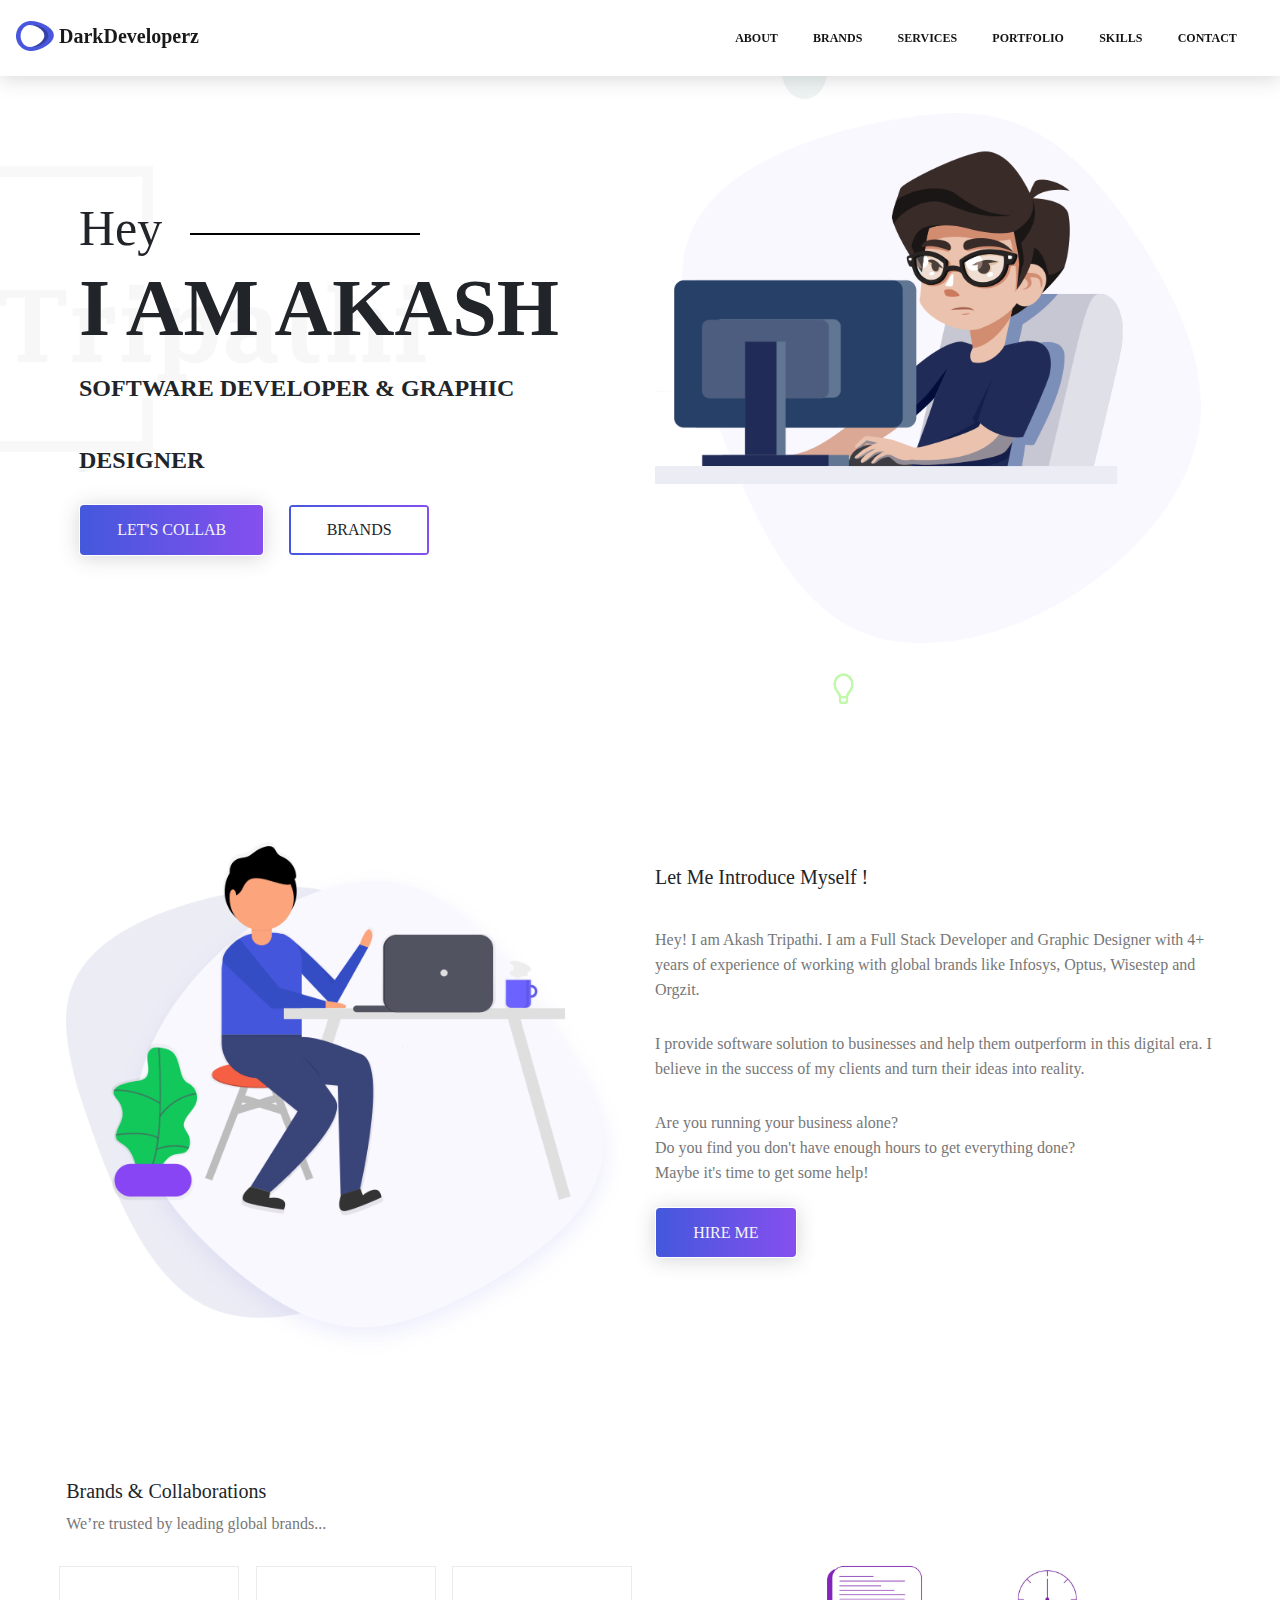
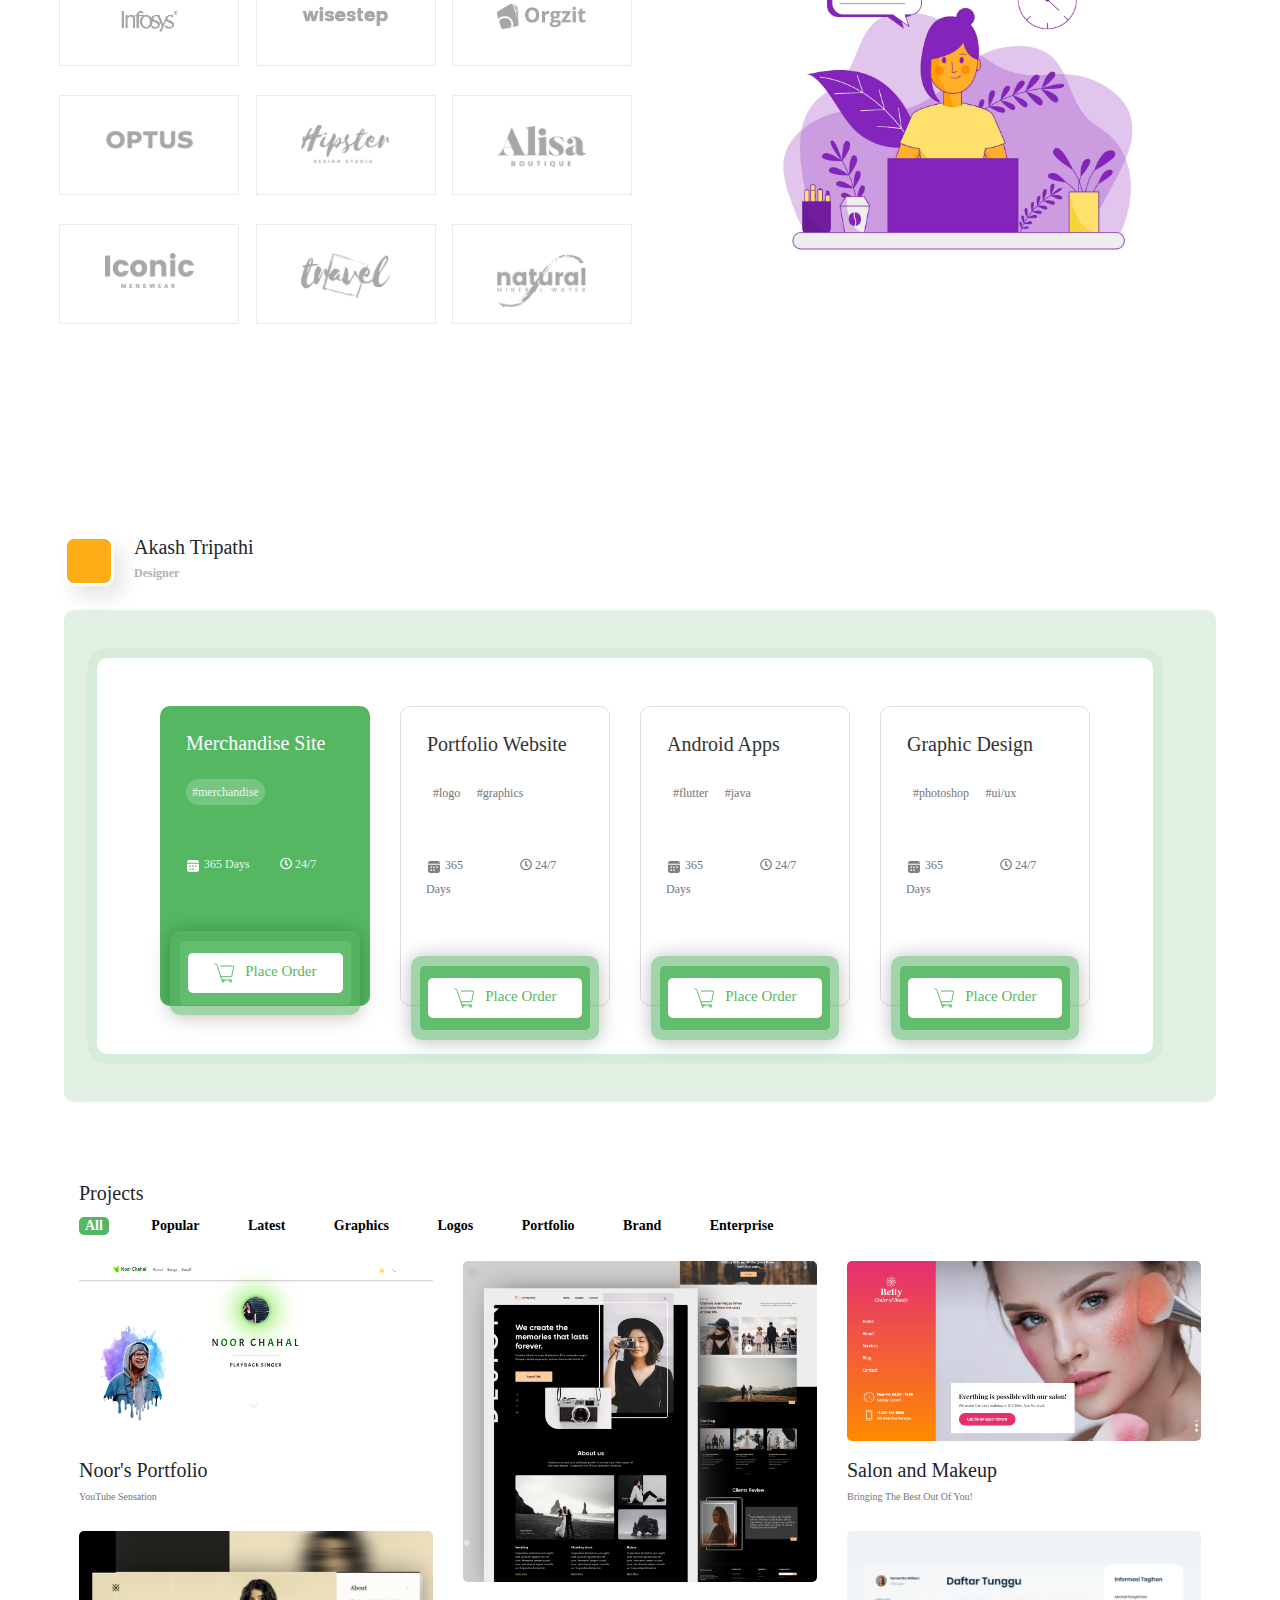
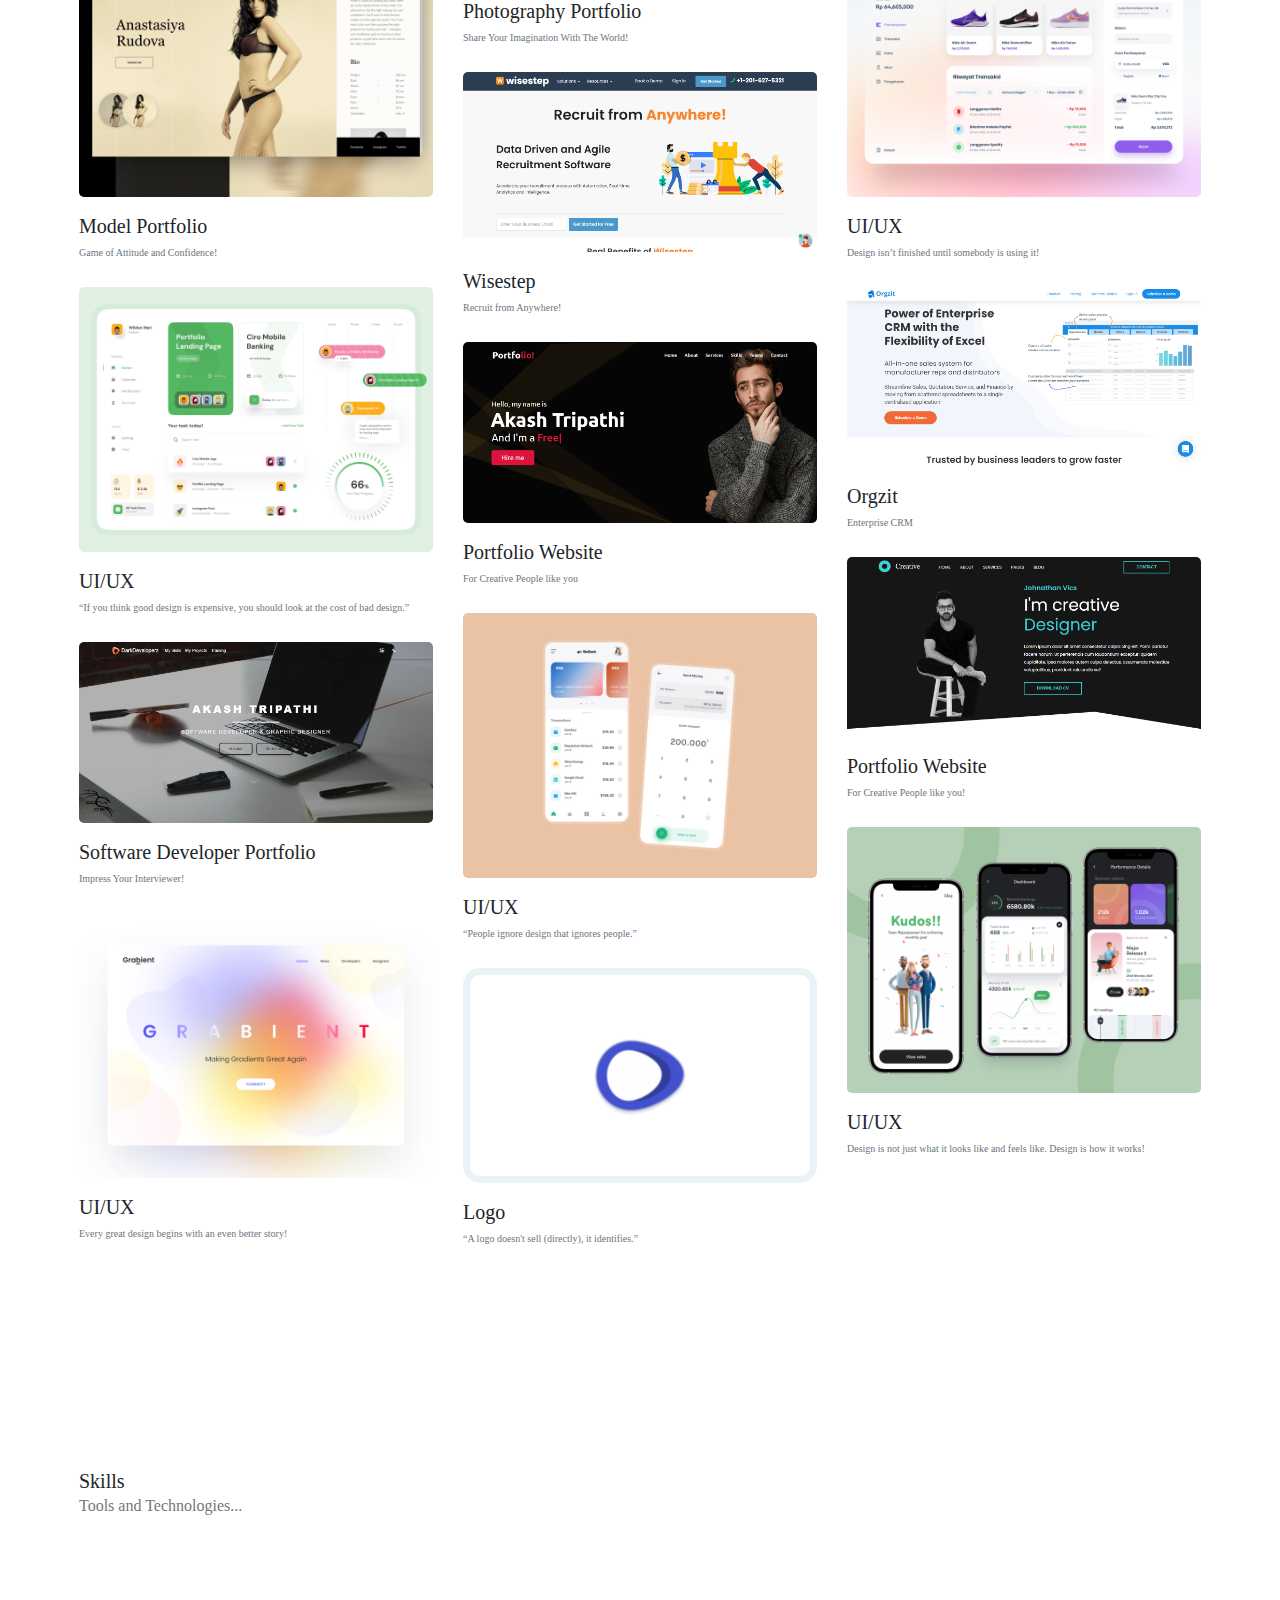
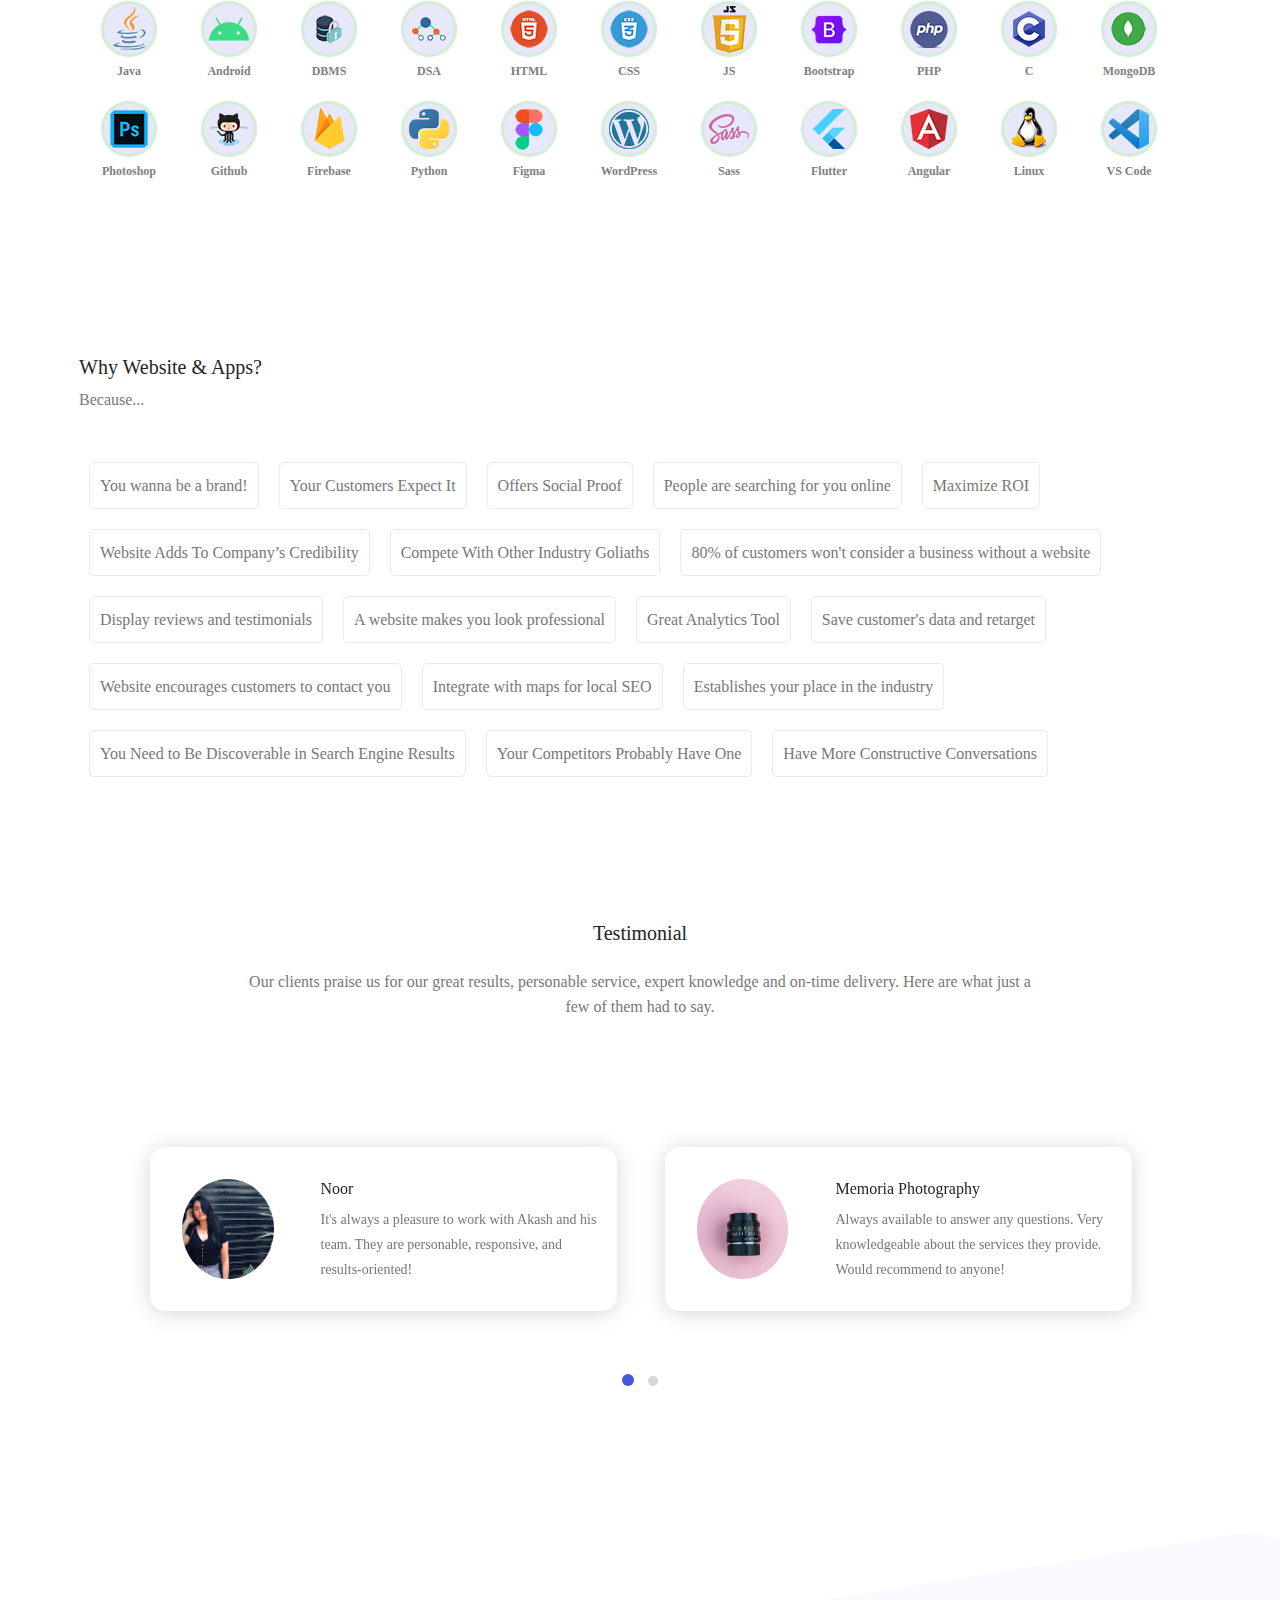
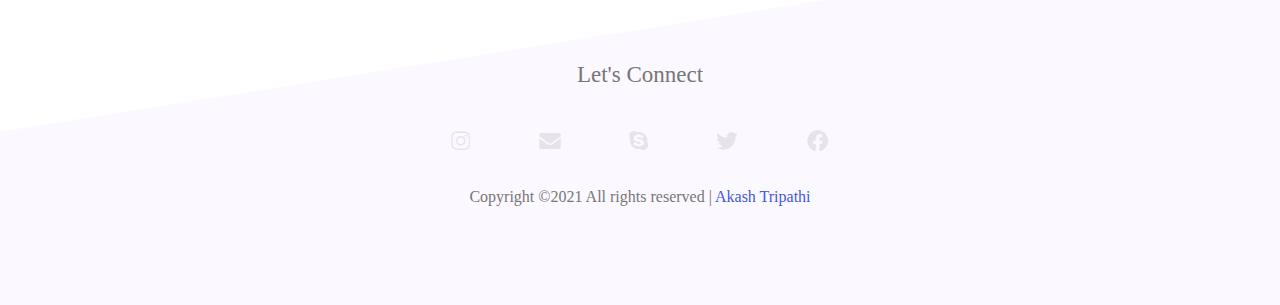
==== Portfolio2/index.html @ 967a6279 "setting up my freelancer portfolio website" ====
<!DOCTYPE html>
<html lang="en">

<head>
    <meta http-equiv="Content-Type" content="text/html; charset=UTF-8">
    <meta name="viewport" content="width=device-width, initial-scale=1, shrink-to-fit=no">
    <meta name="theme-color" content="#ffffff" />
    <meta name="description"
        content="Akash Tripathi develops Android Apps, Web Apps and Desktop Apps. Have a look at the portfolio and get in touch to know more about him.">
    <meta name="keywords"
        content="akash tripathi, akash, tripathi, akash tripathi portfolio, akash tripathi website, akash tripathi resume, akash tripathi projects,akash tripathi software developer, akash tripathi graphics desiginer, akash tripathi web applications, akash tripathi desktop applications, akash tripathi java developer,akash tripathi front end developer, akash tripathi back end developer,akash tripathi computer science engineer.">
    <meta name="author" content="Akash Tripathi">
    <meta http-equiv="X-UA-Compatible" content="ie=edge">
    <title>Akash Tripathi | Software Developer + Graphics Designer</title>
    <link rel="icon" href="/img/logo.png">

    <!--  Bootstrap css file  -->
    <link rel="stylesheet" href="./css/bootstrap.min.css">

    <!--  font awesome icons  -->
    <link rel="stylesheet" href="./css/all.min.css">


    <!--  Magnific Popup css file  -->
    <link rel="stylesheet" href="./vendor/Magnific-Popup/dist/magnific-popup.css">


    <!--  Owl-carousel css file  -->
    <link rel="stylesheet" href="./vendor/owl-carousel/css/owl.carousel.min.css">
    <link rel="stylesheet" href="./vendor/owl-carousel/css/owl.theme.default.min.css">

    <!-- magic-animations file -->
    <link rel="stylesheet" href="./vendor/magic-master/dist/magic.css">


    <!--  custom css file  -->
    <link rel="stylesheet" href="./css/style.css">

    <!--  Responsive css file  -->
    <link rel="stylesheet" href="./css/responsive.css">

</head>

<body class="styled-scroll">

    <!--  ======================= Spinner start ================================ -->
    <div class="spinner-wrapper">
        <div class="lds-ripple">
            <div></div>
            <div></div>
        </div>
    </div>
    <!--  ======================= Spinner end ================================ -->

    <!--  ======================= Start Header Area ============================== -->

    <header class="header_area" id="home">
        <div class="main-menu">
            <nav class="navbar navbar-expand-lg navbar-light fixed-top">
                <a class="navbar-brand brand-text nav-el" href="#home">
                    <img src="./img/logo.png" draggable="false" class="mb-1" alt="logo">
                    DarkDeveloperz
                </a>
                <button class="navbar-toggler" type="button" data-toggle="collapse" data-target="#navbarNav"
                    aria-controls="navbarNav" aria-expanded="false" aria-label="Toggle navigation">
                    <span class="navbar-toggler-icon"></span>
                </button>
                <div class="collapse navbar-collapse" id="navbarNav">
                    <div class="mr-auto"></div>
                    <ul class="navbar-nav">
                        <li class="nav-item">
                            <a class="nav-link nav-el py-0" href="#about">about </a>
                        </li>
                        <li class="nav-item">
                            <a class="nav-link nav-el py-0" href="#brands">brands</a>
                        </li>
                        <li class="nav-item">
                            <a class="nav-link nav-el py-0" href="#services">services</a>
                        </li>
                        <li class="nav-item">
                            <a class="nav-link nav-el py-0" href="#portfolio">portfolio</a>
                        </li>
                        <!-- <li class="nav-item">
                            <a class="nav-link nav-el py-0" href="#skills">skills</a>
                        </li>
                        <li class="nav-item">
                            <a class="nav-link nav-el py-0" href="#gallery">gallery</a>
                        </li> -->
                        <!-- <li class="nav-item">
                            <a class="nav-link nav-el py-0" href="#testimonial">testimonial</a>
                        </li> -->
                        <li class="nav-item">
                            <a class="nav-link nav-el py-0" href="#skills">skills</a>
                        </li>
                        <li class="nav-item">
                            <a class="nav-link nav-el py-0" href="#contact">contact</a>
                        </li>

                    </ul>
            </nav>
            <div class="progress-bar">
                <div data-size="100" class="progress"></div>
            </div>
        </div>
    </header>

    <!--  ======================= End Header Area ============================== -->

    <!--  ======================= Start Main Area ================================ -->
    <main class="site-main">


        <!--  ======================= Start Banner Area =======================  -->
        <section class="site-banner">
            <div class="container">
                <div class="row">
                    <div class="col-lg-6 col-md-12 site-title">
                        <h3 class="title-text">Hey</h3>
                        <h1 class="title-text text-uppercase magictime fadeInUp">I am Akash</h1>
                        <h4 class="title-text text-uppercase magictime fadeInUp">Software Developer &amp; Graphic
                            Designer</h4>
                        <div class="site-buttons">
                            <div class="d-flex flex-row flex-wrap">
                                <a href="./forms/registration/form.html" target="_blank">
                                    <button type="button" class="btn button primary-button mr-4 text-uppercase">
                                        Let's Collab
                                    </button>
                                </a>
                                <a href="#brands" class="nav-el">
                                    <button type="button" class="btn button secondary-button text-uppercase brand-btn">
                                        Brands
                                    </button>
                                </a>
                            </div>
                        </div>
                    </div>
                    <div class="col-lg-6 col-md-12 banner-image">
                        <img src="./img/banner/banner-image.png" draggable="false" alt="banner-img" class="img-fluid">
                    </div>
                </div>
            </div>
        </section>
        <!--  ======================= End Banner Area =======================  -->

        <!--  ========================= About Area ==========================  -->

        <section class="about-area" id="about">
            <div class="container-fluid">
                <div class="row">
                    <div class="col-lg-6 col-md-12">
                        <br /><br />
                        <div class="about-image">
                            <img src="./img/about-us.png" draggable="false" alt="About us" class="img-fluid">
                        </div>
                    </div>
                    <div class="col-lg-6 col-md-12 about-title">
                        <br />
                        <h2 class="pt-5">
                            <span>Let Me Introduce Myself !</span>
                        </h2>
                        <div class="paragraph py-4 w-100">
                            <p class="para">
                                Hey! I am Akash Tripathi. I am a Full Stack Developer and Graphic Designer
                                with 4+ years of experience of working with global brands like Infosys, Optus, Wisestep
                                and Orgzit.
                            </p>
                            <p class="para">
                                I provide software solution to businesses and help them outperform in this digital era.
                                I believe in the success of my clients and turn their ideas into reality.
                            </p>
                            <p class="para">
                                Are you running your business alone? <br />
                                Do you find you don't have enough hours to get everything done? <br />
                                Maybe it's time to get some help!
                            <div class="site-buttons">
                                <div class="d-flex flex-row flex-wrap">
                                    <a href="./forms/registration/form.html" target="_blank">
                                        <button type="button" class="btn button primary-button mr-4 text-uppercase">
                                            hire me
                                        </button>
                                    </a>
                                </div>
                            </div>
                            </p>
                        </div>
                    </div>
                </div>
            </div>
        </section>

        <!--  ========================= End About Area ==========================  -->

        <!--  ======================== Brand Area ==============================  -->

        <section class="brand-area" id="brands">
            <div class="container-fluid">
                <div class="row">
                    <div class="col-xl-6 col-lg-12 col-md-12">
                        <h2 class="heading pt-5">
                            <span>Brands & Collaborations</span>
                        </h2>
                        <p class="para">
                            We’re trusted by leading global brands...
                        </p>
                        <div class="first-row row">
                            <div class="col-lg-4 col-md-4 col-sm-4">
                                <a href="https://www.infosys.com/" target="_blank">
                                    <div class="single-brand">
                                        <img src="./img/brands/logo1.png" draggable="false" alt="Brand-1 ">
                                    </div>
                                </a>
                            </div>
                            <div class="col-lg-4 col-md-4 col-sm-4">
                                <a href="https://wisestep.com/" target="_blank">
                                    <div class="single-brand">
                                        <img src="./img/brands/logo2.png" draggable="false" alt="Brand-2 ">
                                    </div>
                                </a>
                            </div>
                            <div class="col-lg-4 col-md-4 col-sm-4">
                                <a href="https://orgzit.com/" target="_blank">
                                    <div class="single-brand">
                                        <img src="./img/brands/logo3.png" draggable="false" alt="Brand-3 ">
                                    </div>
                                </a>
                            </div>
                            <div class="col-lg-4 col-md-4 col-sm-4">
                                <a href="https://www.optus.com.au/" target="_blank">
                                    <div class="single-brand">
                                        <img src="./img/brands/logo4.png" draggable="false" alt="Brand-4">
                                    </div>
                                </a>
                            </div>
                            <div class="col-lg-4 col-md-4 col-sm-4">
                                <a href="#" target="_blank">
                                    <div class="single-brand">
                                        <img src="./img/brands/logo5.png" draggable="false" alt="Brand-5 ">
                                    </div>
                                </a>
                            </div>
                            <div class="col-lg-4 col-md-4 col-sm-4">
                                <a href="#" target="_blank">
                                    <div class="single-brand">
                                        <img src="./img/brands/logo6.png" draggable="false" alt="Brand-6">
                                    </div>
                                </a>
                            </div>
                            <div class="col-lg-4 col-md-4 col-sm-4">
                                <a href="#" target="_blank">
                                    <div class="single-brand">
                                        <img src="./img/brands/logo7.png" draggable="false" alt="Brand-7 ">
                                    </div>
                                </a>
                            </div>
                            <div class="col-lg-4 col-md-4 col-sm-4">
                                <a href="#" target="_blank">
                                    <div class="single-brand">
                                        <img src="./img/brands/logo8.png" draggable="false" alt="Brand-8 ">
                                    </div>
                                </a>
                            </div>
                            <div class="col-lg-4 col-md-4 col-sm-4">
                                <a href="#" target="_blank">
                                    <div class="single-brand">
                                        <img src="./img/brands/logo9.png" draggable="false" alt="Brand-9">
                                    </div>
                                </a>
                            </div>
                        </div>
                    </div>
                    <div class="col-lg-6 col-md-12">
                        <div class="about-image pl-5 pt-5">
                            <br /><br />
                            <img src="./img/collab.jpg" draggable="false" alt="collab" class="img-fluid">
                        </div>
                    </div>
                </div>
            </div>
        </section>

        <!--  ======================== End Brand Area ==============================  -->

        <!--  ====================== Start Services Area =============================  -->

        <section class="services-area" id="services">
            <br /><br /><br /><br />
            <div class="container avatar-c">
                <div class="row">
                    <div class="avatar-container">
                    </div>
                    <!-- <div class="col-lg-5 px-4 heading"> -->
                    <div class="avatar-text">
                        Akash Tripathi <br />
                        <span class="mt-n5"
                            style="font: normal bold 12px/10px var(--roboto); color: #b1b1b1;">Designer</span>
                    </div>
                    <!-- <div class="col-lg-6 heading">Services</div> -->
                </div>
            </div>
            <br />
            <div class="container py-5 px-5 card-bg" style="background-color: #e0f1e3; border-radius: 10px;">
                <div class="container-fluid card-container py-5 px-5 row">
                    <div class="col-lg-3">
                        <div class="cards">
                            <h6 class="py-3 px-3">Merchandise Site</h6>
                            <div class="px-3">
                                <span class="tag">#merchandise</span>
                            </div>
                            <!-- <hr style="background-color: white;"> -->
                            <div class="container-fluid py-5 extra-info">
                                <div class="row">
                                    <div class="col-sm-6">
                                        <span class="card-font"><img src="./icons/calendar.svg" draggable="false"> 365
                                            Days</span>
                                    </div>
                                    <div class="col-sm-6">
                                        <span class="card-font"><i class="far fa-clock fa-md text-white"></i>
                                            24/7</span>
                                    </div>
                                </div>
                            </div>
                            <div class="card-footers swipeAnimate mt-2">
                                <div class="container d-flex align-items-center justify-content-center p-2"
                                    style="background-color: #63bd6f; border-radius: 5px;">
                                    <!-- Book Now -->
                                    <br />
                                    <button type="button" style="color: #54b762;"
                                        onclick="window.open('./forms/registration/form.html','_blank')"> <img
                                            src="./icons/shopping-cart.svg" draggable="false" class="pr-2">
                                        Place Order
                                    </button>
                                    <br /><br />
                                </div>
                            </div>
                        </div>
                    </div>
                    <div class="col-lg-3">
                        <div class="cards"
                            style="background-color: #fff; border: 1px solid #dedede; background-image: url('/icons/vectorpaintgrey.svg');">
                            <h6 class="py-3 px-3" style="color: #333333;">Portfolio Website</h6>
                            <div class="px-3">
                                <span class="tag"
                                    style="background-color: rgba(255, 255, 255, 0.753); color: #737473;">#logo</span>
                                <span class="tag"
                                    style="background-color: rgba(255, 255, 255, 0.753); color: #737473;">#graphics</span>
                            </div>
                            <div class="container-fluid py-5 extra-info">
                                <div class="row">
                                    <div class="col-sm-6">
                                        <span class="card-font text-secondary"><img src="./icons/calendar-grey.svg"
                                                draggable="false"> 365
                                            Days</span>
                                    </div>
                                    <div class="col-sm-6">
                                        <span class="card-font text-secondary"><i
                                                class="far fa-clock fa-md text-secondary"></i> 24/7</span>
                                    </div>
                                </div>
                            </div>

                            <div class="card-footers swipeAnimate mt-2">
                                <div class="container d-flex align-items-center justify-content-center p-2"
                                    style="background-color: #63bd6f; border-radius: 5px;">
                                    <!-- Book Now -->
                                    <br />
                                    <button type="button" style="color: #54b762;"
                                        onclick="window.open('./forms/registration/form.html','_blank')"> <img
                                            src="./icons/shopping-cart.svg" draggable="false" class="pr-2">
                                        Place Order
                                    </button>
                                    <br /><br />
                                </div>
                            </div>
                        </div>
                    </div>
                    <div class="col-lg-3">
                        <div class="cards"
                            style="background-color: #fff; border: 1px solid #dedede; background-image: url('/icons/vectorpaintgrey.svg');">
                            <h6 class="py-3 px-3" style="color: #333333;">Android Apps</h6>
                            <div class="px-3">
                                <span class="tag"
                                    style="background-color: rgba(255, 255, 255, 0.753); color: #737473;">#flutter</span>
                                <span class="tag"
                                    style="background-color: rgba(255, 255, 255, 0.753); color: #737473;">#java</span>
                            </div>
                            <div class="container-fluid py-5 extra-info">
                                <div class="row">
                                    <div class="col-lg-6">
                                        <span class="card-font text-secondary"><img src="./icons/calendar-grey.svg"
                                                draggable="false"> 365
                                            Days</span>
                                    </div>
                                    <div class="col-lg-6">
                                        <span class="card-font text-secondary"><i
                                                class="far fa-clock fa-md text-secondary"></i> 24/7</span>
                                    </div>
                                </div>
                            </div>

                            <div class="card-footers swipeAnimate mt-2">
                                <div class="container d-flex align-items-center justify-content-center p-2"
                                    style="background-color: #63bd6f; border-radius: 5px;">
                                    <!-- Book Now -->
                                    <br />
                                    <button type="button" style="color: #54b762;"
                                        onclick="window.open('./forms/registration/form.html','_blank')"> <img
                                            src="./icons/shopping-cart.svg" draggable="false" class="pr-2">
                                        Place Order
                                    </button>
                                    <br /><br />
                                </div>
                            </div>
                        </div>
                    </div>
                    <div class="col-lg-3">
                        <div class="cards"
                            style="background-color: #fff; border: 1px solid #dedede; background-image: url('/icons/vectorpaintgrey.svg');">
                            <h6 class="py-3 px-3" style="color: #333333;">Graphic Design</h6>
                            <div class="px-3">
                                <span class="tag"
                                    style="background-color: rgba(255, 255, 255, 0.753); color: #737473;">#photoshop</span>
                                <span class="tag"
                                    style="background-color: rgba(255, 255, 255, 0.753); color: #737473;">#ui/ux</span>
                            </div>
                            <div class="container-fluid py-5 extra-info">
                                <div class="row">
                                    <div class="col-lg-6">
                                        <span class="card-font text-secondary"><img src="./icons/calendar-grey.svg"
                                                draggable="false"> 365
                                            Days</span>
                                    </div>
                                    <div class="col-lg-6">
                                        <span class="card-font text-secondary">
                                            <i class="far fa-clock fa-md text-secondary"></i> 24/7</span>
                                    </div>
                                </div>
                            </div>

                            <div class="card-footers swipeAnimate mt-2">
                                <div class="container d-flex align-items-center justify-content-center p-2"
                                    style="background-color: #63bd6f; border-radius: 5px;">
                                    <!-- Book Now -->
                                    <br />
                                    <button type="button" style="color: #54b762;"
                                        onclick="window.open('./forms/registration/form.html','_blank')"> <img
                                            src="./icons/shopping-cart.svg" draggable="false" class="pr-2">
                                        Place Order
                                    </button>
                                    <br /><br />
                                </div>
                            </div>
                        </div>
                    </div>
                </div>
            </div>
            <!-- <div class="container">
                <div class="row">
                    <div class="col-lg-12 text-center services-title">
                        <br />
                        <h2 class="heading pt-5">
                            <span>Services</span>
                        </h2>
                        <p class="para">
                            What sets us apart is a drive to champion your business and create technology that takes
                            it from good to great. Book your appointment now and see the difference we can
                            make.
                        </p>
                    </div>
                </div>
                <div class="container services-list" style="background-color: #e0f1e3;">
                    <div class="row">
                        <div class="col-lg-3 col-md-6 col-sm-12">
                            <div class="services">
                                <div class="sevices-img text-center py-4">
                                    <img src="./img/services/s1.png" alt="Services-1">
                                </div>
                                <div class="card-body text-center">
                                    <h5 class="card-title font-roboto">Wordpress</h5>
                                    <p class="card-text text-secondary">
                                        WordPress is a free and open-source content management system written in PHP and
                                        paired with a MySQL or MariaDB database.
                                    </p>
                                </div>
                            </div>
                        </div>
                        <div class="col-lg-3 col-md-6 col-sm-12">
                            <div class="services">
                                <div class="sevices-img text-center py-4">
                                    <img src="./img/services/s2.png" alt="Services-2">
                                </div>
                                <div class="card-body text-center">
                                    <h5 class="card-title font-roboto">UI/UX Desing</h5>
                                    <p class="card-text text-secondary">
                                        Adobe Photoshop <br />
                                        Adobe XD <br />
                                        Figma
                                    </p>
                                </div>
                            </div>
                        </div>
                        <div class="col-lg-3 col-md-6 col-sm-12">
                            <div class="services">
                                <div class="sevices-img text-center py-4">
                                    <img src="./img/services/s3.png" alt="Services-3">
                                </div>
                                <div class="card-body">
                                    <h5 class="card-title text-uppercase font-roboto">Web Development</h5>
                                    <p class="card-text text-secondary">
                                    <ol>
                                        <li>HTML</li>
                                        <li>CSS</li>
                                        <li>SASS/LESS</li>
                                        <li>Bootstrap</li>
                                        <li>Javascript</li>
                                        <li>MEAN Stack</li>
                                    </ol>
                                    </p>
                                </div>
                            </div>
                        </div>
                        <div class="col-lg-3 col-md-6 col-sm-12">
                            <div class="services">
                                <div class="sevices-img text-center py-4">
                                    <img src="./img/services/s4.png" alt="Services-4">
                                </div>
                                <div class="card-body text-center">
                                    <h5 class="card-title text-uppercase font-roboto">seo optimize</h5>
                                    <p class="card-text text-secondary">
                                        Some quick example text to build on the card
                                        title and make up
                                        the bulk of the card's content.
                                    </p>
                                </div>
                            </div>
                        </div>
                    </div>
                </div>
            </div> -->
        </section>
        <!-- <br /><br /><br /> -->

        <!--  ====================== End Services Area =============================  -->

        <!--  ======================= Project Area =============================  -->

        <section class="project-area" id="portfolio">
            <div class="container">
                <div class="project-title">
                    <h2 class="heading pt-3">
                        <span>Projects</span>
                    </h2>
                </div>

                <div class="button-group">
                    <!-- <button type="button" class="active btn-grp-btn-active" id="btn1" data-filter="*">All</button> -->
                    <!--for showing all products-->
                    <button type="button" class="active btn-grp-btn-active" id="btn1" data-filter=".all">All</button>
                    <button type="button" class="btn-clicked" data-filter=".popular">Popular</button>
                    <button type="button" class="btn-clicked" data-filter=".latest">Latest</button>
                    <button type="button" class="btn-clicked" data-filter=".graphics">Graphics</button>
                    <!-- <button type="button" class="btn-clicked" data-filter=".photoshop">Photoshop</button> -->
                    <button type="button" class="btn-clicked" data-filter=".logos">Logos</button>
                    <button type="button" class="btn-clicked" data-filter=".portfolio">Portfolio</button>
                    <button type="button" class="btn-clicked" data-filter=".brand">Brand</button>
                    <button type="button" class="btn-clicked" data-filter=".enterprise">Enterprise</button>
                </div>
                <br />
                <div class="row grid">
                    <div class="col-lg-4 col-md-6 col-sm-12 element-item all popular latest portfolio">
                        <div class="our-project">
                            <div class="img">
                                <!-- <a class="test-popup-link" href="./img/portfolio/pf1.png"> -->
                                <a href="https://darkdeveloperz.github.io/Portfolio1/" target="_blank">
                                    <img src="./img/portfolio/pf1.png" draggable="false" alt="portfolio-1"
                                        class="img-fluid">
                                </a>
                            </div>
                            <div class="title py-4">
                                <h4 class="">Noor's Portfolio</h4>
                                <span class="text-secondary">YouTube Sensation</span>
                            </div>
                        </div>
                    </div>
                    <div class="col-lg-4 col-md-6 col-sm-12 element-item all portfolio">
                        <div class="our-project">
                            <div class="img">
                                <!-- <a class="test-popup-link" href="./img/portfolio/pf1.png"> -->
                                <a href="" onclick="return false;">
                                    <img src="./img/portfolio/pf9.png" draggable="false" alt="portfolio-4"
                                        class="img-fluid">
                                </a>
                            </div>
                            <div class="title py-4">
                                <h4 class="">Photography Portfolio</h4>
                                <span class="text-secondary">Share Your Imagination With The World!</span>
                            </div>
                        </div>
                    </div>
                    <div class="col-lg-4 col-md-6 col-sm-12 element-item all popular brand">
                        <div class="our-project">
                            <div class="img">
                                <!-- <a class="test-popup-link" href="./img/portfolio/pf1.png"> -->
                                <a href="https://darkdeveloperz.github.io/Portfolio5/" target="_blank">
                                    <img src="./img/portfolio/pf7.png" draggable="false" alt="portfolio-4"
                                        class="img-fluid">
                                </a>
                            </div>
                            <div class="title py-4">
                                <h4 class="">Salon and Makeup</h4>
                                <span class="text-secondary">Bringing The Best Out Of You!</span>
                            </div>
                        </div>
                    </div>
                    <div class="col-lg-4 col-md-6 col-sm-12 element-item all popular latest portfolio">
                        <div class="our-project">
                            <div class="img">
                                <!-- <a class="test-popup-link" href="./img/portfolio/pf1.png"> -->
                                <a href="" onclick="return false;">
                                    <img src="./img/portfolio/pf8.webp" draggable="false" alt="portfolio-4"
                                        class="img-fluid">
                                </a>
                            </div>
                            <div class="title py-4">
                                <h4 class="">Model Portfolio</h4>
                                <span class="text-secondary">Game of Attitude and Confidence!</span>
                            </div>
                        </div>
                    </div>
                    <div class="col-lg-4 col-md-6 col-sm-12 element-item all popular latest graphics brand">
                        <div class="our-project">
                            <div class="img">
                                <!-- <a class="test-popup-link" href="./img/portfolio/pf1.png"> -->
                                <a href="" onclick="return false;">
                                    <img src="./img/portfolio/pf12.webp" draggable="false" alt="portfolio-4"
                                        class="img-fluid">
                                </a>
                            </div>
                            <div class="title py-4">
                                <h4 class="">UI/UX</h4>
                                <span class="text-secondary">Design isn’t finished until somebody is using it!</span>
                            </div>
                        </div>
                    </div>
                    <div class="col-lg-4 col-md-6 col-sm-12 element-item all brand enterprise">
                        <div class="our-project">
                            <div class="img">
                                <!-- <a class="test-popup-link" href="./img/portfolio/pf1.png"> -->
                                <a href="https://wisestep.com/" target="_blank">
                                    <img src="./img/portfolio/pf3.png" draggable="false" alt="portfolio-3"
                                        class="img-fluid">
                                </a>
                            </div>
                            <div class="title py-4">
                                <h4 class="">Wisestep</h4>
                                <span class="text-secondary">Recruit from Anywhere!</span>
                            </div>
                        </div>
                    </div>
                    <div class="col-lg-4 col-md-6 col-sm-12 element-item all popular latest graphics">
                        <div class="our-project">
                            <div class="img">
                                <!-- <a class="test-popup-link" href="./img/portfolio/pf1.png"> -->
                                <a href="" onclick="return false;">
                                    <img src="./img/portfolio/pf13.webp" draggable="false" alt="portfolio-4"
                                        class="img-fluid">
                                </a>
                            </div>
                            <div class="title py-4">
                                <h4 class="">UI/UX</h4>
                                <span class="text-secondary">“If you think good design is expensive, you should look at
                                    the cost of bad design.”</span>
                            </div>
                        </div>
                    </div>
                    <div class="col-lg-4 col-md-6 col-sm-12 element-item all brand enterprise">
                        <div class="our-project">
                            <div class="img">
                                <!-- <a class="test-popup-link" href="./img/portfolio/pf1.png"> -->
                                <a href="https://orgzit.com/" target="_blank">
                                    <img src="./img/portfolio/pf4.png" draggable="false" alt="portfolio-4"
                                        class="img-fluid">
                                </a>
                            </div>
                            <div class="title py-4">
                                <h4 class="">Orgzit</h4>
                                <span class="text-secondary">Enterprise CRM</span>
                            </div>
                        </div>
                    </div>
                    <div class="col-lg-4 col-md-6 col-sm-12 element-item all portfolio">
                        <div class="our-project">
                            <div class="img">
                                <!-- <a class="test-popup-link" href="./img/portfolio/pf1.png"> -->
                                <a href="https://darkdeveloperz.github.io/Portfolio3/" target="_blank">
                                    <img src="./img/portfolio/pf5.png" draggable="false" alt="portfolio-4"
                                        class="img-fluid">
                                </a>
                            </div>
                            <div class="title py-4">
                                <h4 class="">Portfolio Website</h4>
                                <span class="text-secondary">For Creative People like you</span>
                            </div>
                        </div>
                    </div>
                    <div class="col-lg-4 col-md-6 col-sm-12 element-item all portfolio">
                        <div class="our-project">
                            <div class="img">
                                <!-- <a class="test-popup-link" href="./img/portfolio/pf1.png"> -->
                                <a href="https://darkdeveloperz.github.io/Portfolio4/" target="_blank">
                                    <img src="./img/portfolio/pf6.png" draggable="false" alt="portfolio-4"
                                        class="img-fluid">
                                </a>
                            </div>
                            <div class="title py-4">
                                <h4 class="">Portfolio Website</h4>
                                <span class="text-secondary">For Creative People like you!</span>
                            </div>
                        </div>
                    </div>
                    <div class="col-lg-4 col-md-6 col-sm-12 element-item all graphics">
                        <div class="our-project">
                            <div class="img">
                                <!-- <a class="test-popup-link" href="./img/portfolio/pf1.png"> -->
                                <a href="" onclick="return false;">
                                    <img src="./img/portfolio/pf11.webp" draggable="false" alt="portfolio-4"
                                        class="img-fluid">
                                </a>
                            </div>
                            <div class="title py-4">
                                <h4 class="">UI/UX</h4>
                                <span class="text-secondary">“People ignore design that ignores people.”</span>
                            </div>
                        </div>
                    </div>
                    <div class="col-lg-4 col-md-6 col-sm-12 element-item all popular latest portfolio">
                        <div class="our-project">
                            <div class="img">
                                <!-- <a class="test-popup-link" href="./img/portfolio/pf1.png"> -->
                                <a href="https://darkdeveloperz.github.io/" target="_blank">
                                    <img src="./img/portfolio/pf2.png" draggable="false" alt="portfolio-2"
                                        class="img-fluid">
                                </a>
                            </div>
                            <div class="title py-4">
                                <h4 class="">Software Developer Portfolio</h4>
                                <span class="text-secondary">Impress Your Interviewer!</span>
                            </div>
                        </div>
                    </div>
                    <div class="col-lg-4 col-md-6 col-sm-12 element-item all latest graphics brand">
                        <div class="our-project">
                            <div class="img">
                                <!-- <a class="test-popup-link" href="./img/portfolio/pf1.png"> -->
                                <a href="" onclick="return false;">
                                    <img src="./img/portfolio/pf15.webp" draggable="false" alt="portfolio-4"
                                        class="img-fluid">
                                </a>
                            </div>
                            <div class="title py-4">
                                <h4 class="">UI/UX</h4>
                                <span class="text-secondary">Design is not just what it looks like and feels like.
                                    Design is how it works!</span>
                            </div>
                        </div>
                    </div>
                    <div class="col-lg-4 col-md-6 col-sm-12 element-item all graphics">
                        <div class="our-project">
                            <div class="img">
                                <!-- <a class="test-popup-link" href="./img/portfolio/pf1.png"> -->
                                <a href="" onclick="return false;">
                                    <img src="./img/portfolio/pf16.webp" draggable="false" alt="portfolio-4"
                                        class="img-fluid">
                                </a>
                            </div>
                            <div class="title py-4">
                                <h4 class="">UI/UX</h4>
                                <span class="text-secondary">Every great design begins with an even better story!</span>
                            </div>
                        </div>
                    </div>
                    <div class="col-lg-4 col-md-6 col-sm-12 element-item logos">
                        <div class="our-project">
                            <div class="img">
                                <!-- <a class="test-popup-link" href="./img/portfolio/pf1.png"> -->
                                <a href="" onclick="return false;">
                                    <img src="./img/portfolio/pf17.png" draggable="false" alt="portfolio-4"
                                        class="img-fluid">
                                </a>
                            </div>
                            <div class="title py-4">
                                <h4 class="">Logo</h4>
                                <span class="text-secondary">“A logo doesn't sell (directly), it identifies.”</span>
                            </div>
                        </div>
                    </div>
                    <div class="col-lg-4 col-md-6 col-sm-12 element-item all logos">
                        <div class="our-project">
                            <div class="img">
                                <!-- <a class="test-popup-link" href="./img/portfolio/pf1.png"> -->
                                <a href="" onclick="return false;">
                                    <img src="./img/portfolio/pf18.png" draggable="false" alt="portfolio-4"
                                        class="img-fluid">
                                </a>
                            </div>
                            <div class="title py-4">
                                <h4 class="">Logo</h4>
                                <span class="text-secondary">“A logo doesn't sell (directly), it identifies.”</span>
                            </div>
                        </div>
                    </div>
                </div>
            </div>
        </section>

        <!--  ======================= End Project Area =============================  -->

        <!--  ======================= Skills Area =============================  -->
        <br /><br />
        <section class="skills-area" id="skills">
            <div class="container">
                <div class="project-title">
                    <h2 class="heading pt-3">
                        <br /><br /><br />
                        <span>Skills</span>
                        <p class="para">
                            Tools and Technologies...
                        </p>
                        <br /><br />
                    </h2>
                </div>
            </div>
            <div class="container d-flex flex-wrap">
                <a class="tile" title="Java">
                    <div class="tile-icon">
                        <img draggable="false" src="./img/skills/java.png">
                    </div>
                    <div class="tile-title title-ltr">
                        <span>Java</span>
                    </div>
                </a>
                <a class="tile" title="Android">
                    <div class="tile-icon">
                        <img draggable="false" src="./img/skills/android.png">
                    </div>
                    <div class="tile-title title-ltr">
                        <span>Android</span>
                    </div>
                </a>
                <a class="tile" title="DBMS">
                    <div class="tile-icon">
                        <img draggable="false" src="./img/skills/db.png">
                    </div>
                    <div class="tile-title title-ltr">
                        <span>DBMS</span>
                    </div>
                </a>
                <a class="tile" title="DSA">
                    <div class="tile-icon">
                        <img draggable="false" src="./img/skills/dsa.png">
                    </div>
                    <div class="tile-title title-ltr">
                        <span>DSA</span>
                    </div>
                </a>
                <a class="tile" title="HTML">
                    <div class="tile-icon">
                        <img draggable="false" src="./img/skills/html.png">
                    </div>
                    <div class="tile-title title-ltr">
                        <span>HTML</span>
                    </div>
                </a>
                <a class="tile" title="CSS">
                    <div class="tile-icon">
                        <img draggable="false" src="./img/skills/css.png">
                    </div>
                    <div class="tile-title title-ltr">
                        <span>CSS</span>
                    </div>
                </a>
                <a class="tile" title="JS">
                    <div class="tile-icon">
                        <img draggable="false" src="./img/skills/js.png">
                    </div>
                    <div class="tile-title title-ltr">
                        <span>JS</span>
                    </div>
                </a>
                <a class="tile" title="Bootstrap">
                    <div class="tile-icon">
                        <img draggable="false" src="./img/skills/bootstrap.png">
                    </div>
                    <div class="tile-title title-ltr">
                        <span>Bootstrap</span>
                    </div>
                </a>
                <a class="tile" title="PHP">
                    <div class="tile-icon">
                        <img draggable="false" src="./img/skills/php.png">
                    </div>
                    <div class="tile-title title-ltr">
                        <span>PHP</span>
                    </div>
                </a>
                <a class="tile" title="C">
                    <div class="tile-icon">
                        <img draggable="false" src="./img/skills/c.png">
                    </div>
                    <div class="tile-title title-ltr">
                        <span>C</span>
                    </div>
                </a>
                <a class="tile" title="MongoDB">
                    <div class="tile-icon">
                        <img draggable="false" src="./img/skills/mongo.png">
                    </div>
                    <div class="tile-title title-ltr">
                        <span>MongoDB</span>
                    </div>
                </a>
                <a class="tile" title="Photoshop">
                    <div class="tile-icon">
                        <img draggable="false" src="./img/skills/ps.png">
                    </div>
                    <div class="tile-title title-ltr">
                        <span>Photoshop</span>
                    </div>
                </a>
                <a class="tile" title="Github">
                    <div class="tile-icon">
                        <img draggable="false" src="./img/skills/github.png">
                    </div>
                    <div class="tile-title title-ltr">
                        <span>Github</span>
                    </div>
                </a>
                <a class="tile" title="Firebase">
                    <div class="tile-icon">
                        <img draggable="false" src="./img/skills/firebase.png">
                    </div>
                    <div class="tile-title title-ltr">
                        <span>Firebase</span>
                    </div>
                </a>
                <a class="tile" title="Python">
                    <div class="tile-icon">
                        <img draggable="false" src="./img/skills/python.png">
                    </div>
                    <div class="tile-title title-ltr">
                        <span>Python</span>
                    </div>
                </a>
                <a class="tile" title="Figma">
                    <div class="tile-icon">
                        <img draggable="false" src="./img/skills/figma.png">
                    </div>
                    <div class="tile-title title-ltr">
                        <span>Figma</span>
                    </div>
                </a>
                <a class="tile" title="WordPress">
                    <div class="tile-icon">
                        <img draggable="false" src="./img/skills/wp.png">
                    </div>
                    <div class="tile-title title-ltr">
                        <span>WordPress</span>
                    </div>
                </a>
                <a class="tile" title="Sass">
                    <div class="tile-icon">
                        <img draggable="false" src="./img/skills/sass.png">
                    </div>
                    <div class="tile-title title-ltr">
                        <span>Sass</span>
                    </div>
                </a>
                <a class="tile" title="Flutter">
                    <div class="tile-icon">
                        <img draggable="false" src="./img/skills/flutter.png">
                    </div>
                    <div class="tile-title title-ltr">
                        <span>Flutter</span>
                    </div>
                </a>
                <a class="tile" title="Angular">
                    <div class="tile-icon">
                        <img draggable="false" src="./img/skills/angular.png">
                    </div>
                    <div class="tile-title title-ltr">
                        <span>Angular</span>
                    </div>
                </a>
                <a class="tile" title="Linux">
                    <div class="tile-icon">
                        <img draggable="false" src="./img/skills/linux.png">
                    </div>
                    <div class="tile-title title-ltr">
                        <span>Linux</span>
                    </div>
                </a>
                <a class="tile" title="VS Code">
                    <div class="tile-icon">
                        <img draggable="false" src="./img/skills/vs.png">
                    </div>
                    <div class="tile-title title-ltr">
                        <span>VS Code</span>
                    </div>
                </a>
            </div>
        </section>
        <br /><br /><br />
        <!--  ======================= End Skills Area =============================  -->

        <!--  ======================== why  Area ==============================  -->

        <br /><br />
        <section class="why-area" id="why">
            <div class="container">
                <div class="row">
                    <div class="col-xl-6 col-lg-12 col-md-12">
                        <h2 class="heading pt-5">
                            <span>Why Website & Apps?</span>
                        </h2>
                        <p class="para">
                            Because...
                        </p>
                    </div>
                </div>
                <br />
                <div class="d-flex flex-wrap">
                    <div class="d-inline-flex p-2 bd-highlight why-item">You wanna be a brand!</div>
                    <div class="d-inline-flex p-2 bd-highlight why-item">Your Customers Expect It</div>
                    <div class="d-inline-flex p-2 bd-highlight why-item">Offers Social Proof</div>
                    <div class="d-inline-flex p-2 bd-highlight why-item">People are searching for you online
                    </div>
                    <div class="d-inline-flex p-2 bd-highlight why-item">Maximize ROI</div>
                    <div class="d-inline-flex p-2 bd-highlight why-item">Website Adds To Company’s Credibility
                    </div>
                    <!-- <div class="d-inline-flex p-2 bd-highlight why-item">Have More Constructive Conversations</div> -->
                    <div class="d-inline-flex p-2 bd-highlight why-item">Compete With Other Industry Goliaths
                    </div>
                    <!-- <div class="d-inline-flex p-2 bd-highlight why-item">Showcase Your Offers</div> -->
                    <div class="d-inline-flex p-2 bd-highlight why-item">80% of customers won't consider a
                        business without a website</div>
                    <div class="d-inline-flex p-2 bd-highlight why-item">Display reviews and testimonials</div>
                    <div class="d-inline-flex p-2 bd-highlight why-item">A website makes you look professional
                    </div>
                    <div class="d-inline-flex p-2 bd-highlight why-item">Great Analytics Tool</div>
                    <div class="d-inline-flex p-2 bd-highlight why-item">Save customer's data and retarget</div>
                    <div class="d-inline-flex p-2 bd-highlight why-item">Website encourages customers to contact
                        you
                    </div>
                    <div class="d-inline-flex p-2 bd-highlight why-item">Integrate with maps for local SEO</div>
                    <div class="d-inline-flex p-2 bd-highlight why-item">Establishes your place in the industry
                    </div>
                    <div class="d-inline-flex p-2 bd-highlight why-item">You Need to Be Discoverable in Search
                        Engine
                        Results</div>
                    <!-- <div class="d-inline-flex p-2 bd-highlight why-item">Google Ranks Local Businesses Higher When
                        Searchers Use Mobile Devices</div> -->
                    <div class="d-inline-flex p-2 bd-highlight why-item">Your Competitors Probably Have One
                    </div>
                    <!-- <div class="d-inline-flex p-2 bd-highlight why-item">Showcase Your Offers</div> -->
                    <div class="d-inline-flex p-2 bd-highlight why-item">Have More Constructive Conversations
                    </div>
                    <!-- <div class="d-inline-flex p-2 bd-highlight why-item">It Allows You to Hone Your Company’s Brand and
                        Image</div>
                    <div class="d-inline-flex p-2 bd-highlight why-item">Company's credibility depends on company's
                        website design</div> -->
                </div>
            </div>
        </section>
        <br /><br />
        <!--  ======================== End why Area ==============================  -->

        <!--  ======================== Testimonial  Area ==============================  -->

        <section class="about-area" id="testimonial">
            <div class="container">
                <div class="row text-center">
                    <div class="col-12">
                        <!-- <br /><br /> -->
                        <div class="about-title">
                            <h2 class="heading pt-5">
                                <span>Testimonial</span>
                            </h2>
                            <p class="para">
                                Our clients praise us for our great results, personable service, expert
                                knowledge and
                                on-time delivery. Here are what just a few of them had to say.
                            </p>
                        </div>
                    </div>
                </div>
            </div>

            <div class="container carousel py-lg-5">
                <div class="owl-carousel owl-theme">
                    <div class="client row">
                        <div class="col-lg-4 col-md-12 client-img">
                            <img src="./img/testimonials/t1.jpg" draggable="false" alt="img1" class="img-fluid">
                        </div>
                        <div class="col-lg-8 col-md-12 about-client">
                            <h4 class="heading">Noor</h4>
                            <p class="para">It's always a pleasure to work with Akash and his team. They are
                                personable,
                                responsive, and results-oriented!</p>
                        </div>
                    </div>
                    <div class="client row">
                        <div class="col-lg-4 col-md-12 client-img">
                            <img src="./img/testimonials/t2.jpg" draggable="false" alt="img2" class="img-fluid">
                        </div>
                        <div class="col-lg-8 col-md-12 about-client">
                            <h4 class="heading">Memoria Photography</h4>
                            <p class="para">Always available to answer any questions. Very knowledgeable about
                                the
                                services they provide. Would recommend to anyone!</p>
                        </div>
                    </div>
                    <div class="client row">
                        <div class="col-lg-4 col-md-12 client-img">
                            <img src="./img/testimonials/t3.jpg" draggable="false" alt="img3" class="img-fluid">
                        </div>
                        <div class="col-lg-8 col-md-12 about-client">
                            <h4 class="heading">Betty</h4>
                            <p class="para">Akash is attentive, personable, and professional. Team provides
                                great support for my company's needs.</p>
                        </div>
                    </div>
                    <div class="client row">
                        <div class="col-lg-4 col-md-12 client-img">
                            <img src="./img/testimonials/t4.jpg" draggable="false" alt="img4" class="img-fluid">
                        </div>
                        <div class="col-lg-8 col-md-12 about-client">
                            <h4 class="heading">Benjamin</h4>
                            <p class="para">Great results. Enabled us to
                                have the presence on the web we needed to conduct business in today's market.
                            </p>
                        </div>
                    </div>
                    <!-- <div class="client row">
                        <div class="col-lg-4 col-md-12 client-img">
                            <img src="./img/testimonials/t1.jpg" alt="img1" class="img-fluid">
                        </div>
                        <div class="col-lg-8 col-md-12 about-client">
                            <h4 class="text-uppercase">John Martin</h4>
                            <p class="para">I have been more than satisfied with eLab Communications' loyality,
                                creativity, detail to knowledge, and innovative ability to design a website geared
                                exactly to fit my needs and desires. I am very satisfied and have been a customer since
                                that first phone call.</p>
                        </div>
                    </div>
                    <div class="client row">
                        <div class="col-lg-4 col-md-12 client-img">
                            <img src="./img/testimonials/t2.jpg" alt="img2" class="img-fluid">
                        </div>
                        <div class="col-lg-8 col-md-12 about-client">
                            <h4 class="text-uppercase">Mac Hill</h4>
                            <p class="para">Will provides excellent customer service, genuine and thoughtful insight,
                                and delivers more than expected.</p>
                        </div>
                    </div> -->
                </div>
            </div>
            <br /><br />
        </section>

        <!--  ======================== End Testimonial Area ==============================  -->

        <!--  ========================== Subscribe me Area ============================  -->
        <!-- <section class="subscribe-us-area">
            <div class="container subscribe">
                <div class="row">
                    <div class="col-lg-12 text-center subscribe-title">
                        <h4 class="text-uppercase">Get Update From anywhere</h4>
                        <p class="para">Lorem ipsum dolor sit amet consectetur adipisicing elit. Laboriosam,
                            consequuntur.</p>
                    </div>
                </div>
                <div class="d-sm-flex justify-content-center">
                    <form class="w-50">
                        <div class="row d-flex flex-row flex-wrap">
                            <div class="col input-textbox">
                                <input type="text" id="txtemail" class="form-control" placeholder="Email">
                            </div>
                            <div class="col">
                                <div class="btn-submit">
                                    <button type="submit" class="btn btn-success float-right">Subscribe</button>
                                </div>
                            </div>
                        </div>
                    </form>
                </div>
            </div>
        </section> -->
        <!--  ========================== End Subscribe me Area ============================  -->


    </main>
    <!--  ======================= End Main Area ================================ -->

    <footer class="footer-area" id="contact">
        <div class="container">
            <div class="">
                <!-- <div class="site-logo text-center py-4">
                    <a href="#"><img src="./img/logo.png" alt="logo"></a>DarkDeveloperz
                </div> -->
                <br /><br />
                <div class="social text-center">
                    <h5 style="color: var(--text-color);">Let's Connect</h5>
                    <a href="https://www.instagram.com/printf_ak/" target="_blank"><i class="fab fa-instagram"></i></a>
                    <a href="mailto:kumarakash1997.t@gmail.com"><i class="fa fa-envelope" data-toggle="tooltip"
                            data-placement="left" title="click me | kumarakash1997.t@gmail.com"></i></a>
                    <a href="https://join.skype.com/invite/dp04B1ThjOkg" target="_blank"><i
                            class="fab fa-skype"></i></a>
                    <!-- <a href="" onclick="return false;"><i class="fab fa-youtube"></i></a> -->
                    <a href="" onclick="return false;"><i class="fab fa-twitter"></i></a>
                    <a href="" onclick="return false;"><i class="fab fa-facebook"></i></a>
                </div>
                <div class="copyrights text-center">
                    <p class="para">
                        Copyright ©2021 All rights reserved |
                        <a href=""><span style="color: var(--primary-color);">Akash Tripathi</span></a>
                    </p>
                </div>
            </div>
        </div>
    </footer>



    <!--  Jquery js file  -->
    <script src="./js/jquery.3.4.1.js"></script>

    <!--  Bootstrap js file  -->
    <script src="./js/bootstrap.min.js"></script>

    <!--  isotope js library  -->
    <script src="./vendor/isotope/isotope.min.js"></script>

    <!--  Magnific popup script file  -->
    <script src="./vendor/Magnific-Popup/dist/jquery.magnific-popup.min.js"></script>

    <!--  Owl-carousel js file  -->
    <script src="./vendor/owl-carousel/js/owl.carousel.min.js"></script>

    <!--  custom js file  -->
    <script src="./js/main.js"></script>


</body>

</html>
---- Portfolio2/vendor/magic-master/dist/magic.css ----
/*!
 * Magic - https://www.minimamente.com
 * Licensed under the MIT license - https://opensource.org/licenses/MIT
 * Copyright (c) 2020 Christian Pucci
 */
.puffIn {
  -webkit-animation-name: puffIn;
  animation-name: puffIn;
}

@-webkit-keyframes puffIn {
  0% {
    opacity: 0;
    transform-origin: 50% 50%;
    transform: scale(2, 2);
    -webkit-filter: blur(2px);
    filter: blur(2px);
  }
  100% {
    opacity: 1;
    transform-origin: 50% 50%;
    transform: scale(1, 1);
    -webkit-filter: blur(0px);
    filter: blur(0px);
  }
}

@keyframes puffIn {
  0% {
    opacity: 0;
    transform-origin: 50% 50%;
    transform: scale(2, 2);
    -webkit-filter: blur(2px);
    filter: blur(2px);
  }
  100% {
    opacity: 1;
    transform-origin: 50% 50%;
    transform: scale(1, 1);
    -webkit-filter: blur(0px);
    filter: blur(0px);
  }
}

.puffOut {
  -webkit-animation-name: puffOut;
  animation-name: puffOut;
}

@-webkit-keyframes puffOut {
  0% {
    opacity: 1;
    transform-origin: 50% 50%;
    transform: scale(1, 1);
    -webkit-filter: blur(0px);
    filter: blur(0px);
  }
  100% {
    opacity: 0;
    transform-origin: 50% 50%;
    transform: scale(2, 2);
    -webkit-filter: blur(2px);
    filter: blur(2px);
  }
}

@keyframes puffOut {
  0% {
    opacity: 1;
    transform-origin: 50% 50%;
    transform: scale(1, 1);
    -webkit-filter: blur(0px);
    filter: blur(0px);
  }
  100% {
    opacity: 0;
    transform-origin: 50% 50%;
    transform: scale(2, 2);
    -webkit-filter: blur(2px);
    filter: blur(2px);
  }
}

.vanishIn {
  -webkit-animation-name: vanishIn;
  animation-name: vanishIn;
}

@-webkit-keyframes vanishIn {
  0% {
    opacity: 0;
    transform-origin: 50% 50%;
    transform: scale(2, 2);
    -webkit-filter: blur(90px);
    filter: blur(90px);
  }
  100% {
    opacity: 1;
    transform-origin: 50% 50%;
    transform: scale(1, 1);
    -webkit-filter: blur(0px);
    filter: blur(0px);
  }
}

@keyframes vanishIn {
  0% {
    opacity: 0;
    transform-origin: 50% 50%;
    transform: scale(2, 2);
    -webkit-filter: blur(90px);
    filter: blur(90px);
  }
  100% {
    opacity: 1;
    transform-origin: 50% 50%;
    transform: scale(1, 1);
    -webkit-filter: blur(0px);
    filter: blur(0px);
  }
}

.vanishOut {
  -webkit-animation-name: vanishOut;
  animation-name: vanishOut;
}

@-webkit-keyframes vanishOut {
  0% {
    opacity: 1;
    transform-origin: 50% 50%;
    transform: scale(1, 1);
    -webkit-filter: blur(0px);
    filter: blur(0px);
  }
  100% {
    opacity: 0;
    transform-origin: 50% 50%;
    transform: scale(2, 2);
    -webkit-filter: blur(20px);
    filter: blur(20px);
  }
}

@keyframes vanishOut {
  0% {
    opacity: 1;
    transform-origin: 50% 50%;
    transform: scale(1, 1);
    -webkit-filter: blur(0px);
    filter: blur(0px);
  }
  100% {
    opacity: 0;
    transform-origin: 50% 50%;
    transform: scale(2, 2);
    -webkit-filter: blur(20px);
    filter: blur(20px);
  }
}

.boingInUp {
  -webkit-animation-name: boingInUp;
  animation-name: boingInUp;
}

@-webkit-keyframes boingInUp {
  0% {
    opacity: 0;
    transform-origin: 50% 0%;
    transform: perspective(800px) rotateX(-90deg);
  }
  50% {
    opacity: 1;
    transform-origin: 50% 0%;
    transform: perspective(800px) rotateX(50deg);
  }
  100% {
    opacity: 1;
    transform-origin: 50% 0%;
    transform: perspective(800px) rotateX(0deg);
  }
}

@keyframes boingInUp {
  0% {
    opacity: 0;
    transform-origin: 50% 0%;
    transform: perspective(800px) rotateX(-90deg);
  }
  50% {
    opacity: 1;
    transform-origin: 50% 0%;
    transform: perspective(800px) rotateX(50deg);
  }
  100% {
    opacity: 1;
    transform-origin: 50% 0%;
    transform: perspective(800px) rotateX(0deg);
  }
}

.boingOutDown {
  -webkit-animation-name: boingOutDown;
  animation-name: boingOutDown;
}

@-webkit-keyframes boingOutDown {
  0% {
    opacity: 1;
    transform-origin: 100% 100%;
    transform: perspective(800px) rotateX(0deg) rotateY(0deg);
  }
  20% {
    opacity: 1;
    transform-origin: 100% 100%;
    transform: perspective(800px) rotateX(0deg) rotateY(10deg);
  }
  30% {
    opacity: 1;
    transform-origin: 0% 100%;
    transform: perspective(800px) rotateX(0deg) rotateY(0deg);
  }
  40% {
    opacity: 1;
    transform-origin: 0% 100%;
    transform: perspective(800px) rotateX(10deg) rotateY(10deg);
  }
  100% {
    opacity: 0;
    transform-origin: 100% 100%;
    transform: perspective(800px) rotateX(90deg) rotateY(0deg);
  }
}

@keyframes boingOutDown {
  0% {
    opacity: 1;
    transform-origin: 100% 100%;
    transform: perspective(800px) rotateX(0deg) rotateY(0deg);
  }
  20% {
    opacity: 1;
    transform-origin: 100% 100%;
    transform: perspective(800px) rotateX(0deg) rotateY(10deg);
  }
  30% {
    opacity: 1;
    transform-origin: 0% 100%;
    transform: perspective(800px) rotateX(0deg) rotateY(0deg);
  }
  40% {
    opacity: 1;
    transform-origin: 0% 100%;
    transform: perspective(800px) rotateX(10deg) rotateY(10deg);
  }
  100% {
    opacity: 0;
    transform-origin: 100% 100%;
    transform: perspective(800px) rotateX(90deg) rotateY(0deg);
  }
}

.bombLeftOut {
  -webkit-animation-name: bombLeftOut;
  animation-name: bombLeftOut;
}

@-webkit-keyframes bombLeftOut {
  0% {
    opacity: 1;
    transform-origin: 50% 50%;
    transform: rotate(0deg);
    -webkit-filter: blur(0px);
    filter: blur(0px);
  }
  50% {
    opacity: 1;
    transform-origin: -100% 50%;
    transform: rotate(-160deg);
    -webkit-filter: blur(0px);
    filter: blur(0px);
  }
  100% {
    opacity: 0;
    transform-origin: -100% 50%;
    transform: rotate(-160deg);
    -webkit-filter: blur(20px);
    filter: blur(20px);
  }
}

@keyframes bombLeftOut {
  0% {
    opacity: 1;
    transform-origin: 50% 50%;
    transform: rotate(0deg);
    -webkit-filter: blur(0px);
    filter: blur(0px);
  }
  50% {
    opacity: 1;
    transform-origin: -100% 50%;
    transform: rotate(-160deg);
    -webkit-filter: blur(0px);
    filter: blur(0px);
  }
  100% {
    opacity: 0;
    transform-origin: -100% 50%;
    transform: rotate(-160deg);
    -webkit-filter: blur(20px);
    filter: blur(20px);
  }
}

.bombRightOut {
  -webkit-animation-name: bombRightOut;
  animation-name: bombRightOut;
}

@-webkit-keyframes bombRightOut {
  0% {
    opacity: 1;
    transform-origin: 50% 50%;
    transform: rotate(0deg);
    -webkit-filter: blur(0px);
    filter: blur(0px);
  }
  50% {
    opacity: 1;
    transform-origin: 200% 50%;
    transform: rotate(160deg);
    -webkit-filter: blur(0px);
    filter: blur(0px);
  }
  100% {
    opacity: 0;
    transform-origin: 200% 50%;
    transform: rotate(160deg);
    -webkit-filter: blur(20px);
    filter: blur(20px);
  }
}

@keyframes bombRightOut {
  0% {
    opacity: 1;
    transform-origin: 50% 50%;
    transform: rotate(0deg);
    -webkit-filter: blur(0px);
    filter: blur(0px);
  }
  50% {
    opacity: 1;
    transform-origin: 200% 50%;
    transform: rotate(160deg);
    -webkit-filter: blur(0px);
    filter: blur(0px);
  }
  100% {
    opacity: 0;
    transform-origin: 200% 50%;
    transform: rotate(160deg);
    -webkit-filter: blur(20px);
    filter: blur(20px);
  }
}

.magic {
  -webkit-animation-name: magic;
  animation-name: magic;
}

@-webkit-keyframes magic {
  0% {
    opacity: 1;
    transform-origin: 100% 200%;
    transform: scale(1, 1) rotate(0deg);
  }
  100% {
    opacity: 0;
    transform-origin: 200% 500%;
    transform: scale(0, 0) rotate(270deg);
  }
}

@keyframes magic {
  0% {
    opacity: 1;
    transform-origin: 100% 200%;
    transform: scale(1, 1) rotate(0deg);
  }
  100% {
    opacity: 0;
    transform-origin: 200% 500%;
    transform: scale(0, 0) rotate(270deg);
  }
}

.swap {
  -webkit-animation-name: swap;
  animation-name: swap;
}

@-webkit-keyframes swap {
  0% {
    opacity: 0;
    transform-origin: 0 100%;
    transform: scale(0, 0) translate(-700px, 0px);
  }
  100% {
    opacity: 1;
    transform-origin: 100% 100%;
    transform: scale(1, 1) translate(0px, 0px);
  }
}

@keyframes swap {
  0% {
    opacity: 0;
    transform-origin: 0 100%;
    transform: scale(0, 0) translate(-700px, 0px);
  }
  100% {
    opacity: 1;
    transform-origin: 100% 100%;
    transform: scale(1, 1) translate(0px, 0px);
  }
}

.twisterInDown {
  -webkit-animation-name: twisterInDown;
  animation-name: twisterInDown;
}

@-webkit-keyframes twisterInDown {
  0% {
    opacity: 0;
    transform-origin: 0 100%;
    transform: scale(0, 0) rotate(360deg) translateY(-100%);
  }
  30% {
    transform-origin: 0 100%;
    transform: scale(0, 0) rotate(360deg) translateY(-100%);
  }
  100% {
    opacity: 1;
    transform-origin: 100% 100%;
    transform: scale(1, 1) rotate(0deg) translateY(0%);
  }
}

@keyframes twisterInDown {
  0% {
    opacity: 0;
    transform-origin: 0 100%;
    transform: scale(0, 0) rotate(360deg) translateY(-100%);
  }
  30% {
    transform-origin: 0 100%;
    transform: scale(0, 0) rotate(360deg) translateY(-100%);
  }
  100% {
    opacity: 1;
    transform-origin: 100% 100%;
    transform: scale(1, 1) rotate(0deg) translateY(0%);
  }
}

.twisterInUp {
  -webkit-animation-name: twisterInUp;
  animation-name: twisterInUp;
}

@-webkit-keyframes twisterInUp {
  0% {
    opacity: 0;
    transform-origin: 100% 0;
    transform: scale(0, 0) rotate(360deg) translateY(100%);
  }
  30% {
    transform-origin: 100% 0;
    transform: scale(0, 0) rotate(360deg) translateY(100%);
  }
  100% {
    opacity: 1;
    transform-origin: 0 0;
    transform: scale(1, 1) rotate(0deg) translateY(0);
  }
}

@keyframes twisterInUp {
  0% {
    opacity: 0;
    transform-origin: 100% 0;
    transform: scale(0, 0) rotate(360deg) translateY(100%);
  }
  30% {
    transform-origin: 100% 0;
    transform: scale(0, 0) rotate(360deg) translateY(100%);
  }
  100% {
    opacity: 1;
    transform-origin: 0 0;
    transform: scale(1, 1) rotate(0deg) translateY(0);
  }
}

.foolishIn {
  -webkit-animation-name: foolishIn;
  animation-name: foolishIn;
}

@-webkit-keyframes foolishIn {
  0% {
    opacity: 0;
    transform-origin: 50% 50%;
    transform: scale(0, 0) rotate(360deg);
  }
  20% {
    opacity: 1;
    transform-origin: 0% 100%;
    transform: scale(0.5, 0.5) rotate(0deg);
  }
  40% {
    opacity: 1;
    transform-origin: 100% 100%;
    transform: scale(0.5, 0.5) rotate(0deg);
  }
  60% {
    opacity: 1;
    transform-origin: 0%;
    transform: scale(0.5, 0.5) rotate(0deg);
  }
  80% {
    opacity: 1;
    transform-origin: 0% 0%;
    transform: scale(0.5, 0.5) rotate(0deg);
  }
  100% {
    opacity: 1;
    transform-origin: 50% 50%;
    transform: scale(1, 1) rotate(0deg);
  }
}

@keyframes foolishIn {
  0% {
    opacity: 0;
    transform-origin: 50% 50%;
    transform: scale(0, 0) rotate(360deg);
  }
  20% {
    opacity: 1;
    transform-origin: 0% 100%;
    transform: scale(0.5, 0.5) rotate(0deg);
  }
  40% {
    opacity: 1;
    transform-origin: 100% 100%;
    transform: scale(0.5, 0.5) rotate(0deg);
  }
  60% {
    opacity: 1;
    transform-origin: 0%;
    transform: scale(0.5, 0.5) rotate(0deg);
  }
  80% {
    opacity: 1;
    transform-origin: 0% 0%;
    transform: scale(0.5, 0.5) rotate(0deg);
  }
  100% {
    opacity: 1;
    transform-origin: 50% 50%;
    transform: scale(1, 1) rotate(0deg);
  }
}

.foolishOut {
  -webkit-animation-name: foolishOut;
  animation-name: foolishOut;
}

@-webkit-keyframes foolishOut {
  0% {
    opacity: 1;
    transform-origin: 50% 50%;
    transform: scale(1, 1) rotate(360deg);
  }
  20% {
    opacity: 1;
    transform-origin: 0% 0%;
    transform: scale(0.5, 0.5) rotate(0deg);
  }
  40% {
    opacity: 1;
    transform-origin: 100% 0%;
    transform: scale(0.5, 0.5) rotate(0deg);
  }
  60% {
    opacity: 1;
    transform-origin: 0%;
    transform: scale(0.5, 0.5) rotate(0deg);
  }
  80% {
    opacity: 1;
    transform-origin: 0% 100%;
    transform: scale(0.5, 0.5) rotate(0deg);
  }
  100% {
    opacity: 0;
    transform-origin: 50% 50%;
    transform: scale(0, 0) rotate(0deg);
  }
}

@keyframes foolishOut {
  0% {
    opacity: 1;
    transform-origin: 50% 50%;
    transform: scale(1, 1) rotate(360deg);
  }
  20% {
    opacity: 1;
    transform-origin: 0% 0%;
    transform: scale(0.5, 0.5) rotate(0deg);
  }
  40% {
    opacity: 1;
    transform-origin: 100% 0%;
    transform: scale(0.5, 0.5) rotate(0deg);
  }
  60% {
    opacity: 1;
    transform-origin: 0%;
    transform: scale(0.5, 0.5) rotate(0deg);
  }
  80% {
    opacity: 1;
    transform-origin: 0% 100%;
    transform: scale(0.5, 0.5) rotate(0deg);
  }
  100% {
    opacity: 0;
    transform-origin: 50% 50%;
    transform: scale(0, 0) rotate(0deg);
  }
}

.holeOut {
  -webkit-animation-name: holeOut;
  animation-name: holeOut;
}

@-webkit-keyframes holeOut {
  0% {
    opacity: 1;
    transform-origin: 50% 50%;
    transform: scale(1, 1) rotateY(0deg);
  }
  100% {
    opacity: 0;
    transform-origin: 50% 50%;
    transform: scale(0, 0) rotateY(180deg);
  }
}

@keyframes holeOut {
  0% {
    opacity: 1;
    transform-origin: 50% 50%;
    transform: scale(1, 1) rotateY(0deg);
  }
  100% {
    opacity: 0;
    transform-origin: 50% 50%;
    transform: scale(0, 0) rotateY(180deg);
  }
}

.swashIn {
  -webkit-animation-name: swashIn;
  animation-name: swashIn;
}

@-webkit-keyframes swashIn {
  0% {
    opacity: 0;
    transform-origin: 50% 50%;
    transform: scale(0, 0);
  }
  90% {
    opacity: 1;
    transform-origin: 50% 50%;
    transform: scale(0.9, 0.9);
  }
  100% {
    opacity: 1;
    transform-origin: 50% 50%;
    transform: scale(1, 1);
  }
}

@keyframes swashIn {
  0% {
    opacity: 0;
    transform-origin: 50% 50%;
    transform: scale(0, 0);
  }
  90% {
    opacity: 1;
    transform-origin: 50% 50%;
    transform: scale(0.9, 0.9);
  }
  100% {
    opacity: 1;
    transform-origin: 50% 50%;
    transform: scale(1, 1);
  }
}

.swashOut {
  -webkit-animation-name: swashOut;
  animation-name: swashOut;
}

@-webkit-keyframes swashOut {
  0% {
    opacity: 1;
    transform-origin: 50% 50%;
    transform: scale(1, 1);
  }
  80% {
    opacity: 1;
    transform-origin: 50% 50%;
    transform: scale(0.9, 0.9);
  }
  100% {
    opacity: 0;
    transform-origin: 50% 50%;
    transform: scale(0, 0);
  }
}

@keyframes swashOut {
  0% {
    opacity: 1;
    transform-origin: 50% 50%;
    transform: scale(1, 1);
  }
  80% {
    opacity: 1;
    transform-origin: 50% 50%;
    transform: scale(0.9, 0.9);
  }
  100% {
    opacity: 0;
    transform-origin: 50% 50%;
    transform: scale(0, 0);
  }
}

.spaceInDown {
  -webkit-animation-name: spaceInDown;
  animation-name: spaceInDown;
}

@-webkit-keyframes spaceInDown {
  0% {
    opacity: 0;
    transform-origin: 50% 100%;
    transform: scale(0.2) translate(0%, 200%);
  }
  100% {
    opacity: 1;
    transform-origin: 50% 100%;
    transform: scale(1) translate(0%, 0%);
  }
}

@keyframes spaceInDown {
  0% {
    opacity: 0;
    transform-origin: 50% 100%;
    transform: scale(0.2) translate(0%, 200%);
  }
  100% {
    opacity: 1;
    transform-origin: 50% 100%;
    transform: scale(1) translate(0%, 0%);
  }
}

.spaceInLeft {
  -webkit-animation-name: spaceInLeft;
  animation-name: spaceInLeft;
}

@-webkit-keyframes spaceInLeft {
  0% {
    opacity: 0;
    transform-origin: 0% 50%;
    transform: scale(0.2) translate(-200%, 0%);
  }
  100% {
    opacity: 1;
    transform-origin: 0% 50%;
    transform: scale(1) translate(0%, 0%);
  }
}

@keyframes spaceInLeft {
  0% {
    opacity: 0;
    transform-origin: 0% 50%;
    transform: scale(0.2) translate(-200%, 0%);
  }
  100% {
    opacity: 1;
    transform-origin: 0% 50%;
    transform: scale(1) translate(0%, 0%);
  }
}

.spaceInRight {
  -webkit-animation-name: spaceInRight;
  animation-name: spaceInRight;
}

@-webkit-keyframes spaceInRight {
  0% {
    opacity: 0;
    transform-origin: 100% 50%;
    transform: scale(0.2) translate(200%, 0%);
  }
  100% {
    opacity: 1;
    transform-origin: 100% 50%;
    transform: scale(1) translate(0%, 0%);
  }
}

@keyframes spaceInRight {
  0% {
    opacity: 0;
    transform-origin: 100% 50%;
    transform: scale(0.2) translate(200%, 0%);
  }
  100% {
    opacity: 1;
    transform-origin: 100% 50%;
    transform: scale(1) translate(0%, 0%);
  }
}

.spaceInUp {
  -webkit-animation-name: spaceInUp;
  animation-name: spaceInUp;
}

@-webkit-keyframes spaceInUp {
  0% {
    opacity: 0;
    transform-origin: 50% 0%;
    transform: scale(0.2) translate(0%, -200%);
  }
  100% {
    opacity: 1;
    transform-origin: 50% 0%;
    transform: scale(1) translate(0%, 0%);
  }
}

@keyframes spaceInUp {
  0% {
    opacity: 0;
    transform-origin: 50% 0%;
    transform: scale(0.2) translate(0%, -200%);
  }
  100% {
    opacity: 1;
    transform-origin: 50% 0%;
    transform: scale(1) translate(0%, 0%);
  }
}

.spaceOutDown {
  -webkit-animation-name: spaceOutDown;
  animation-name: spaceOutDown;
}

@-webkit-keyframes spaceOutDown {
  0% {
    opacity: 1;
    transform-origin: 50% 100%;
    transform: scale(1) translate(0%, 0%);
  }
  100% {
    opacity: 0;
    transform-origin: 50% 100%;
    transform: scale(0.2) translate(0%, 200%);
  }
}

@keyframes spaceOutDown {
  0% {
    opacity: 1;
    transform-origin: 50% 100%;
    transform: scale(1) translate(0%, 0%);
  }
  100% {
    opacity: 0;
    transform-origin: 50% 100%;
    transform: scale(0.2) translate(0%, 200%);
  }
}

.spaceOutLeft {
  -webkit-animation-name: spaceOutLeft;
  animation-name: spaceOutLeft;
}

@-webkit-keyframes spaceOutLeft {
  0% {
    opacity: 1;
    transform-origin: 0% 50%;
    transform: scale(1) translate(0%, 0%);
  }
  100% {
    opacity: 0;
    transform-origin: 0% 50%;
    transform: scale(0.2) translate(-200%, 0%);
  }
}

@keyframes spaceOutLeft {
  0% {
    opacity: 1;
    transform-origin: 0% 50%;
    transform: scale(1) translate(0%, 0%);
  }
  100% {
    opacity: 0;
    transform-origin: 0% 50%;
    transform: scale(0.2) translate(-200%, 0%);
  }
}

.spaceOutRight {
  -webkit-animation-name: spaceOutRight;
  animation-name: spaceOutRight;
}

@-webkit-keyframes spaceOutRight {
  0% {
    opacity: 1;
    transform-origin: 100% 50%;
    transform: scale(1) translate(0%, 0%);
  }
  100% {
    opacity: 0;
    transform-origin: 100% 50%;
    transform: scale(0.2) translate(200%, 0%);
  }
}

@keyframes spaceOutRight {
  0% {
    opacity: 1;
    transform-origin: 100% 50%;
    transform: scale(1) translate(0%, 0%);
  }
  100% {
    opacity: 0;
    transform-origin: 100% 50%;
    transform: scale(0.2) translate(200%, 0%);
  }
}

.spaceOutUp {
  -webkit-animation-name: spaceOutUp;
  animation-name: spaceOutUp;
}

@-webkit-keyframes spaceOutUp {
  0% {
    opacity: 1;
    transform-origin: 50% 0%;
    transform: scale(1) translate(0%, 0%);
  }
  100% {
    opacity: 0;
    transform-origin: 50% 0%;
    transform: scale(0.2) translate(0%, -200%);
  }
}

@keyframes spaceOutUp {
  0% {
    opacity: 1;
    transform-origin: 50% 0%;
    transform: scale(1) translate(0%, 0%);
  }
  100% {
    opacity: 0;
    transform-origin: 50% 0%;
    transform: scale(0.2) translate(0%, -200%);
  }
}

.perspectiveDown {
  -webkit-animation-name: perspectiveDown;
  animation-name: perspectiveDown;
}

@-webkit-keyframes perspectiveDown {
  0% {
    transform-origin: 0 100%;
    transform: perspective(800px) rotateX(0deg);
  }
  100% {
    transform-origin: 0 100%;
    transform: perspective(800px) rotateX(-180deg);
  }
}

@keyframes perspectiveDown {
  0% {
    transform-origin: 0 100%;
    transform: perspective(800px) rotateX(0deg);
  }
  100% {
    transform-origin: 0 100%;
    transform: perspective(800px) rotateX(-180deg);
  }
}

.perspectiveDownReturn {
  -webkit-animation-name: perspectiveDownReturn;
  animation-name: perspectiveDownReturn;
}

@-webkit-keyframes perspectiveDownReturn {
  0% {
    transform-origin: 0 100%;
    transform: perspective(800px) rotateX(-180deg);
  }
  100% {
    transform-origin: 0 100%;
    transform: perspective(800px) rotateX(0deg);
  }
}

@keyframes perspectiveDownReturn {
  0% {
    transform-origin: 0 100%;
    transform: perspective(800px) rotateX(-180deg);
  }
  100% {
    transform-origin: 0 100%;
    transform: perspective(800px) rotateX(0deg);
  }
}

.perspectiveLeft {
  -webkit-animation-name: perspectiveLeft;
  animation-name: perspectiveLeft;
}

@-webkit-keyframes perspectiveLeft {
  0% {
    transform-origin: 0 0;
    transform: perspective(800px) rotateY(0deg);
  }
  100% {
    transform-origin: 0 0;
    transform: perspective(800px) rotateY(-180deg);
  }
}

@keyframes perspectiveLeft {
  0% {
    transform-origin: 0 0;
    transform: perspective(800px) rotateY(0deg);
  }
  100% {
    transform-origin: 0 0;
    transform: perspective(800px) rotateY(-180deg);
  }
}

.perspectiveLeftReturn {
  -webkit-animation-name: perspectiveLeftReturn;
  animation-name: perspectiveLeftReturn;
}

@-webkit-keyframes perspectiveLeftReturn {
  0% {
    transform-origin: 0 0;
    transform: perspective(800px) rotateY(-180deg);
  }
  100% {
    transform-origin: 0 0;
    transform: perspective(800px) rotateY(0deg);
  }
}

@keyframes perspectiveLeftReturn {
  0% {
    transform-origin: 0 0;
    transform: perspective(800px) rotateY(-180deg);
  }
  100% {
    transform-origin: 0 0;
    transform: perspective(800px) rotateY(0deg);
  }
}

.perspectiveRight {
  -webkit-animation-name: perspectiveRight;
  animation-name: perspectiveRight;
}

@-webkit-keyframes perspectiveRight {
  0% {
    transform-origin: 100% 0;
    transform: perspective(800px) rotateY(0deg);
  }
  100% {
    transform-origin: 100% 0;
    transform: perspective(800px) rotateY(180deg);
  }
}

@keyframes perspectiveRight {
  0% {
    transform-origin: 100% 0;
    transform: perspective(800px) rotateY(0deg);
  }
  100% {
    transform-origin: 100% 0;
    transform: perspective(800px) rotateY(180deg);
  }
}

.perspectiveRightReturn {
  -webkit-animation-name: perspectiveRightReturn;
  animation-name: perspectiveRightReturn;
}

@-webkit-keyframes perspectiveRightReturn {
  0% {
    transform-origin: 100% 0;
    transform: perspective(800px) rotateY(180deg);
  }
  100% {
    transform-origin: 100% 0;
    transform: perspective(800px) rotateY(0deg);
  }
}

@keyframes perspectiveRightReturn {
  0% {
    transform-origin: 100% 0;
    transform: perspective(800px) rotateY(180deg);
  }
  100% {
    transform-origin: 100% 0;
    transform: perspective(800px) rotateY(0deg);
  }
}

.perspectiveUp {
  -webkit-animation-name: perspectiveUp;
  animation-name: perspectiveUp;
}

@-webkit-keyframes perspectiveUp {
  0% {
    transform-origin: 0 0;
    transform: perspective(800px) rotateX(0deg);
  }
  100% {
    transform-origin: 0 0;
    transform: perspective(800px) rotateX(180deg);
  }
}

@keyframes perspectiveUp {
  0% {
    transform-origin: 0 0;
    transform: perspective(800px) rotateX(0deg);
  }
  100% {
    transform-origin: 0 0;
    transform: perspective(800px) rotateX(180deg);
  }
}

.perspectiveUpReturn {
  -webkit-animation-name: perspectiveUpReturn;
  animation-name: perspectiveUpReturn;
}

@-webkit-keyframes perspectiveUpReturn {
  0% {
    transform-origin: 0 0;
    transform: perspective(800px) rotateX(180deg);
  }
  100% {
    transform-origin: 0 0;
    transform: perspective(800px) rotateX(0deg);
  }
}

@keyframes perspectiveUpReturn {
  0% {
    transform-origin: 0 0;
    transform: perspective(800px) rotateX(180deg);
  }
  100% {
    transform-origin: 0 0;
    transform: perspective(800px) rotateX(0deg);
  }
}

.rotateDown {
  -webkit-animation-name: rotateDown;
  animation-name: rotateDown;
}

@-webkit-keyframes rotateDown {
  0% {
    opacity: 1;
    transform-origin: 0 0;
    transform: perspective(800px) rotateX(0deg) translateZ(0px);
  }
  100% {
    opacity: 0;
    transform-origin: 50% 100%;
    transform: perspective(800px) rotateX(-180deg) translateZ(300px);
  }
}

@keyframes rotateDown {
  0% {
    opacity: 1;
    transform-origin: 0 0;
    transform: perspective(800px) rotateX(0deg) translateZ(0px);
  }
  100% {
    opacity: 0;
    transform-origin: 50% 100%;
    transform: perspective(800px) rotateX(-180deg) translateZ(300px);
  }
}

.rotateLeft {
  -webkit-animation-name: rotateLeft;
  animation-name: rotateLeft;
}

@-webkit-keyframes rotateLeft {
  0% {
    opacity: 1;
    transform-origin: 0 0;
    transform: perspective(800px) rotateY(0deg) translateZ(0px);
  }
  100% {
    opacity: 0;
    transform-origin: 50% 0;
    transform: perspective(800px) rotateY(-180deg) translateZ(300px);
  }
}

@keyframes rotateLeft {
  0% {
    opacity: 1;
    transform-origin: 0 0;
    transform: perspective(800px) rotateY(0deg) translateZ(0px);
  }
  100% {
    opacity: 0;
    transform-origin: 50% 0;
    transform: perspective(800px) rotateY(-180deg) translateZ(300px);
  }
}

.rotateRight {
  -webkit-animation-name: rotateRight;
  animation-name: rotateRight;
}

@-webkit-keyframes rotateRight {
  0% {
    opacity: 1;
    transform-origin: 0 0;
    transform: perspective(800px) rotateY(0deg) translate3d(0px);
  }
  100% {
    opacity: 0;
    transform-origin: 50% 0;
    transform: perspective(800px) rotateY(180deg) translateZ(150px);
  }
}

@keyframes rotateRight {
  0% {
    opacity: 1;
    transform-origin: 0 0;
    transform: perspective(800px) rotateY(0deg) translate3d(0px);
  }
  100% {
    opacity: 0;
    transform-origin: 50% 0;
    transform: perspective(800px) rotateY(180deg) translateZ(150px);
  }
}

.rotateUp {
  -webkit-animation-name: rotateUp;
  animation-name: rotateUp;
}

@-webkit-keyframes rotateUp {
  0% {
    opacity: 1;
    transform-origin: 0 0;
    transform: perspective(800px) rotateX(0deg) translateZ(0px);
  }
  100% {
    opacity: 0;
    transform-origin: 50% 0;
    transform: perspective(800px) rotateX(180deg) translateZ(100px);
  }
}

@keyframes rotateUp {
  0% {
    opacity: 1;
    transform-origin: 0 0;
    transform: perspective(800px) rotateX(0deg) translateZ(0px);
  }
  100% {
    opacity: 0;
    transform-origin: 50% 0;
    transform: perspective(800px) rotateX(180deg) translateZ(100px);
  }
}

.slideDown {
  -webkit-animation-name: slideDown;
  animation-name: slideDown;
}

@-webkit-keyframes slideDown {
  0% {
    transform-origin: 0 0;
    transform: translateY(0%);
  }
  100% {
    transform-origin: 0 0;
    transform: translateY(100%);
  }
}

@keyframes slideDown {
  0% {
    transform-origin: 0 0;
    transform: translateY(0%);
  }
  100% {
    transform-origin: 0 0;
    transform: translateY(100%);
  }
}

.slideDownReturn {
  -webkit-animation-name: slideDownReturn;
  animation-name: slideDownReturn;
}

@-webkit-keyframes slideDownReturn {
  0% {
    transform-origin: 0 0;
    transform: translateY(100%);
  }
  100% {
    transform-origin: 0 0;
    transform: translateY(0%);
  }
}

@keyframes slideDownReturn {
  0% {
    transform-origin: 0 0;
    transform: translateY(100%);
  }
  100% {
    transform-origin: 0 0;
    transform: translateY(0%);
  }
}

.slideLeft {
  -webkit-animation-name: slideLeft;
  animation-name: slideLeft;
}

@-webkit-keyframes slideLeft {
  0% {
    transform-origin: 0 0;
    transform: translateX(0%);
  }
  100% {
    transform-origin: 0 0;
    transform: translateX(-100%);
  }
}

@keyframes slideLeft {
  0% {
    transform-origin: 0 0;
    transform: translateX(0%);
  }
  100% {
    transform-origin: 0 0;
    transform: translateX(-100%);
  }
}

.slideLeftReturn {
  -webkit-animation-name: slideLeftReturn;
  animation-name: slideLeftReturn;
}

@-webkit-keyframes slideLeftReturn {
  0% {
    transform-origin: 0 0;
    transform: translateX(-100%);
  }
  100% {
    transform-origin: 0 0;
    transform: translateX(0%);
  }
}

@keyframes slideLeftReturn {
  0% {
    transform-origin: 0 0;
    transform: translateX(-100%);
  }
  100% {
    transform-origin: 0 0;
    transform: translateX(0%);
  }
}

.slideRight {
  -webkit-animation-name: slideRight;
  animation-name: slideRight;
}

@-webkit-keyframes slideRight {
  0% {
    transform-origin: 0 0;
    transform: translateX(0%);
  }
  100% {
    transform-origin: 0 0;
    transform: translateX(100%);
  }
}

@keyframes slideRight {
  0% {
    transform-origin: 0 0;
    transform: translateX(0%);
  }
  100% {
    transform-origin: 0 0;
    transform: translateX(100%);
  }
}

.slideRightReturn {
  -webkit-animation-name: slideRightReturn;
  animation-name: slideRightReturn;
}

@-webkit-keyframes slideRightReturn {
  0% {
    transform-origin: 0 0;
    transform: translateX(100%);
  }
  100% {
    transform-origin: 0 0;
    transform: translateX(0%);
  }
}

@keyframes slideRightReturn {
  0% {
    transform-origin: 0 0;
    transform: translateX(100%);
  }
  100% {
    transform-origin: 0 0;
    transform: translateX(0%);
  }
}

.slideUp {
  -webkit-animation-name: slideUp;
  animation-name: slideUp;
}

@-webkit-keyframes slideUp {
  0% {
    transform-origin: 0 0;
    transform: translateY(0%);
  }
  100% {
    transform-origin: 0 0;
    transform: translateY(-100%);
  }
}

@keyframes slideUp {
  0% {
    transform-origin: 0 0;
    transform: translateY(0%);
  }
  100% {
    transform-origin: 0 0;
    transform: translateY(-100%);
  }
}

.slideUpReturn {
  -webkit-animation-name: slideUpReturn;
  animation-name: slideUpReturn;
}

@-webkit-keyframes slideUpReturn {
  0% {
    transform-origin: 0 0;
    transform: translateY(-100%);
  }
  100% {
    transform-origin: 0 0;
    transform: translateY(0%);
  }
}

@keyframes slideUpReturn {
  0% {
    transform-origin: 0 0;
    transform: translateY(-100%);
  }
  100% {
    transform-origin: 0 0;
    transform: translateY(0%);
  }
}

.openDownLeft {
  -webkit-animation-name: openDownLeft;
  animation-name: openDownLeft;
}

@-webkit-keyframes openDownLeft {
  0% {
    transform-origin: bottom left;
    transform: rotate(0deg);
    -webkit-animation-timing-function: ease-out;
    animation-timing-function: ease-out;
  }
  100% {
    transform-origin: bottom left;
    transform: rotate(-110deg);
    -webkit-animation-timing-function: ease-in-out;
    animation-timing-function: ease-in-out;
  }
}

@keyframes openDownLeft {
  0% {
    transform-origin: bottom left;
    transform: rotate(0deg);
    -webkit-animation-timing-function: ease-out;
    animation-timing-function: ease-out;
  }
  100% {
    transform-origin: bottom left;
    transform: rotate(-110deg);
    -webkit-animation-timing-function: ease-in-out;
    animation-timing-function: ease-in-out;
  }
}

.openDownLeftReturn {
  -webkit-animation-name: openDownLeftReturn;
  animation-name: openDownLeftReturn;
}

@-webkit-keyframes openDownLeftReturn {
  0% {
    transform-origin: bottom left;
    transform: rotate(-110deg);
    -webkit-animation-timing-function: ease-in-out;
    animation-timing-function: ease-in-out;
  }
  100% {
    transform-origin: bottom left;
    transform: rotate(0deg);
    -webkit-animation-timing-function: ease-out;
    animation-timing-function: ease-out;
  }
}

@keyframes openDownLeftReturn {
  0% {
    transform-origin: bottom left;
    transform: rotate(-110deg);
    -webkit-animation-timing-function: ease-in-out;
    animation-timing-function: ease-in-out;
  }
  100% {
    transform-origin: bottom left;
    transform: rotate(0deg);
    -webkit-animation-timing-function: ease-out;
    animation-timing-function: ease-out;
  }
}

.openDownRight {
  -webkit-animation-name: openDownRight;
  animation-name: openDownRight;
}

@-webkit-keyframes openDownRight {
  0% {
    transform-origin: bottom right;
    transform: rotate(0deg);
    -webkit-animation-timing-function: ease-out;
    animation-timing-function: ease-out;
  }
  100% {
    transform-origin: bottom right;
    transform: rotate(110deg);
    -webkit-animation-timing-function: ease-in-out;
    animation-timing-function: ease-in-out;
  }
}

@keyframes openDownRight {
  0% {
    transform-origin: bottom right;
    transform: rotate(0deg);
    -webkit-animation-timing-function: ease-out;
    animation-timing-function: ease-out;
  }
  100% {
    transform-origin: bottom right;
    transform: rotate(110deg);
    -webkit-animation-timing-function: ease-in-out;
    animation-timing-function: ease-in-out;
  }
}

.openDownRightReturn {
  -webkit-animation-name: openDownRightReturn;
  animation-name: openDownRightReturn;
}

@-webkit-keyframes openDownRightReturn {
  0% {
    transform-origin: bottom right;
    transform: rotate(110deg);
    -webkit-animation-timing-function: ease-in-out;
    animation-timing-function: ease-in-out;
  }
  100% {
    transform-origin: bottom right;
    transform: rotate(0deg);
    -webkit-animation-timing-function: ease-out;
    animation-timing-function: ease-out;
  }
}

@keyframes openDownRightReturn {
  0% {
    transform-origin: bottom right;
    transform: rotate(110deg);
    -webkit-animation-timing-function: ease-in-out;
    animation-timing-function: ease-in-out;
  }
  100% {
    transform-origin: bottom right;
    transform: rotate(0deg);
    -webkit-animation-timing-function: ease-out;
    animation-timing-function: ease-out;
  }
}

.openUpLeft {
  -webkit-animation-name: openUpLeft;
  animation-name: openUpLeft;
}

@-webkit-keyframes openUpLeft {
  0% {
    transform-origin: top left;
    transform: rotate(0deg);
    -webkit-animation-timing-function: ease-out;
    animation-timing-function: ease-out;
  }
  100% {
    transform-origin: top left;
    transform: rotate(110deg);
    -webkit-animation-timing-function: ease-in-out;
    animation-timing-function: ease-in-out;
  }
}

@keyframes openUpLeft {
  0% {
    transform-origin: top left;
    transform: rotate(0deg);
    -webkit-animation-timing-function: ease-out;
    animation-timing-function: ease-out;
  }
  100% {
    transform-origin: top left;
    transform: rotate(110deg);
    -webkit-animation-timing-function: ease-in-out;
    animation-timing-function: ease-in-out;
  }
}

.openUpLeftReturn {
  -webkit-animation-name: openUpLeftReturn;
  animation-name: openUpLeftReturn;
}

@-webkit-keyframes openUpLeftReturn {
  0% {
    transform-origin: top left;
    transform: rotate(110deg);
    -webkit-animation-timing-function: ease-in-out;
    animation-timing-function: ease-in-out;
  }
  100% {
    transform-origin: top left;
    transform: rotate(0deg);
    -webkit-animation-timing-function: ease-out;
    animation-timing-function: ease-out;
  }
}

@keyframes openUpLeftReturn {
  0% {
    transform-origin: top left;
    transform: rotate(110deg);
    -webkit-animation-timing-function: ease-in-out;
    animation-timing-function: ease-in-out;
  }
  100% {
    transform-origin: top left;
    transform: rotate(0deg);
    -webkit-animation-timing-function: ease-out;
    animation-timing-function: ease-out;
  }
}

.openUpRight {
  -webkit-animation-name: openUpRight;
  animation-name: openUpRight;
}

@-webkit-keyframes openUpRight {
  0% {
    transform-origin: top right;
    transform: rotate(0deg);
    -webkit-animation-timing-function: ease-out;
    animation-timing-function: ease-out;
  }
  100% {
    transform-origin: top right;
    transform: rotate(-110deg);
    -webkit-animation-timing-function: ease-in-out;
    animation-timing-function: ease-in-out;
  }
}

@keyframes openUpRight {
  0% {
    transform-origin: top right;
    transform: rotate(0deg);
    -webkit-animation-timing-function: ease-out;
    animation-timing-function: ease-out;
  }
  100% {
    transform-origin: top right;
    transform: rotate(-110deg);
    -webkit-animation-timing-function: ease-in-out;
    animation-timing-function: ease-in-out;
  }
}

.openUpRightReturn {
  -webkit-animation-name: openUpRightReturn;
  animation-name: openUpRightReturn;
}

@-webkit-keyframes openUpRightReturn {
  0% {
    transform-origin: top right;
    transform: rotate(-110deg);
    -webkit-animation-timing-function: ease-in-out;
    animation-timing-function: ease-in-out;
  }
  100% {
    transform-origin: top right;
    transform: rotate(0deg);
    -webkit-animation-timing-function: ease-out;
    animation-timing-function: ease-out;
  }
}

@keyframes openUpRightReturn {
  0% {
    transform-origin: top right;
    transform: rotate(-110deg);
    -webkit-animation-timing-function: ease-in-out;
    animation-timing-function: ease-in-out;
  }
  100% {
    transform-origin: top right;
    transform: rotate(0deg);
    -webkit-animation-timing-function: ease-out;
    animation-timing-function: ease-out;
  }
}

.openDownLeftOut {
  -webkit-animation-name: openDownLeftOut;
  animation-name: openDownLeftOut;
}

@-webkit-keyframes openDownLeftOut {
  0% {
    opacity: 1;
    transform-origin: bottom left;
    transform: rotate(0deg);
    -webkit-animation-timing-function: ease-out;
    animation-timing-function: ease-out;
  }
  100% {
    opacity: 0;
    transform-origin: bottom left;
    transform: rotate(-110deg);
    -webkit-animation-timing-function: ease-in-out;
    animation-timing-function: ease-in-out;
  }
}

@keyframes openDownLeftOut {
  0% {
    opacity: 1;
    transform-origin: bottom left;
    transform: rotate(0deg);
    -webkit-animation-timing-function: ease-out;
    animation-timing-function: ease-out;
  }
  100% {
    opacity: 0;
    transform-origin: bottom left;
    transform: rotate(-110deg);
    -webkit-animation-timing-function: ease-in-out;
    animation-timing-function: ease-in-out;
  }
}

.openDownRightOut {
  -webkit-animation-name: openDownRightOut;
  animation-name: openDownRightOut;
}

@-webkit-keyframes openDownRightOut {
  0% {
    opacity: 1;
    transform-origin: bottom right;
    transform: rotate(0deg);
    -webkit-animation-timing-function: ease-out;
    animation-timing-function: ease-out;
  }
  100% {
    opacity: 0;
    transform-origin: bottom right;
    transform: rotate(110deg);
    -webkit-animation-timing-function: ease-in-out;
    animation-timing-function: ease-in-out;
  }
}

@keyframes openDownRightOut {
  0% {
    opacity: 1;
    transform-origin: bottom right;
    transform: rotate(0deg);
    -webkit-animation-timing-function: ease-out;
    animation-timing-function: ease-out;
  }
  100% {
    opacity: 0;
    transform-origin: bottom right;
    transform: rotate(110deg);
    -webkit-animation-timing-function: ease-in-out;
    animation-timing-function: ease-in-out;
  }
}

.openUpLeftOut {
  -webkit-animation-name: openUpLeftOut;
  animation-name: openUpLeftOut;
}

@-webkit-keyframes openUpLeftOut {
  0% {
    opacity: 1;
    transform-origin: top left;
    transform: rotate(0deg);
    -webkit-animation-timing-function: ease-out;
    animation-timing-function: ease-out;
  }
  100% {
    opacity: 0;
    transform-origin: top left;
    transform: rotate(110deg);
    -webkit-animation-timing-function: ease-in-out;
    animation-timing-function: ease-in-out;
  }
}

@keyframes openUpLeftOut {
  0% {
    opacity: 1;
    transform-origin: top left;
    transform: rotate(0deg);
    -webkit-animation-timing-function: ease-out;
    animation-timing-function: ease-out;
  }
  100% {
    opacity: 0;
    transform-origin: top left;
    transform: rotate(110deg);
    -webkit-animation-timing-function: ease-in-out;
    animation-timing-function: ease-in-out;
  }
}

.openUpRightOut {
  -webkit-animation-name: openUpRightOut;
  animation-name: openUpRightOut;
}

@-webkit-keyframes openUpRightOut {
  0% {
    opacity: 1;
    transform-origin: top right;
    transform: rotate(0deg);
    -webkit-animation-timing-function: ease-out;
    animation-timing-function: ease-out;
  }
  100% {
    opacity: 0;
    transform-origin: top right;
    transform: rotate(-110deg);
    -webkit-animation-timing-function: ease-in-out;
    animation-timing-function: ease-in-out;
  }
}

@keyframes openUpRightOut {
  0% {
    opacity: 1;
    transform-origin: top right;
    transform: rotate(0deg);
    -webkit-animation-timing-function: ease-out;
    animation-timing-function: ease-out;
  }
  100% {
    opacity: 0;
    transform-origin: top right;
    transform: rotate(-110deg);
    -webkit-animation-timing-function: ease-in-out;
    animation-timing-function: ease-in-out;
  }
}

.tinDownIn {
  -webkit-animation-name: tinDownIn;
  animation-name: tinDownIn;
}

@-webkit-keyframes tinDownIn {
  0% {
    opacity: 0;
    transform: scale(1, 1) translateY(900%);
  }
  50%,
  70%,
  90% {
    opacity: 1;
    transform: scale(1.1, 1.1) translateY(0);
  }
  60%,
  80%,
  100% {
    opacity: 1;
    transform: scale(1, 1) translateY(0);
  }
}

@keyframes tinDownIn {
  0% {
    opacity: 0;
    transform: scale(1, 1) translateY(900%);
  }
  50%,
  70%,
  90% {
    opacity: 1;
    transform: scale(1.1, 1.1) translateY(0);
  }
  60%,
  80%,
  100% {
    opacity: 1;
    transform: scale(1, 1) translateY(0);
  }
}

.tinDownOut {
  -webkit-animation-name: tinDownOut;
  animation-name: tinDownOut;
}

@-webkit-keyframes tinDownOut {
  0%,
  20%,
  40%,
  50% {
    opacity: 1;
    transform: scale(1, 1) translateY(0);
  }
  10%,
  30% {
    opacity: 1;
    transform: scale(1.1, 1.1) translateY(0);
  }
  100% {
    opacity: 0;
    transform: scale(1, 1) translateY(900%);
  }
}

@keyframes tinDownOut {
  0%,
  20%,
  40%,
  50% {
    opacity: 1;
    transform: scale(1, 1) translateY(0);
  }
  10%,
  30% {
    opacity: 1;
    transform: scale(1.1, 1.1) translateY(0);
  }
  100% {
    opacity: 0;
    transform: scale(1, 1) translateY(900%);
  }
}

.tinLeftIn {
  -webkit-animation-name: tinLeftIn;
  animation-name: tinLeftIn;
}

@-webkit-keyframes tinLeftIn {
  0% {
    opacity: 0;
    transform: scale(1, 1) translateX(-900%);
  }
  50%,
  70%,
  90% {
    opacity: 1;
    transform: scale(1.1, 1.1) translateX(0);
  }
  60%,
  80%,
  100% {
    opacity: 1;
    transform: scale(1, 1) translateX(0);
  }
}

@keyframes tinLeftIn {
  0% {
    opacity: 0;
    transform: scale(1, 1) translateX(-900%);
  }
  50%,
  70%,
  90% {
    opacity: 1;
    transform: scale(1.1, 1.1) translateX(0);
  }
  60%,
  80%,
  100% {
    opacity: 1;
    transform: scale(1, 1) translateX(0);
  }
}

.tinLeftOut {
  -webkit-animation-name: tinLeftOut;
  animation-name: tinLeftOut;
}

@-webkit-keyframes tinLeftOut {
  0%,
  20%,
  40%,
  50% {
    opacity: 1;
    transform: scale(1, 1) translateX(0);
  }
  10%,
  30% {
    opacity: 1;
    transform: scale(1.1, 1.1) translateX(0);
  }
  100% {
    opacity: 0;
    transform: scale(1, 1) translateX(-900%);
  }
}

@keyframes tinLeftOut {
  0%,
  20%,
  40%,
  50% {
    opacity: 1;
    transform: scale(1, 1) translateX(0);
  }
  10%,
  30% {
    opacity: 1;
    transform: scale(1.1, 1.1) translateX(0);
  }
  100% {
    opacity: 0;
    transform: scale(1, 1) translateX(-900%);
  }
}

.tinRightIn {
  -webkit-animation-name: tinRightIn;
  animation-name: tinRightIn;
}

@-webkit-keyframes tinRightIn {
  0% {
    opacity: 0;
    transform: scale(1, 1) translateX(900%);
  }
  50%,
  70%,
  90% {
    opacity: 1;
    transform: scale(1.1, 1.1) translateX(0);
  }
  60%,
  80%,
  100% {
    opacity: 1;
    transform: scale(1, 1) translateX(0);
  }
}

@keyframes tinRightIn {
  0% {
    opacity: 0;
    transform: scale(1, 1) translateX(900%);
  }
  50%,
  70%,
  90% {
    opacity: 1;
    transform: scale(1.1, 1.1) translateX(0);
  }
  60%,
  80%,
  100% {
    opacity: 1;
    transform: scale(1, 1) translateX(0);
  }
}

.tinRightOut {
  -webkit-animation-name: tinRightOut;
  animation-name: tinRightOut;
}

@-webkit-keyframes tinRightOut {
  0%,
  20%,
  40%,
  50% {
    opacity: 1;
    transform: scale(1, 1) translateX(0);
  }
  10%,
  30% {
    opacity: 1;
    transform: scale(1.1, 1.1) translateX(0);
  }
  100% {
    opacity: 0;
    transform: scale(1, 1) translateX(900%);
  }
}

@keyframes tinRightOut {
  0%,
  20%,
  40%,
  50% {
    opacity: 1;
    transform: scale(1, 1) translateX(0);
  }
  10%,
  30% {
    opacity: 1;
    transform: scale(1.1, 1.1) translateX(0);
  }
  100% {
    opacity: 0;
    transform: scale(1, 1) translateX(900%);
  }
}

.tinUpIn {
  -webkit-animation-name: tinUpIn;
  animation-name: tinUpIn;
}

@-webkit-keyframes tinUpIn {
  0% {
    opacity: 0;
    transform: scale(1, 1) translateY(-900%);
  }
  50%,
  70%,
  90% {
    opacity: 1;
    transform: scale(1.1, 1.1) translateY(0);
  }
  60%,
  80%,
  100% {
    opacity: 1;
    transform: scale(1, 1) translateY(0);
  }
}

@keyframes tinUpIn {
  0% {
    opacity: 0;
    transform: scale(1, 1) translateY(-900%);
  }
  50%,
  70%,
  90% {
    opacity: 1;
    transform: scale(1.1, 1.1) translateY(0);
  }
  60%,
  80%,
  100% {
    opacity: 1;
    transform: scale(1, 1) translateY(0);
  }
}

.tinUpOut {
  -webkit-animation-name: tinUpOut;
  animation-name: tinUpOut;
}

@-webkit-keyframes tinUpOut {
  0%,
  20%,
  40%,
  50% {
    opacity: 1;
    transform: scale(1, 1) translateY(0);
  }
  10%,
  30% {
    opacity: 1;
    transform: scale(1.1, 1.1) translateY(0);
  }
  100% {
    opacity: 0;
    transform: scale(1, 1) translateY(-900%);
  }
}

@keyframes tinUpOut {
  0%,
  20%,
  40%,
  50% {
    opacity: 1;
    transform: scale(1, 1) translateY(0);
  }
  10%,
  30% {
    opacity: 1;
    transform: scale(1.1, 1.1) translateY(0);
  }
  100% {
    opacity: 0;
    transform: scale(1, 1) translateY(-900%);
  }
}

.magictime {
  -webkit-animation-duration: 1s;
  animation-duration: 1s;
  -webkit-animation-fill-mode: both;
  animation-fill-mode: both;
}

@media (print), (prefers-reduced-motion) {
  .magictime {
    -webkit-animation: unset !important;
    animation: unset !important;
    transition: none !important;
  }
}

/* new code */
.swap-back {
  -webkit-animation-name: swap-back;
  animation-name: swap-back;
}

@-webkit-keyframes swap-back {
  0% {
    opacity: 1;
    transform-origin: 100% 100%;
    transform: scale(1, 1) translate(0px, 0px);
  }
  100% {
    opacity: 0;
    transform-origin: 0 100%;
    transform: scale(0, 0) translate(-700px, 0px);
  }
}

@keyframes swap-back {
  0% {
    opacity: 1;
    transform-origin: 100% 100%;
    transform: scale(1, 1) translate(0px, 0px);
  }
  100% {
    opacity: 0;
    transform-origin: 100% 0;
    transform: scale(0, 0) translate(-700px, 0px);
  }
}
/* new code */
/*# sourceMappingURL=magic.css.map */
---- Portfolio2/css/style.css ----
/* import fonts from fonts.css file */
@import url(./fonts.css);

/* css variables */
@import url(./partials/_variables.css);

/* import global styling */
@import url(./partials/_global.css);

/* common styles start */

/* to disable text selection */
body {
  -webkit-touch-callout: none;
  -webkit-user-select: none;
  -khtml-user-select: none;
  -moz-user-select: none;
  -ms-user-select: none;
  user-select: none;
  -o-user-select: none;
}

/* to hide scrollbar */
/* body::-webkit-scrollbar {
  display: none;
} */
/* common styles end */

/* start navigation */

.header_area .main-menu .navbar .navbar-brand {
  /* padding: 0 2rem 0 5rem; */
}

.header_area .main-menu .navbar {
  padding: 1rem 20rem;
}

.header_area .main-menu .nav-item .nav-link {
  font: normal bold 12px var(--roboto);
  text-transform: uppercase;
  /* padding: 1.7rem; */
  padding-right: 1.7rem;
  color: var(--title-color);
}

.header_area .main-menu .navbar-nav .active a {
  /* background: var(--gradient-color); */
  /* background: #51b05e; */
  background: #4857dd;
  -webkit-background-clip: text;
  -webkit-text-fill-color: transparent;
  background-clip: text;
}

.header_area .main-menu .navbar-nav a:hover {
  /* background: var(--gradient-color); */
  /* background: #51b05e; */
  background: #4857dd;
  -webkit-background-clip: text;
  -webkit-text-fill-color: transparent;
  background-clip: text;
}

.navbar-brand:hover {
  filter: blur(0.5px);
  transition: filter 0.5s ease;
}

nav {
  background: white;
  box-shadow: var(--box-shadow);
}

/* end navigation */

/* Banner Area */

.site-main .site-banner {
  background: url(../img/banner/home-banner2.png) no-repeat 0% 50%;
}

.site-main .site-banner .site-title h3 {
  padding-top: 35%;
  font-weight: 500;
}

.site-main .site-banner .site-title h3::after {
  content: " ";
  height: 2px;
  width: 18vw;
  background: black;
  display: inline-block;
  margin-left: 5%;
  transform: translateY(-10px);
}

.site-main .site-banner .site-title h1 {
  font-size: 5rem;
}

.site-main .site-banner .site-title h4 {
  font-size: 1.5rem;
}

.site-main .site-banner .banner-image > img {
  padding: 7rem 0;
  width: 90rem;
}

/* End Banner Area */

/* Start About Area */

.site-main .about-area {
  padding: 8rem 5rem;
}

.site-main .about-area .about-title h2 > span {
  display: block;
  font: normal 20px var(--roboto);
  /* letter-spacing: 5px; */
}

.site-main .about-area .about-title .paragraph > p {
  padding: 0.4rem 0;
}

/* End About Area */

/* Start Brand Area */

.site-main .brand-area {
  padding: 1rem 20rem;
  margin-bottom: 4rem;
}

.site-main .brand-area .first-row .col-lg-4 {
  display: flex;
  justify-content: center;
}

.site-main .brand-area .first-row .col-lg-4 a > .single-brand {
  border: 1px solid var(--border-color);
  text-align: center;
  padding: 1.8rem 0rem;
  margin: 0.9rem 0;
  width: 180px;
  height: 100px;
  cursor: pointer;
  transition: transform 0.4s ease;
}

.site-main .brand-area .first-row .col-lg-4 a > .single-brand > img {
  width: 50%;
}

.site-main .brand-area .first-row .col-lg-4 a > .single-brand:hover {
  box-shadow: var(--box-shadow);
  transform: scale(1.1);
}

.site-main .brand-area .first-row .col-lg-4 a > .single-brand:hover > img {
  filter: brightness(0.15);
}

.site-main .brand-area .experience-area {
  padding-left: 1rem;
}

.site-main .brand-area .experience-area span {
  display: block;
}

.site-main .brand-area .experience-area .years-area {
  background: url(../img/client-info-bg.png) no-repeat 45px 20px;
  padding: 2rem 0;
  width: 40rem;
  height: 18rem;
  padding-left: 8rem;
  position: relative;
}

.site-main .brand-area .experience-area .bg-panel {
  position: absolute;
  left: -190px;
  top: 0%;
  background: #e8e5eb2e;
  border-radius: 5px;
  width: 400px;
  height: 400px;
  margin-left: 340px;
  z-index: -1;
}

.site-main .brand-area .experience-area .years-area .years {
  font: normal bold 84px/40px var(--roboto);
  color: var(--primary-color2);
  z-index: 2;
}

.site-main .brand-area .experience-area .years-area h2 > span {
  font: normal 600 22px/30px var(--roboto);
}

.site-main .brand-area .experience-area .call-area {
  padding-left: 10rem;
}

/* End Brand Area */

/* Services Area */
/* 
.site-main .services-area {
  padding: 7rem 2rem;
}

.site-main .services-area .services-title {
  padding: 0 14rem;
} */

.site-main .services-area .services-title h1 {
  font-size: 35px;
}

.site-main > .services-area .services {
  background: #ffffff;
  padding: 2rem 0;
  width: 16rem;
  /* margin: 5rem 0.5rem; */
  transition: box-shadow 0.7s ease;
}

.site-main > .services-area .services:hover {
  box-shadow: var(--box-shadow);
}

/* End Services Area */

/* Project Area */

.site-main .project-area {
  padding: 4rem 0;
}

.site-main .project-area .button-group button {
  background: transparent;
  border: none;
  font: bold 14px var(--roboto);
  /* text-transform: uppercase; */
}

.site-main .project-area .button-group button + button {
  margin-left: 2rem;
}

.site-main .project-area .grid .our-project > .title h4 {
  font: normal 300 20px/10px var(--roboto);
}

.site-main .project-area .grid .our-project > .title span {
  font: 500 10px/10px var(--roboto);
}

.site-main .project-area .grid .our-project .img a:hover img {
  filter: brightness(1.1) drop-shadow(1px 8px 30px #b1afaf);
}

/* End Project Area */

/* About Me */

.site-main .about-area .about-title p {
  padding: 1rem 7rem;
}

.site-main .about-area .client {
  background: #ffffff10;
  box-shadow: var(--box-shadow);
  margin: 3rem 0rem;
  border-radius: 15px;
}

.site-main .about-area .client .client-img {
  padding: 2rem;
}

.site-main .about-area .client .about-client {
  padding-top: 2rem;
}

.site-main .about-area .client .about-client h4 {
  font: normal 50 16px/ 20px var(--roboto);
}

.site-main .about-area .client .about-client p {
  font-size: 14px;
}

.site-main .about-area .owl-carousel .owl-item {
  display: flex;
  justify-content: center;
  padding: 0 1.5rem;
}

.site-main .about-area .owl-carousel .owl-dots .owl-dot.active span {
  background: var(--primary-color);
  width: 12px;
  height: 12px;
}

/* End About Me */

/* Subscribe me */

.site-main .subscribe-us-area .subscribe {
  background: url(../img/subscribe-bg.png) no-repeat;
  padding: 10rem 0;
  margin: 3rem auto;
}

.site-main .subscribe-us-area .subscribe .subscribe-title h4 {
  font: normal 700 30px/ 30px var(--roboto);
  color: whitesmoke;
}

.site-main .subscribe-us-area .subscribe .subscribe-title p {
  color: whitesmoke;
  padding: 1rem 4rem;
}

.site-main .subscribe-us-area .subscribe form .input-textbox input {
  width: 400px;
  padding: 1.5rem 1rem;
  border: 1px solid whitesmoke;
  background: transparent;
  color: white;
  font: normal 500 17px/20px var(--roboto);
}

.site-main
  .subscribe-us-area
  .subscribe
  form
  .input-textbox
  input::placeholder {
  color: whitesmoke;
}

.site-main .subscribe-us-area .subscribe form .btn-submit button {
  background: whitesmoke;
  color: #000;
  padding: 0.7rem 2rem;
}

/* End subscribe me */

/* Footer Area */

footer.footer-area {
  padding: 5rem 0;
  background: url(../img/footer-bg.png) no-repeat;
}

footer.footer-area .social h5 {
  font: normal 500 23px/ 30px var(--roboto);
}

footer.footer-area .social a > i {
  font-size: 22px;
  padding: 2rem;
  color: var(--border-color);
}

footer.footer-area .social a:hover > i {
  color: var(--primary-color);
}

/* End Footer */

/* spinner start */

.spinner-wrapper {
  position: fixed;
  top: 0;
  left: 0;
  right: 0;
  bottom: 0;
  background-color: rgb(255, 255, 255);
  z-index: 999999;
}

.lds-ripple {
  position: absolute;
  top: 48%;
  left: 48%;
  text-align: center;
}

.lds-ripple div {
  position: absolute;
  border: 4px solid #274065;
  opacity: 1;
  border-radius: 50%;
  animation: lds-ripple 1s cubic-bezier(0, 0.2, 0.8, 1) infinite;
}
.lds-ripple div:nth-child(2) {
  animation-delay: -0.5s;
}
@keyframes lds-ripple {
  0% {
    top: 36px;
    left: 36px;
    width: 0;
    height: 0;
    opacity: 1;
  }
  100% {
    top: 0px;
    left: 0px;
    width: 72px;
    height: 72px;
    opacity: 0;
  }
}

/* spinner end */

/* styled scroll start */
.styled-scroll::-webkit-scrollbar-track {
  box-shadow: inset 0 0 1px #c1c2c163;
  border-radius: 100px;
  background-color: #f5f5f5;
}
.styled-scroll::-webkit-scrollbar {
  width: 4px;
  background-color: #f5f5f5;
}
.styled-scroll::-webkit-scrollbar-thumb {
  border-radius: 100px;
  box-shadow: inset 0 0 1px #c1c2c163;
  background-color: rgba(83, 83, 83, 0.336);
}
/* styled scroll end */

/* hamburger icon styles start */
.navbar-toggler-icon {
  background-image: url("[data-uri]") !important;
}

.navbar-toggler:focus,
.navbar-toggler:active,
.navbar-toggler-icon:focus {
  outline: none !important;
  box-shadow: none !important;
}

.navbar-light .navbar-toggler {
  border-color: transparent !important;
}
/* hamburger icon styles end */

/* heading start */
.heading {
  display: block;
  font: normal 20px var(--roboto);
}
/* heading end   */

/* card container start */
.card-container {
  box-shadow: 0 0 0 0.6em #d5ecd9;
  background-color: #fff;
  border-radius: 10px;
}

.cards {
  background-color: #54b862;
  border-radius: 10px;
  padding: 10px;
  background-image: url("/icons/vectorpaint.svg");
  height: 300px;
  background-position: right;
  background-repeat: no-repeat;
  background-size: 350px;
}

.cards > h6 {
  color: #ffffff;
  display: block;
  font: normal 20px var(--roboto);
}
.tag {
  color: #e9f6eb;
  background-color: #76c681;
  font: normal 12px var(--roboto);
  padding: 6px;
  border-radius: 20px;
}
.card-font {
  font: normal 12px var(--roboto);
  color: #e9f6eb;
}
.card-footers {
  box-shadow: 0px 1px 20px 0em #00000045;
  background-color: #52b2608a;
  border-radius: 10px;
  padding: 10px 0 10px 0;
  /* height: 50px; */
}
/* card container end */

/*avatar container start */
.avatar-container {
  background-image: url("/icons/man.svg");
  background-repeat: no-repeat;
  background-position: center;
  height: 50px;
  width: 50px;
  box-shadow: 0 0 0 0.6em #d5ecd9;
  background-color: #fcac15;
  border-radius: 10px;
  box-shadow: rgb(0 0 0 / 10%) 9px 11px 20px 0em;
  border: 3px solid white;
}

.avatar-text {
  margin-left: 20px;
  font: normal 20px var(--roboto);
}
/*avatar container end */

/* color styles start */
/* .green {
  padding: 2px;
  border-radius: 10px;
  color: white !important;
  background: #e0f1e3 !important;
} */
/* color styles end */

/* progress bar start */
.progress-bar {
  background-color: #fefefe;
  height: 1px;
  width: 100%;
}

.progress {
  /* background: #54b862; */
  background: #4857dd;
  height: 1px;
  width: 0;
  transition: width 0.01s ease-in;
  z-index: 9999;
  position: fixed;
}
/* progress bar end */

/* fade in up animation start */
@-webkit-keyframes fadeInUp {
  from {
    opacity: 0;
    -webkit-transform: translate3d(0, 100%, 0);
    transform: translate3d(0, 100%, 0);
  }
  to {
    opacity: 1;
    -webkit-transform: none;
    transform: none;
  }
}
@keyframes fadeInUp {
  from {
    opacity: 0;
    -webkit-transform: translate3d(0, 100%, 0);
    transform: translate3d(0, 100%, 0);
  }
  to {
    opacity: 1;
    -webkit-transform: none;
    transform: none;
  }
}
.fadeInUp {
  -webkit-animation-name: fadeInUp;
  animation-name: fadeInUp;
}
/* fade in up animation end */

/* .styledCircle {
  height: 5px;
  width: 5px;
  box-shadow: 0 0 0 4px #d5ecd9;
  background-color: #fff;
  border-radius: 10px;
} */

.card-footers div button {
  color: #54b862;
  background-color: #fff;
  width: 100%;
  border: 0;
  border-radius: 5px;
  padding: 10px;
  font: normal 15px var(--roboto);
}

.img-fluid {
  border-radius: 5px;
}

*:focus {
  outline: none;
}

.btn-grp-btn-active {
  background-color: #54b862 !important;
  color: white;
  /* padding: 5px; */
  border-radius: 5px;
}

.client-img img {
  border-radius: 50%;
  /* width: 200px; */
  height: 100px;
}

.why-item {
  padding: 10px !important;
  margin: 10px;
  border-radius: 5px;
  cursor: pointer;
  color: var(--text-color);
  font: normal 500 16px/ 25px var(--roboto);
  border: 0.5px solid rgba(128, 128, 128, 0.171);
  transition: transform 0.4s ease;
}

.why-item:hover {
  /* box-shadow: 0px 1px 20px 0em #00000045; */
  box-shadow: var(--box-shadow);
  transform: scale(1.1);
}

/* .why-item {
  border: 1px solid blue;
  border-left: 0;
  border-top: 0;
} */
.tile {
  /* background-color: #4857dd; */
  -webkit-tap-highlight-color: transparent;
  align-items: center;
  border-radius: 4px;
  box-sizing: border-box;
  cursor: pointer;
  display: flex;
  flex-direction: column;
  height: 100px;
  opacity: 1;
  outline: none;
  position: relative;
  text-decoration: none;
  transition-duration: 300ms;
  transition-property: left, top;
  transition-timing-function: ease-in-out;
  user-select: none;
  width: 100px;
}

.tile-icon {
  align-items: center;
  background-color: #4857dd21;
  border-radius: 50%;
  display: flex;
  flex-shrink: 0;
  height: 50px;
  justify-content: center;
  margin-top: 16px;
  width: 50px;
  box-shadow: 0px 0px 1px 0.2em #d5ecd9;
}

.title-ltr {
  direction: ltr;
}

.tile-title {
  align-items: center;
  border-radius: 12px;
  color: grey;
  display: flex;
  height: 50px;
  line-height: 25px;
  font: normal bold 12px var(--roboto);
  /* margin-top: 6px;
  padding: 2px 8px;
  width: 88px; */
}
---- Portfolio2/css/responsive.css ----
/* if the viewport is equal to 340px or less than that */
@media only screen and (max-width: 340px) {
  .header_area .main-menu .navbar,
  .header_area .main-menu .navbar .navbar-brand,
  .site-main .subscribe-us-area .subscribe .subscribe-title,
  .site-main .subscribe-us-area .subscribe .subscribe-title p,
  h4,
  .site-main .services-area,
  .site-main .subscribe-us-area .subscribe {
    padding: 2%;
    margin: 0%;
  }

  .site-main .site-banner .site-title h1 {
    font-size: 41px;
  }

  .site-main .subscribe-us-area .subscribe form .input-textbox input {
    width: 15rem !important;
  }

  .site-main > .services-area .services {
    width: 13rem;
  }
}

/* if the viewport is equal to 340px or less than that */
@media only screen and (max-width: 792px) {
  .site-main .about-area .about-title h2 > span {
    font-size: 31px;
    letter-spacing: 10px;
  }

  .site-main .brand-area .experience-area .years-area {
    padding-left: 1%;
    width: 49%;
  }

  .site-main .brand-area .experience-area .bg-panel {
    margin-left: 30%;
    width: 80%;
  }

  .site-main .brand-area .experience-area .call-area {
    padding-left: 3%;
  }

  .site-main .project-area .button-group button {
    font: normal 500 18px/40px var(--roboto);
  }

  .site-main .about-area .about-title p {
    padding: 0%;
  }

  .site-main .subscribe-us-area .subscribe form .input-textbox input {
    width: 20rem;
    margin: 5%;
  }
}

/* if the viewport is equal to 1910px or less than that */
@media only screen and (max-width: 1910px) {
  .header_area .main-menu .navbar {
    padding: 1rem;
  }

  .container {
    max-width: 90%;
  }

  .site-main .brand-area,
  .site-main .services-area .services-title,
  .site-main .about-area {
    padding: 3% 4%;
  }
}

/* responsive start */
/* Extra small devices (phones, 600px and down) */
@media only screen and (max-width: 600px) {
  .title-text {
    font: normal bold 30px/ 50px var(--roboto);
  }

  .site-main .site-banner .site-title h1 {
    font-size: 1.5rem;
  }

  .site-main .site-banner .site-title h4 {
    font-size: 1rem;
  }

  .brand-btn,
  .banner-image,
  .about-image {
    display: none;
  }

  .card-bg,
  .card-bg + .py-5,
  .card-bg + .px-5,
  .card-bg .container-fluid,
  .card-container + .py-5,
  .card-container + .px-5 {
    /* margin: 0; */
    padding: 0 !important;
  }

  .card-container {
    box-shadow: none;
  }

  .cards {
    margin-bottom: 40px;
  }

  .card-footers {
    margin-top: 75px !important;
  }

  .card-bg {
    background-color: #fff !important;
    border: 0 !important;
  }

  .card-bg,
  .avatar-c {
    margin-right: 0 !important;
  }

  .button-group {
    /* display: flex;
      flex-direction: column; */
    display: none;
  }

  .nav-item {
    padding: 10px 2px;
  }

  .extra-info {
    visibility: hidden;
  }
}

/* Small devices (portrait tablets and large phones, 600px and up) */
@media only screen and (min-width: 600px) {
}

/* Medium devices (landscape tablets, 768px and up) */
@media only screen and (min-width: 768px) {
}

/* Large devices (laptops/desktops, 992px and up) */
@media only screen and (min-width: 992px) {
}

/* Extra large devices (large laptops and desktops, 1200px and up) */
@media only screen and (min-width: 1200px) {
}
/* responsive end */
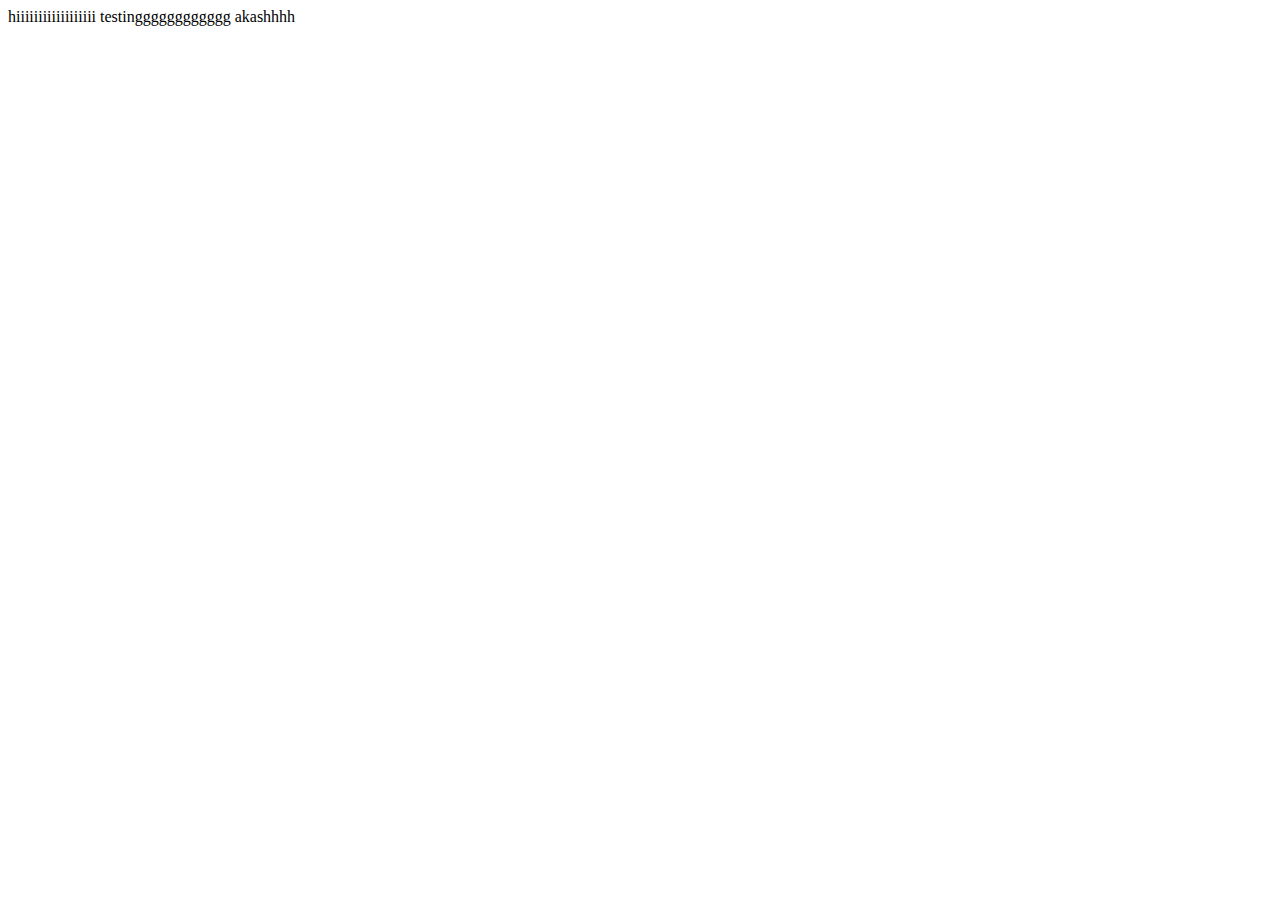
==== commit 5865865a: "new index file" ====
--- a/Portfolio2/index.html
+++ b/Portfolio2/index.html
@@ -2,1253 +2,14 @@
 <html lang="en">
 
 <head>
-    <meta http-equiv="Content-Type" content="text/html; charset=UTF-8">
-    <meta name="viewport" content="width=device-width, initial-scale=1, shrink-to-fit=no">
-    <meta name="theme-color" content="#ffffff" />
-    <meta name="description"
-        content="Akash Tripathi develops Android Apps, Web Apps and Desktop Apps. Have a look at the portfolio and get in touch to know more about him.">
-    <meta name="keywords"
-        content="akash tripathi, akash, tripathi, akash tripathi portfolio, akash tripathi website, akash tripathi resume, akash tripathi projects,akash tripathi software developer, akash tripathi graphics desiginer, akash tripathi web applications, akash tripathi desktop applications, akash tripathi java developer,akash tripathi front end developer, akash tripathi back end developer,akash tripathi computer science engineer.">
-    <meta name="author" content="Akash Tripathi">
-    <meta http-equiv="X-UA-Compatible" content="ie=edge">
-    <title>Akash Tripathi | Software Developer + Graphics Designer</title>
-    <link rel="icon" href="/img/logo.png">
-
-    <!--  Bootstrap css file  -->
-    <link rel="stylesheet" href="./css/bootstrap.min.css">
-
-    <!--  font awesome icons  -->
-    <link rel="stylesheet" href="./css/all.min.css">
-
-
-    <!--  Magnific Popup css file  -->
-    <link rel="stylesheet" href="./vendor/Magnific-Popup/dist/magnific-popup.css">
-
-
-    <!--  Owl-carousel css file  -->
-    <link rel="stylesheet" href="./vendor/owl-carousel/css/owl.carousel.min.css">
-    <link rel="stylesheet" href="./vendor/owl-carousel/css/owl.theme.default.min.css">
-
-    <!-- magic-animations file -->
-    <link rel="stylesheet" href="./vendor/magic-master/dist/magic.css">
-
-
-    <!--  custom css file  -->
-    <link rel="stylesheet" href="./css/style.css">
-
-    <!--  Responsive css file  -->
-    <link rel="stylesheet" href="./css/responsive.css">
-
+    <meta charset="UTF-8">
+    <meta http-equiv="X-UA-Compatible" content="IE=edge">
+    <meta name="viewport" content="width=device-width, initial-scale=1.0">
+    <title>Document</title>
 </head>
 
-<body class="styled-scroll">
-
-    <!--  ======================= Spinner start ================================ -->
-    <div class="spinner-wrapper">
-        <div class="lds-ripple">
-            <div></div>
-            <div></div>
-        </div>
-    </div>
-    <!--  ======================= Spinner end ================================ -->
-
-    <!--  ======================= Start Header Area ============================== -->
-
-    <header class="header_area" id="home">
-        <div class="main-menu">
-            <nav class="navbar navbar-expand-lg navbar-light fixed-top">
-                <a class="navbar-brand brand-text nav-el" href="#home">
-                    <img src="./img/logo.png" draggable="false" class="mb-1" alt="logo">
-                    DarkDeveloperz
-                </a>
-                <button class="navbar-toggler" type="button" data-toggle="collapse" data-target="#navbarNav"
-                    aria-controls="navbarNav" aria-expanded="false" aria-label="Toggle navigation">
-                    <span class="navbar-toggler-icon"></span>
-                </button>
-                <div class="collapse navbar-collapse" id="navbarNav">
-                    <div class="mr-auto"></div>
-                    <ul class="navbar-nav">
-                        <li class="nav-item">
-                            <a class="nav-link nav-el py-0" href="#about">about </a>
-                        </li>
-                        <li class="nav-item">
-                            <a class="nav-link nav-el py-0" href="#brands">brands</a>
-                        </li>
-                        <li class="nav-item">
-                            <a class="nav-link nav-el py-0" href="#services">services</a>
-                        </li>
-                        <li class="nav-item">
-                            <a class="nav-link nav-el py-0" href="#portfolio">portfolio</a>
-                        </li>
-                        <!-- <li class="nav-item">
-                            <a class="nav-link nav-el py-0" href="#skills">skills</a>
-                        </li>
-                        <li class="nav-item">
-                            <a class="nav-link nav-el py-0" href="#gallery">gallery</a>
-                        </li> -->
-                        <!-- <li class="nav-item">
-                            <a class="nav-link nav-el py-0" href="#testimonial">testimonial</a>
-                        </li> -->
-                        <li class="nav-item">
-                            <a class="nav-link nav-el py-0" href="#skills">skills</a>
-                        </li>
-                        <li class="nav-item">
-                            <a class="nav-link nav-el py-0" href="#contact">contact</a>
-                        </li>
-
-                    </ul>
-            </nav>
-            <div class="progress-bar">
-                <div data-size="100" class="progress"></div>
-            </div>
-        </div>
-    </header>
-
-    <!--  ======================= End Header Area ============================== -->
-
-    <!--  ======================= Start Main Area ================================ -->
-    <main class="site-main">
-
-
-        <!--  ======================= Start Banner Area =======================  -->
-        <section class="site-banner">
-            <div class="container">
-                <div class="row">
-                    <div class="col-lg-6 col-md-12 site-title">
-                        <h3 class="title-text">Hey</h3>
-                        <h1 class="title-text text-uppercase magictime fadeInUp">I am Akash</h1>
-                        <h4 class="title-text text-uppercase magictime fadeInUp">Software Developer &amp; Graphic
-                            Designer</h4>
-                        <div class="site-buttons">
-                            <div class="d-flex flex-row flex-wrap">
-                                <a href="./forms/registration/form.html" target="_blank">
-                                    <button type="button" class="btn button primary-button mr-4 text-uppercase">
-                                        Let's Collab
-                                    </button>
-                                </a>
-                                <a href="#brands" class="nav-el">
-                                    <button type="button" class="btn button secondary-button text-uppercase brand-btn">
-                                        Brands
-                                    </button>
-                                </a>
-                            </div>
-                        </div>
-                    </div>
-                    <div class="col-lg-6 col-md-12 banner-image">
-                        <img src="./img/banner/banner-image.png" draggable="false" alt="banner-img" class="img-fluid">
-                    </div>
-                </div>
-            </div>
-        </section>
-        <!--  ======================= End Banner Area =======================  -->
-
-        <!--  ========================= About Area ==========================  -->
-
-        <section class="about-area" id="about">
-            <div class="container-fluid">
-                <div class="row">
-                    <div class="col-lg-6 col-md-12">
-                        <br /><br />
-                        <div class="about-image">
-                            <img src="./img/about-us.png" draggable="false" alt="About us" class="img-fluid">
-                        </div>
-                    </div>
-                    <div class="col-lg-6 col-md-12 about-title">
-                        <br />
-                        <h2 class="pt-5">
-                            <span>Let Me Introduce Myself !</span>
-                        </h2>
-                        <div class="paragraph py-4 w-100">
-                            <p class="para">
-                                Hey! I am Akash Tripathi. I am a Full Stack Developer and Graphic Designer
-                                with 4+ years of experience of working with global brands like Infosys, Optus, Wisestep
-                                and Orgzit.
-                            </p>
-                            <p class="para">
-                                I provide software solution to businesses and help them outperform in this digital era.
-                                I believe in the success of my clients and turn their ideas into reality.
-                            </p>
-                            <p class="para">
-                                Are you running your business alone? <br />
-                                Do you find you don't have enough hours to get everything done? <br />
-                                Maybe it's time to get some help!
-                            <div class="site-buttons">
-                                <div class="d-flex flex-row flex-wrap">
-                                    <a href="./forms/registration/form.html" target="_blank">
-                                        <button type="button" class="btn button primary-button mr-4 text-uppercase">
-                                            hire me
-                                        </button>
-                                    </a>
-                                </div>
-                            </div>
-                            </p>
-                        </div>
-                    </div>
-                </div>
-            </div>
-        </section>
-
-        <!--  ========================= End About Area ==========================  -->
-
-        <!--  ======================== Brand Area ==============================  -->
-
-        <section class="brand-area" id="brands">
-            <div class="container-fluid">
-                <div class="row">
-                    <div class="col-xl-6 col-lg-12 col-md-12">
-                        <h2 class="heading pt-5">
-                            <span>Brands & Collaborations</span>
-                        </h2>
-                        <p class="para">
-                            We’re trusted by leading global brands...
-                        </p>
-                        <div class="first-row row">
-                            <div class="col-lg-4 col-md-4 col-sm-4">
-                                <a href="https://www.infosys.com/" target="_blank">
-                                    <div class="single-brand">
-                                        <img src="./img/brands/logo1.png" draggable="false" alt="Brand-1 ">
-                                    </div>
-                                </a>
-                            </div>
-                            <div class="col-lg-4 col-md-4 col-sm-4">
-                                <a href="https://wisestep.com/" target="_blank">
-                                    <div class="single-brand">
-                                        <img src="./img/brands/logo2.png" draggable="false" alt="Brand-2 ">
-                                    </div>
-                                </a>
-                            </div>
-                            <div class="col-lg-4 col-md-4 col-sm-4">
-                                <a href="https://orgzit.com/" target="_blank">
-                                    <div class="single-brand">
-                                        <img src="./img/brands/logo3.png" draggable="false" alt="Brand-3 ">
-                                    </div>
-                                </a>
-                            </div>
-                            <div class="col-lg-4 col-md-4 col-sm-4">
-                                <a href="https://www.optus.com.au/" target="_blank">
-                                    <div class="single-brand">
-                                        <img src="./img/brands/logo4.png" draggable="false" alt="Brand-4">
-                                    </div>
-                                </a>
-                            </div>
-                            <div class="col-lg-4 col-md-4 col-sm-4">
-                                <a href="#" target="_blank">
-                                    <div class="single-brand">
-                                        <img src="./img/brands/logo5.png" draggable="false" alt="Brand-5 ">
-                                    </div>
-                                </a>
-                            </div>
-                            <div class="col-lg-4 col-md-4 col-sm-4">
-                                <a href="#" target="_blank">
-                                    <div class="single-brand">
-                                        <img src="./img/brands/logo6.png" draggable="false" alt="Brand-6">
-                                    </div>
-                                </a>
-                            </div>
-                            <div class="col-lg-4 col-md-4 col-sm-4">
-                                <a href="#" target="_blank">
-                                    <div class="single-brand">
-                                        <img src="./img/brands/logo7.png" draggable="false" alt="Brand-7 ">
-                                    </div>
-                                </a>
-                            </div>
-                            <div class="col-lg-4 col-md-4 col-sm-4">
-                                <a href="#" target="_blank">
-                                    <div class="single-brand">
-                                        <img src="./img/brands/logo8.png" draggable="false" alt="Brand-8 ">
-                                    </div>
-                                </a>
-                            </div>
-                            <div class="col-lg-4 col-md-4 col-sm-4">
-                                <a href="#" target="_blank">
-                                    <div class="single-brand">
-                                        <img src="./img/brands/logo9.png" draggable="false" alt="Brand-9">
-                                    </div>
-                                </a>
-                            </div>
-                        </div>
-                    </div>
-                    <div class="col-lg-6 col-md-12">
-                        <div class="about-image pl-5 pt-5">
-                            <br /><br />
-                            <img src="./img/collab.jpg" draggable="false" alt="collab" class="img-fluid">
-                        </div>
-                    </div>
-                </div>
-            </div>
-        </section>
-
-        <!--  ======================== End Brand Area ==============================  -->
-
-        <!--  ====================== Start Services Area =============================  -->
-
-        <section class="services-area" id="services">
-            <br /><br /><br /><br />
-            <div class="container avatar-c">
-                <div class="row">
-                    <div class="avatar-container">
-                    </div>
-                    <!-- <div class="col-lg-5 px-4 heading"> -->
-                    <div class="avatar-text">
-                        Akash Tripathi <br />
-                        <span class="mt-n5"
-                            style="font: normal bold 12px/10px var(--roboto); color: #b1b1b1;">Designer</span>
-                    </div>
-                    <!-- <div class="col-lg-6 heading">Services</div> -->
-                </div>
-            </div>
-            <br />
-            <div class="container py-5 px-5 card-bg" style="background-color: #e0f1e3; border-radius: 10px;">
-                <div class="container-fluid card-container py-5 px-5 row">
-                    <div class="col-lg-3">
-                        <div class="cards">
-                            <h6 class="py-3 px-3">Merchandise Site</h6>
-                            <div class="px-3">
-                                <span class="tag">#merchandise</span>
-                            </div>
-                            <!-- <hr style="background-color: white;"> -->
-                            <div class="container-fluid py-5 extra-info">
-                                <div class="row">
-                                    <div class="col-sm-6">
-                                        <span class="card-font"><img src="./icons/calendar.svg" draggable="false"> 365
-                                            Days</span>
-                                    </div>
-                                    <div class="col-sm-6">
-                                        <span class="card-font"><i class="far fa-clock fa-md text-white"></i>
-                                            24/7</span>
-                                    </div>
-                                </div>
-                            </div>
-                            <div class="card-footers swipeAnimate mt-2">
-                                <div class="container d-flex align-items-center justify-content-center p-2"
-                                    style="background-color: #63bd6f; border-radius: 5px;">
-                                    <!-- Book Now -->
-                                    <br />
-                                    <button type="button" style="color: #54b762;"
-                                        onclick="window.open('./forms/registration/form.html','_blank')"> <img
-                                            src="./icons/shopping-cart.svg" draggable="false" class="pr-2">
-                                        Place Order
-                                    </button>
-                                    <br /><br />
-                                </div>
-                            </div>
-                        </div>
-                    </div>
-                    <div class="col-lg-3">
-                        <div class="cards"
-                            style="background-color: #fff; border: 1px solid #dedede; background-image: url('/icons/vectorpaintgrey.svg');">
-                            <h6 class="py-3 px-3" style="color: #333333;">Portfolio Website</h6>
-                            <div class="px-3">
-                                <span class="tag"
-                                    style="background-color: rgba(255, 255, 255, 0.753); color: #737473;">#logo</span>
-                                <span class="tag"
-                                    style="background-color: rgba(255, 255, 255, 0.753); color: #737473;">#graphics</span>
-                            </div>
-                            <div class="container-fluid py-5 extra-info">
-                                <div class="row">
-                                    <div class="col-sm-6">
-                                        <span class="card-font text-secondary"><img src="./icons/calendar-grey.svg"
-                                                draggable="false"> 365
-                                            Days</span>
-                                    </div>
-                                    <div class="col-sm-6">
-                                        <span class="card-font text-secondary"><i
-                                                class="far fa-clock fa-md text-secondary"></i> 24/7</span>
-                                    </div>
-                                </div>
-                            </div>
-
-                            <div class="card-footers swipeAnimate mt-2">
-                                <div class="container d-flex align-items-center justify-content-center p-2"
-                                    style="background-color: #63bd6f; border-radius: 5px;">
-                                    <!-- Book Now -->
-                                    <br />
-                                    <button type="button" style="color: #54b762;"
-                                        onclick="window.open('./forms/registration/form.html','_blank')"> <img
-                                            src="./icons/shopping-cart.svg" draggable="false" class="pr-2">
-                                        Place Order
-                                    </button>
-                                    <br /><br />
-                                </div>
-                            </div>
-                        </div>
-                    </div>
-                    <div class="col-lg-3">
-                        <div class="cards"
-                            style="background-color: #fff; border: 1px solid #dedede; background-image: url('/icons/vectorpaintgrey.svg');">
-                            <h6 class="py-3 px-3" style="color: #333333;">Android Apps</h6>
-                            <div class="px-3">
-                                <span class="tag"
-                                    style="background-color: rgba(255, 255, 255, 0.753); color: #737473;">#flutter</span>
-                                <span class="tag"
-                                    style="background-color: rgba(255, 255, 255, 0.753); color: #737473;">#java</span>
-                            </div>
-                            <div class="container-fluid py-5 extra-info">
-                                <div class="row">
-                                    <div class="col-lg-6">
-                                        <span class="card-font text-secondary"><img src="./icons/calendar-grey.svg"
-                                                draggable="false"> 365
-                                            Days</span>
-                                    </div>
-                                    <div class="col-lg-6">
-                                        <span class="card-font text-secondary"><i
-                                                class="far fa-clock fa-md text-secondary"></i> 24/7</span>
-                                    </div>
-                                </div>
-                            </div>
-
-                            <div class="card-footers swipeAnimate mt-2">
-                                <div class="container d-flex align-items-center justify-content-center p-2"
-                                    style="background-color: #63bd6f; border-radius: 5px;">
-                                    <!-- Book Now -->
-                                    <br />
-                                    <button type="button" style="color: #54b762;"
-                                        onclick="window.open('./forms/registration/form.html','_blank')"> <img
-                                            src="./icons/shopping-cart.svg" draggable="false" class="pr-2">
-                                        Place Order
-                                    </button>
-                                    <br /><br />
-                                </div>
-                            </div>
-                        </div>
-                    </div>
-                    <div class="col-lg-3">
-                        <div class="cards"
-                            style="background-color: #fff; border: 1px solid #dedede; background-image: url('/icons/vectorpaintgrey.svg');">
-                            <h6 class="py-3 px-3" style="color: #333333;">Graphic Design</h6>
-                            <div class="px-3">
-                                <span class="tag"
-                                    style="background-color: rgba(255, 255, 255, 0.753); color: #737473;">#photoshop</span>
-                                <span class="tag"
-                                    style="background-color: rgba(255, 255, 255, 0.753); color: #737473;">#ui/ux</span>
-                            </div>
-                            <div class="container-fluid py-5 extra-info">
-                                <div class="row">
-                                    <div class="col-lg-6">
-                                        <span class="card-font text-secondary"><img src="./icons/calendar-grey.svg"
-                                                draggable="false"> 365
-                                            Days</span>
-                                    </div>
-                                    <div class="col-lg-6">
-                                        <span class="card-font text-secondary">
-                                            <i class="far fa-clock fa-md text-secondary"></i> 24/7</span>
-                                    </div>
-                                </div>
-                            </div>
-
-                            <div class="card-footers swipeAnimate mt-2">
-                                <div class="container d-flex align-items-center justify-content-center p-2"
-                                    style="background-color: #63bd6f; border-radius: 5px;">
-                                    <!-- Book Now -->
-                                    <br />
-                                    <button type="button" style="color: #54b762;"
-                                        onclick="window.open('./forms/registration/form.html','_blank')"> <img
-                                            src="./icons/shopping-cart.svg" draggable="false" class="pr-2">
-                                        Place Order
-                                    </button>
-                                    <br /><br />
-                                </div>
-                            </div>
-                        </div>
-                    </div>
-                </div>
-            </div>
-            <!-- <div class="container">
-                <div class="row">
-                    <div class="col-lg-12 text-center services-title">
-                        <br />
-                        <h2 class="heading pt-5">
-                            <span>Services</span>
-                        </h2>
-                        <p class="para">
-                            What sets us apart is a drive to champion your business and create technology that takes
-                            it from good to great. Book your appointment now and see the difference we can
-                            make.
-                        </p>
-                    </div>
-                </div>
-                <div class="container services-list" style="background-color: #e0f1e3;">
-                    <div class="row">
-                        <div class="col-lg-3 col-md-6 col-sm-12">
-                            <div class="services">
-                                <div class="sevices-img text-center py-4">
-                                    <img src="./img/services/s1.png" alt="Services-1">
-                                </div>
-                                <div class="card-body text-center">
-                                    <h5 class="card-title font-roboto">Wordpress</h5>
-                                    <p class="card-text text-secondary">
-                                        WordPress is a free and open-source content management system written in PHP and
-                                        paired with a MySQL or MariaDB database.
-                                    </p>
-                                </div>
-                            </div>
-                        </div>
-                        <div class="col-lg-3 col-md-6 col-sm-12">
-                            <div class="services">
-                                <div class="sevices-img text-center py-4">
-                                    <img src="./img/services/s2.png" alt="Services-2">
-                                </div>
-                                <div class="card-body text-center">
-                                    <h5 class="card-title font-roboto">UI/UX Desing</h5>
-                                    <p class="card-text text-secondary">
-                                        Adobe Photoshop <br />
-                                        Adobe XD <br />
-                                        Figma
-                                    </p>
-                                </div>
-                            </div>
-                        </div>
-                        <div class="col-lg-3 col-md-6 col-sm-12">
-                            <div class="services">
-                                <div class="sevices-img text-center py-4">
-                                    <img src="./img/services/s3.png" alt="Services-3">
-                                </div>
-                                <div class="card-body">
-                                    <h5 class="card-title text-uppercase font-roboto">Web Development</h5>
-                                    <p class="card-text text-secondary">
-                                    <ol>
-                                        <li>HTML</li>
-                                        <li>CSS</li>
-                                        <li>SASS/LESS</li>
-                                        <li>Bootstrap</li>
-                                        <li>Javascript</li>
-                                        <li>MEAN Stack</li>
-                                    </ol>
-                                    </p>
-                                </div>
-                            </div>
-                        </div>
-                        <div class="col-lg-3 col-md-6 col-sm-12">
-                            <div class="services">
-                                <div class="sevices-img text-center py-4">
-                                    <img src="./img/services/s4.png" alt="Services-4">
-                                </div>
-                                <div class="card-body text-center">
-                                    <h5 class="card-title text-uppercase font-roboto">seo optimize</h5>
-                                    <p class="card-text text-secondary">
-                                        Some quick example text to build on the card
-                                        title and make up
-                                        the bulk of the card's content.
-                                    </p>
-                                </div>
-                            </div>
-                        </div>
-                    </div>
-                </div>
-            </div> -->
-        </section>
-        <!-- <br /><br /><br /> -->
-
-        <!--  ====================== End Services Area =============================  -->
-
-        <!--  ======================= Project Area =============================  -->
-
-        <section class="project-area" id="portfolio">
-            <div class="container">
-                <div class="project-title">
-                    <h2 class="heading pt-3">
-                        <span>Projects</span>
-                    </h2>
-                </div>
-
-                <div class="button-group">
-                    <!-- <button type="button" class="active btn-grp-btn-active" id="btn1" data-filter="*">All</button> -->
-                    <!--for showing all products-->
-                    <button type="button" class="active btn-grp-btn-active" id="btn1" data-filter=".all">All</button>
-                    <button type="button" class="btn-clicked" data-filter=".popular">Popular</button>
-                    <button type="button" class="btn-clicked" data-filter=".latest">Latest</button>
-                    <button type="button" class="btn-clicked" data-filter=".graphics">Graphics</button>
-                    <!-- <button type="button" class="btn-clicked" data-filter=".photoshop">Photoshop</button> -->
-                    <button type="button" class="btn-clicked" data-filter=".logos">Logos</button>
-                    <button type="button" class="btn-clicked" data-filter=".portfolio">Portfolio</button>
-                    <button type="button" class="btn-clicked" data-filter=".brand">Brand</button>
-                    <button type="button" class="btn-clicked" data-filter=".enterprise">Enterprise</button>
-                </div>
-                <br />
-                <div class="row grid">
-                    <div class="col-lg-4 col-md-6 col-sm-12 element-item all popular latest portfolio">
-                        <div class="our-project">
-                            <div class="img">
-                                <!-- <a class="test-popup-link" href="./img/portfolio/pf1.png"> -->
-                                <a href="https://darkdeveloperz.github.io/Portfolio1/" target="_blank">
-                                    <img src="./img/portfolio/pf1.png" draggable="false" alt="portfolio-1"
-                                        class="img-fluid">
-                                </a>
-                            </div>
-                            <div class="title py-4">
-                                <h4 class="">Noor's Portfolio</h4>
-                                <span class="text-secondary">YouTube Sensation</span>
-                            </div>
-                        </div>
-                    </div>
-                    <div class="col-lg-4 col-md-6 col-sm-12 element-item all portfolio">
-                        <div class="our-project">
-                            <div class="img">
-                                <!-- <a class="test-popup-link" href="./img/portfolio/pf1.png"> -->
-                                <a href="" onclick="return false;">
-                                    <img src="./img/portfolio/pf9.png" draggable="false" alt="portfolio-4"
-                                        class="img-fluid">
-                                </a>
-                            </div>
-                            <div class="title py-4">
-                                <h4 class="">Photography Portfolio</h4>
-                                <span class="text-secondary">Share Your Imagination With The World!</span>
-                            </div>
-                        </div>
-                    </div>
-                    <div class="col-lg-4 col-md-6 col-sm-12 element-item all popular brand">
-                        <div class="our-project">
-                            <div class="img">
-                                <!-- <a class="test-popup-link" href="./img/portfolio/pf1.png"> -->
-                                <a href="https://darkdeveloperz.github.io/Portfolio5/" target="_blank">
-                                    <img src="./img/portfolio/pf7.png" draggable="false" alt="portfolio-4"
-                                        class="img-fluid">
-                                </a>
-                            </div>
-                            <div class="title py-4">
-                                <h4 class="">Salon and Makeup</h4>
-                                <span class="text-secondary">Bringing The Best Out Of You!</span>
-                            </div>
-                        </div>
-                    </div>
-                    <div class="col-lg-4 col-md-6 col-sm-12 element-item all popular latest portfolio">
-                        <div class="our-project">
-                            <div class="img">
-                                <!-- <a class="test-popup-link" href="./img/portfolio/pf1.png"> -->
-                                <a href="" onclick="return false;">
-                                    <img src="./img/portfolio/pf8.webp" draggable="false" alt="portfolio-4"
-                                        class="img-fluid">
-                                </a>
-                            </div>
-                            <div class="title py-4">
-                                <h4 class="">Model Portfolio</h4>
-                                <span class="text-secondary">Game of Attitude and Confidence!</span>
-                            </div>
-                        </div>
-                    </div>
-                    <div class="col-lg-4 col-md-6 col-sm-12 element-item all popular latest graphics brand">
-                        <div class="our-project">
-                            <div class="img">
-                                <!-- <a class="test-popup-link" href="./img/portfolio/pf1.png"> -->
-                                <a href="" onclick="return false;">
-                                    <img src="./img/portfolio/pf12.webp" draggable="false" alt="portfolio-4"
-                                        class="img-fluid">
-                                </a>
-                            </div>
-                            <div class="title py-4">
-                                <h4 class="">UI/UX</h4>
-                                <span class="text-secondary">Design isn’t finished until somebody is using it!</span>
-                            </div>
-                        </div>
-                    </div>
-                    <div class="col-lg-4 col-md-6 col-sm-12 element-item all brand enterprise">
-                        <div class="our-project">
-                            <div class="img">
-                                <!-- <a class="test-popup-link" href="./img/portfolio/pf1.png"> -->
-                                <a href="https://wisestep.com/" target="_blank">
-                                    <img src="./img/portfolio/pf3.png" draggable="false" alt="portfolio-3"
-                                        class="img-fluid">
-                                </a>
-                            </div>
-                            <div class="title py-4">
-                                <h4 class="">Wisestep</h4>
-                                <span class="text-secondary">Recruit from Anywhere!</span>
-                            </div>
-                        </div>
-                    </div>
-                    <div class="col-lg-4 col-md-6 col-sm-12 element-item all popular latest graphics">
-                        <div class="our-project">
-                            <div class="img">
-                                <!-- <a class="test-popup-link" href="./img/portfolio/pf1.png"> -->
-                                <a href="" onclick="return false;">
-                                    <img src="./img/portfolio/pf13.webp" draggable="false" alt="portfolio-4"
-                                        class="img-fluid">
-                                </a>
-                            </div>
-                            <div class="title py-4">
-                                <h4 class="">UI/UX</h4>
-                                <span class="text-secondary">“If you think good design is expensive, you should look at
-                                    the cost of bad design.”</span>
-                            </div>
-                        </div>
-                    </div>
-                    <div class="col-lg-4 col-md-6 col-sm-12 element-item all brand enterprise">
-                        <div class="our-project">
-                            <div class="img">
-                                <!-- <a class="test-popup-link" href="./img/portfolio/pf1.png"> -->
-                                <a href="https://orgzit.com/" target="_blank">
-                                    <img src="./img/portfolio/pf4.png" draggable="false" alt="portfolio-4"
-                                        class="img-fluid">
-                                </a>
-                            </div>
-                            <div class="title py-4">
-                                <h4 class="">Orgzit</h4>
-                                <span class="text-secondary">Enterprise CRM</span>
-                            </div>
-                        </div>
-                    </div>
-                    <div class="col-lg-4 col-md-6 col-sm-12 element-item all portfolio">
-                        <div class="our-project">
-                            <div class="img">
-                                <!-- <a class="test-popup-link" href="./img/portfolio/pf1.png"> -->
-                                <a href="https://darkdeveloperz.github.io/Portfolio3/" target="_blank">
-                                    <img src="./img/portfolio/pf5.png" draggable="false" alt="portfolio-4"
-                                        class="img-fluid">
-                                </a>
-                            </div>
-                            <div class="title py-4">
-                                <h4 class="">Portfolio Website</h4>
-                                <span class="text-secondary">For Creative People like you</span>
-                            </div>
-                        </div>
-                    </div>
-                    <div class="col-lg-4 col-md-6 col-sm-12 element-item all portfolio">
-                        <div class="our-project">
-                            <div class="img">
-                                <!-- <a class="test-popup-link" href="./img/portfolio/pf1.png"> -->
-                                <a href="https://darkdeveloperz.github.io/Portfolio4/" target="_blank">
-                                    <img src="./img/portfolio/pf6.png" draggable="false" alt="portfolio-4"
-                                        class="img-fluid">
-                                </a>
-                            </div>
-                            <div class="title py-4">
-                                <h4 class="">Portfolio Website</h4>
-                                <span class="text-secondary">For Creative People like you!</span>
-                            </div>
-                        </div>
-                    </div>
-                    <div class="col-lg-4 col-md-6 col-sm-12 element-item all graphics">
-                        <div class="our-project">
-                            <div class="img">
-                                <!-- <a class="test-popup-link" href="./img/portfolio/pf1.png"> -->
-                                <a href="" onclick="return false;">
-                                    <img src="./img/portfolio/pf11.webp" draggable="false" alt="portfolio-4"
-                                        class="img-fluid">
-                                </a>
-                            </div>
-                            <div class="title py-4">
-                                <h4 class="">UI/UX</h4>
-                                <span class="text-secondary">“People ignore design that ignores people.”</span>
-                            </div>
-                        </div>
-                    </div>
-                    <div class="col-lg-4 col-md-6 col-sm-12 element-item all popular latest portfolio">
-                        <div class="our-project">
-                            <div class="img">
-                                <!-- <a class="test-popup-link" href="./img/portfolio/pf1.png"> -->
-                                <a href="https://darkdeveloperz.github.io/" target="_blank">
-                                    <img src="./img/portfolio/pf2.png" draggable="false" alt="portfolio-2"
-                                        class="img-fluid">
-                                </a>
-                            </div>
-                            <div class="title py-4">
-                                <h4 class="">Software Developer Portfolio</h4>
-                                <span class="text-secondary">Impress Your Interviewer!</span>
-                            </div>
-                        </div>
-                    </div>
-                    <div class="col-lg-4 col-md-6 col-sm-12 element-item all latest graphics brand">
-                        <div class="our-project">
-                            <div class="img">
-                                <!-- <a class="test-popup-link" href="./img/portfolio/pf1.png"> -->
-                                <a href="" onclick="return false;">
-                                    <img src="./img/portfolio/pf15.webp" draggable="false" alt="portfolio-4"
-                                        class="img-fluid">
-                                </a>
-                            </div>
-                            <div class="title py-4">
-                                <h4 class="">UI/UX</h4>
-                                <span class="text-secondary">Design is not just what it looks like and feels like.
-                                    Design is how it works!</span>
-                            </div>
-                        </div>
-                    </div>
-                    <div class="col-lg-4 col-md-6 col-sm-12 element-item all graphics">
-                        <div class="our-project">
-                            <div class="img">
-                                <!-- <a class="test-popup-link" href="./img/portfolio/pf1.png"> -->
-                                <a href="" onclick="return false;">
-                                    <img src="./img/portfolio/pf16.webp" draggable="false" alt="portfolio-4"
-                                        class="img-fluid">
-                                </a>
-                            </div>
-                            <div class="title py-4">
-                                <h4 class="">UI/UX</h4>
-                                <span class="text-secondary">Every great design begins with an even better story!</span>
-                            </div>
-                        </div>
-                    </div>
-                    <div class="col-lg-4 col-md-6 col-sm-12 element-item logos">
-                        <div class="our-project">
-                            <div class="img">
-                                <!-- <a class="test-popup-link" href="./img/portfolio/pf1.png"> -->
-                                <a href="" onclick="return false;">
-                                    <img src="./img/portfolio/pf17.png" draggable="false" alt="portfolio-4"
-                                        class="img-fluid">
-                                </a>
-                            </div>
-                            <div class="title py-4">
-                                <h4 class="">Logo</h4>
-                                <span class="text-secondary">“A logo doesn't sell (directly), it identifies.”</span>
-                            </div>
-                        </div>
-                    </div>
-                    <div class="col-lg-4 col-md-6 col-sm-12 element-item all logos">
-                        <div class="our-project">
-                            <div class="img">
-                                <!-- <a class="test-popup-link" href="./img/portfolio/pf1.png"> -->
-                                <a href="" onclick="return false;">
-                                    <img src="./img/portfolio/pf18.png" draggable="false" alt="portfolio-4"
-                                        class="img-fluid">
-                                </a>
-                            </div>
-                            <div class="title py-4">
-                                <h4 class="">Logo</h4>
-                                <span class="text-secondary">“A logo doesn't sell (directly), it identifies.”</span>
-                            </div>
-                        </div>
-                    </div>
-                </div>
-            </div>
-        </section>
-
-        <!--  ======================= End Project Area =============================  -->
-
-        <!--  ======================= Skills Area =============================  -->
-        <br /><br />
-        <section class="skills-area" id="skills">
-            <div class="container">
-                <div class="project-title">
-                    <h2 class="heading pt-3">
-                        <br /><br /><br />
-                        <span>Skills</span>
-                        <p class="para">
-                            Tools and Technologies...
-                        </p>
-                        <br /><br />
-                    </h2>
-                </div>
-            </div>
-            <div class="container d-flex flex-wrap">
-                <a class="tile" title="Java">
-                    <div class="tile-icon">
-                        <img draggable="false" src="./img/skills/java.png">
-                    </div>
-                    <div class="tile-title title-ltr">
-                        <span>Java</span>
-                    </div>
-                </a>
-                <a class="tile" title="Android">
-                    <div class="tile-icon">
-                        <img draggable="false" src="./img/skills/android.png">
-                    </div>
-                    <div class="tile-title title-ltr">
-                        <span>Android</span>
-                    </div>
-                </a>
-                <a class="tile" title="DBMS">
-                    <div class="tile-icon">
-                        <img draggable="false" src="./img/skills/db.png">
-                    </div>
-                    <div class="tile-title title-ltr">
-                        <span>DBMS</span>
-                    </div>
-                </a>
-                <a class="tile" title="DSA">
-                    <div class="tile-icon">
-                        <img draggable="false" src="./img/skills/dsa.png">
-                    </div>
-                    <div class="tile-title title-ltr">
-                        <span>DSA</span>
-                    </div>
-                </a>
-                <a class="tile" title="HTML">
-                    <div class="tile-icon">
-                        <img draggable="false" src="./img/skills/html.png">
-                    </div>
-                    <div class="tile-title title-ltr">
-                        <span>HTML</span>
-                    </div>
-                </a>
-                <a class="tile" title="CSS">
-                    <div class="tile-icon">
-                        <img draggable="false" src="./img/skills/css.png">
-                    </div>
-                    <div class="tile-title title-ltr">
-                        <span>CSS</span>
-                    </div>
-                </a>
-                <a class="tile" title="JS">
-                    <div class="tile-icon">
-                        <img draggable="false" src="./img/skills/js.png">
-                    </div>
-                    <div class="tile-title title-ltr">
-                        <span>JS</span>
-                    </div>
-                </a>
-                <a class="tile" title="Bootstrap">
-                    <div class="tile-icon">
-                        <img draggable="false" src="./img/skills/bootstrap.png">
-                    </div>
-                    <div class="tile-title title-ltr">
-                        <span>Bootstrap</span>
-                    </div>
-                </a>
-                <a class="tile" title="PHP">
-                    <div class="tile-icon">
-                        <img draggable="false" src="./img/skills/php.png">
-                    </div>
-                    <div class="tile-title title-ltr">
-                        <span>PHP</span>
-                    </div>
-                </a>
-                <a class="tile" title="C">
-                    <div class="tile-icon">
-                        <img draggable="false" src="./img/skills/c.png">
-                    </div>
-                    <div class="tile-title title-ltr">
-                        <span>C</span>
-                    </div>
-                </a>
-                <a class="tile" title="MongoDB">
-                    <div class="tile-icon">
-                        <img draggable="false" src="./img/skills/mongo.png">
-                    </div>
-                    <div class="tile-title title-ltr">
-                        <span>MongoDB</span>
-                    </div>
-                </a>
-                <a class="tile" title="Photoshop">
-                    <div class="tile-icon">
-                        <img draggable="false" src="./img/skills/ps.png">
-                    </div>
-                    <div class="tile-title title-ltr">
-                        <span>Photoshop</span>
-                    </div>
-                </a>
-                <a class="tile" title="Github">
-                    <div class="tile-icon">
-                        <img draggable="false" src="./img/skills/github.png">
-                    </div>
-                    <div class="tile-title title-ltr">
-                        <span>Github</span>
-                    </div>
-                </a>
-                <a class="tile" title="Firebase">
-                    <div class="tile-icon">
-                        <img draggable="false" src="./img/skills/firebase.png">
-                    </div>
-                    <div class="tile-title title-ltr">
-                        <span>Firebase</span>
-                    </div>
-                </a>
-                <a class="tile" title="Python">
-                    <div class="tile-icon">
-                        <img draggable="false" src="./img/skills/python.png">
-                    </div>
-                    <div class="tile-title title-ltr">
-                        <span>Python</span>
-                    </div>
-                </a>
-                <a class="tile" title="Figma">
-                    <div class="tile-icon">
-                        <img draggable="false" src="./img/skills/figma.png">
-                    </div>
-                    <div class="tile-title title-ltr">
-                        <span>Figma</span>
-                    </div>
-                </a>
-                <a class="tile" title="WordPress">
-                    <div class="tile-icon">
-                        <img draggable="false" src="./img/skills/wp.png">
-                    </div>
-                    <div class="tile-title title-ltr">
-                        <span>WordPress</span>
-                    </div>
-                </a>
-                <a class="tile" title="Sass">
-                    <div class="tile-icon">
-                        <img draggable="false" src="./img/skills/sass.png">
-                    </div>
-                    <div class="tile-title title-ltr">
-                        <span>Sass</span>
-                    </div>
-                </a>
-                <a class="tile" title="Flutter">
-                    <div class="tile-icon">
-                        <img draggable="false" src="./img/skills/flutter.png">
-                    </div>
-                    <div class="tile-title title-ltr">
-                        <span>Flutter</span>
-                    </div>
-                </a>
-                <a class="tile" title="Angular">
-                    <div class="tile-icon">
-                        <img draggable="false" src="./img/skills/angular.png">
-                    </div>
-                    <div class="tile-title title-ltr">
-                        <span>Angular</span>
-                    </div>
-                </a>
-                <a class="tile" title="Linux">
-                    <div class="tile-icon">
-                        <img draggable="false" src="./img/skills/linux.png">
-                    </div>
-                    <div class="tile-title title-ltr">
-                        <span>Linux</span>
-                    </div>
-                </a>
-                <a class="tile" title="VS Code">
-                    <div class="tile-icon">
-                        <img draggable="false" src="./img/skills/vs.png">
-                    </div>
-                    <div class="tile-title title-ltr">
-                        <span>VS Code</span>
-                    </div>
-                </a>
-            </div>
-        </section>
-        <br /><br /><br />
-        <!--  ======================= End Skills Area =============================  -->
-
-        <!--  ======================== why  Area ==============================  -->
-
-        <br /><br />
-        <section class="why-area" id="why">
-            <div class="container">
-                <div class="row">
-                    <div class="col-xl-6 col-lg-12 col-md-12">
-                        <h2 class="heading pt-5">
-                            <span>Why Website & Apps?</span>
-                        </h2>
-                        <p class="para">
-                            Because...
-                        </p>
-                    </div>
-                </div>
-                <br />
-                <div class="d-flex flex-wrap">
-                    <div class="d-inline-flex p-2 bd-highlight why-item">You wanna be a brand!</div>
-                    <div class="d-inline-flex p-2 bd-highlight why-item">Your Customers Expect It</div>
-                    <div class="d-inline-flex p-2 bd-highlight why-item">Offers Social Proof</div>
-                    <div class="d-inline-flex p-2 bd-highlight why-item">People are searching for you online
-                    </div>
-                    <div class="d-inline-flex p-2 bd-highlight why-item">Maximize ROI</div>
-                    <div class="d-inline-flex p-2 bd-highlight why-item">Website Adds To Company’s Credibility
-                    </div>
-                    <!-- <div class="d-inline-flex p-2 bd-highlight why-item">Have More Constructive Conversations</div> -->
-                    <div class="d-inline-flex p-2 bd-highlight why-item">Compete With Other Industry Goliaths
-                    </div>
-                    <!-- <div class="d-inline-flex p-2 bd-highlight why-item">Showcase Your Offers</div> -->
-                    <div class="d-inline-flex p-2 bd-highlight why-item">80% of customers won't consider a
-                        business without a website</div>
-                    <div class="d-inline-flex p-2 bd-highlight why-item">Display reviews and testimonials</div>
-                    <div class="d-inline-flex p-2 bd-highlight why-item">A website makes you look professional
-                    </div>
-                    <div class="d-inline-flex p-2 bd-highlight why-item">Great Analytics Tool</div>
-                    <div class="d-inline-flex p-2 bd-highlight why-item">Save customer's data and retarget</div>
-                    <div class="d-inline-flex p-2 bd-highlight why-item">Website encourages customers to contact
-                        you
-                    </div>
-                    <div class="d-inline-flex p-2 bd-highlight why-item">Integrate with maps for local SEO</div>
-                    <div class="d-inline-flex p-2 bd-highlight why-item">Establishes your place in the industry
-                    </div>
-                    <div class="d-inline-flex p-2 bd-highlight why-item">You Need to Be Discoverable in Search
-                        Engine
-                        Results</div>
-                    <!-- <div class="d-inline-flex p-2 bd-highlight why-item">Google Ranks Local Businesses Higher When
-                        Searchers Use Mobile Devices</div> -->
-                    <div class="d-inline-flex p-2 bd-highlight why-item">Your Competitors Probably Have One
-                    </div>
-                    <!-- <div class="d-inline-flex p-2 bd-highlight why-item">Showcase Your Offers</div> -->
-                    <div class="d-inline-flex p-2 bd-highlight why-item">Have More Constructive Conversations
-                    </div>
-                    <!-- <div class="d-inline-flex p-2 bd-highlight why-item">It Allows You to Hone Your Company’s Brand and
-                        Image</div>
-                    <div class="d-inline-flex p-2 bd-highlight why-item">Company's credibility depends on company's
-                        website design</div> -->
-                </div>
-            </div>
-        </section>
-        <br /><br />
-        <!--  ======================== End why Area ==============================  -->
-
-        <!--  ======================== Testimonial  Area ==============================  -->
-
-        <section class="about-area" id="testimonial">
-            <div class="container">
-                <div class="row text-center">
-                    <div class="col-12">
-                        <!-- <br /><br /> -->
-                        <div class="about-title">
-                            <h2 class="heading pt-5">
-                                <span>Testimonial</span>
-                            </h2>
-                            <p class="para">
-                                Our clients praise us for our great results, personable service, expert
-                                knowledge and
-                                on-time delivery. Here are what just a few of them had to say.
-                            </p>
-                        </div>
-                    </div>
-                </div>
-            </div>
-
-            <div class="container carousel py-lg-5">
-                <div class="owl-carousel owl-theme">
-                    <div class="client row">
-                        <div class="col-lg-4 col-md-12 client-img">
-                            <img src="./img/testimonials/t1.jpg" draggable="false" alt="img1" class="img-fluid">
-                        </div>
-                        <div class="col-lg-8 col-md-12 about-client">
-                            <h4 class="heading">Noor</h4>
-                            <p class="para">It's always a pleasure to work with Akash and his team. They are
-                                personable,
-                                responsive, and results-oriented!</p>
-                        </div>
-                    </div>
-                    <div class="client row">
-                        <div class="col-lg-4 col-md-12 client-img">
-                            <img src="./img/testimonials/t2.jpg" draggable="false" alt="img2" class="img-fluid">
-                        </div>
-                        <div class="col-lg-8 col-md-12 about-client">
-                            <h4 class="heading">Memoria Photography</h4>
-                            <p class="para">Always available to answer any questions. Very knowledgeable about
-                                the
-                                services they provide. Would recommend to anyone!</p>
-                        </div>
-                    </div>
-                    <div class="client row">
-                        <div class="col-lg-4 col-md-12 client-img">
-                            <img src="./img/testimonials/t3.jpg" draggable="false" alt="img3" class="img-fluid">
-                        </div>
-                        <div class="col-lg-8 col-md-12 about-client">
-                            <h4 class="heading">Betty</h4>
-                            <p class="para">Akash is attentive, personable, and professional. Team provides
-                                great support for my company's needs.</p>
-                        </div>
-                    </div>
-                    <div class="client row">
-                        <div class="col-lg-4 col-md-12 client-img">
-                            <img src="./img/testimonials/t4.jpg" draggable="false" alt="img4" class="img-fluid">
-                        </div>
-                        <div class="col-lg-8 col-md-12 about-client">
-                            <h4 class="heading">Benjamin</h4>
-                            <p class="para">Great results. Enabled us to
-                                have the presence on the web we needed to conduct business in today's market.
-                            </p>
-                        </div>
-                    </div>
-                    <!-- <div class="client row">
-                        <div class="col-lg-4 col-md-12 client-img">
-                            <img src="./img/testimonials/t1.jpg" alt="img1" class="img-fluid">
-                        </div>
-                        <div class="col-lg-8 col-md-12 about-client">
-                            <h4 class="text-uppercase">John Martin</h4>
-                            <p class="para">I have been more than satisfied with eLab Communications' loyality,
-                                creativity, detail to knowledge, and innovative ability to design a website geared
-                                exactly to fit my needs and desires. I am very satisfied and have been a customer since
-                                that first phone call.</p>
-                        </div>
-                    </div>
-                    <div class="client row">
-                        <div class="col-lg-4 col-md-12 client-img">
-                            <img src="./img/testimonials/t2.jpg" alt="img2" class="img-fluid">
-                        </div>
-                        <div class="col-lg-8 col-md-12 about-client">
-                            <h4 class="text-uppercase">Mac Hill</h4>
-                            <p class="para">Will provides excellent customer service, genuine and thoughtful insight,
-                                and delivers more than expected.</p>
-                        </div>
-                    </div> -->
-                </div>
-            </div>
-            <br /><br />
-        </section>
-
-        <!--  ======================== End Testimonial Area ==============================  -->
-
-        <!--  ========================== Subscribe me Area ============================  -->
-        <!-- <section class="subscribe-us-area">
-            <div class="container subscribe">
-                <div class="row">
-                    <div class="col-lg-12 text-center subscribe-title">
-                        <h4 class="text-uppercase">Get Update From anywhere</h4>
-                        <p class="para">Lorem ipsum dolor sit amet consectetur adipisicing elit. Laboriosam,
-                            consequuntur.</p>
-                    </div>
-                </div>
-                <div class="d-sm-flex justify-content-center">
-                    <form class="w-50">
-                        <div class="row d-flex flex-row flex-wrap">
-                            <div class="col input-textbox">
-                                <input type="text" id="txtemail" class="form-control" placeholder="Email">
-                            </div>
-                            <div class="col">
-                                <div class="btn-submit">
-                                    <button type="submit" class="btn btn-success float-right">Subscribe</button>
-                                </div>
-                            </div>
-                        </div>
-                    </form>
-                </div>
-            </div>
-        </section> -->
-        <!--  ========================== End Subscribe me Area ============================  -->
-
-
-    </main>
-    <!--  ======================= End Main Area ================================ -->
-
-    <footer class="footer-area" id="contact">
-        <div class="container">
-            <div class="">
-                <!-- <div class="site-logo text-center py-4">
-                    <a href="#"><img src="./img/logo.png" alt="logo"></a>DarkDeveloperz
-                </div> -->
-                <br /><br />
-                <div class="social text-center">
-                    <h5 style="color: var(--text-color);">Let's Connect</h5>
-                    <a href="https://www.instagram.com/printf_ak/" target="_blank"><i class="fab fa-instagram"></i></a>
-                    <a href="mailto:kumarakash1997.t@gmail.com"><i class="fa fa-envelope" data-toggle="tooltip"
-                            data-placement="left" title="click me | kumarakash1997.t@gmail.com"></i></a>
-                    <a href="https://join.skype.com/invite/dp04B1ThjOkg" target="_blank"><i
-                            class="fab fa-skype"></i></a>
-                    <!-- <a href="" onclick="return false;"><i class="fab fa-youtube"></i></a> -->
-                    <a href="" onclick="return false;"><i class="fab fa-twitter"></i></a>
-                    <a href="" onclick="return false;"><i class="fab fa-facebook"></i></a>
-                </div>
-                <div class="copyrights text-center">
-                    <p class="para">
-                        Copyright ©2021 All rights reserved |
-                        <a href=""><span style="color: var(--primary-color);">Akash Tripathi</span></a>
-                    </p>
-                </div>
-            </div>
-        </div>
-    </footer>
-
-
-
-    <!--  Jquery js file  -->
-    <script src="./js/jquery.3.4.1.js"></script>
-
-    <!--  Bootstrap js file  -->
-    <script src="./js/bootstrap.min.js"></script>
-
-    <!--  isotope js library  -->
-    <script src="./vendor/isotope/isotope.min.js"></script>
-
-    <!--  Magnific popup script file  -->
-    <script src="./vendor/Magnific-Popup/dist/jquery.magnific-popup.min.js"></script>
-
-    <!--  Owl-carousel js file  -->
-    <script src="./vendor/owl-carousel/js/owl.carousel.min.js"></script>
-
-    <!--  custom js file  -->
-    <script src="./js/main.js"></script>
-
-
+<body>
+    hiiiiiiiiiiiiiiiiii testingggggggggggg akashhhh
 </body>
 
 </html>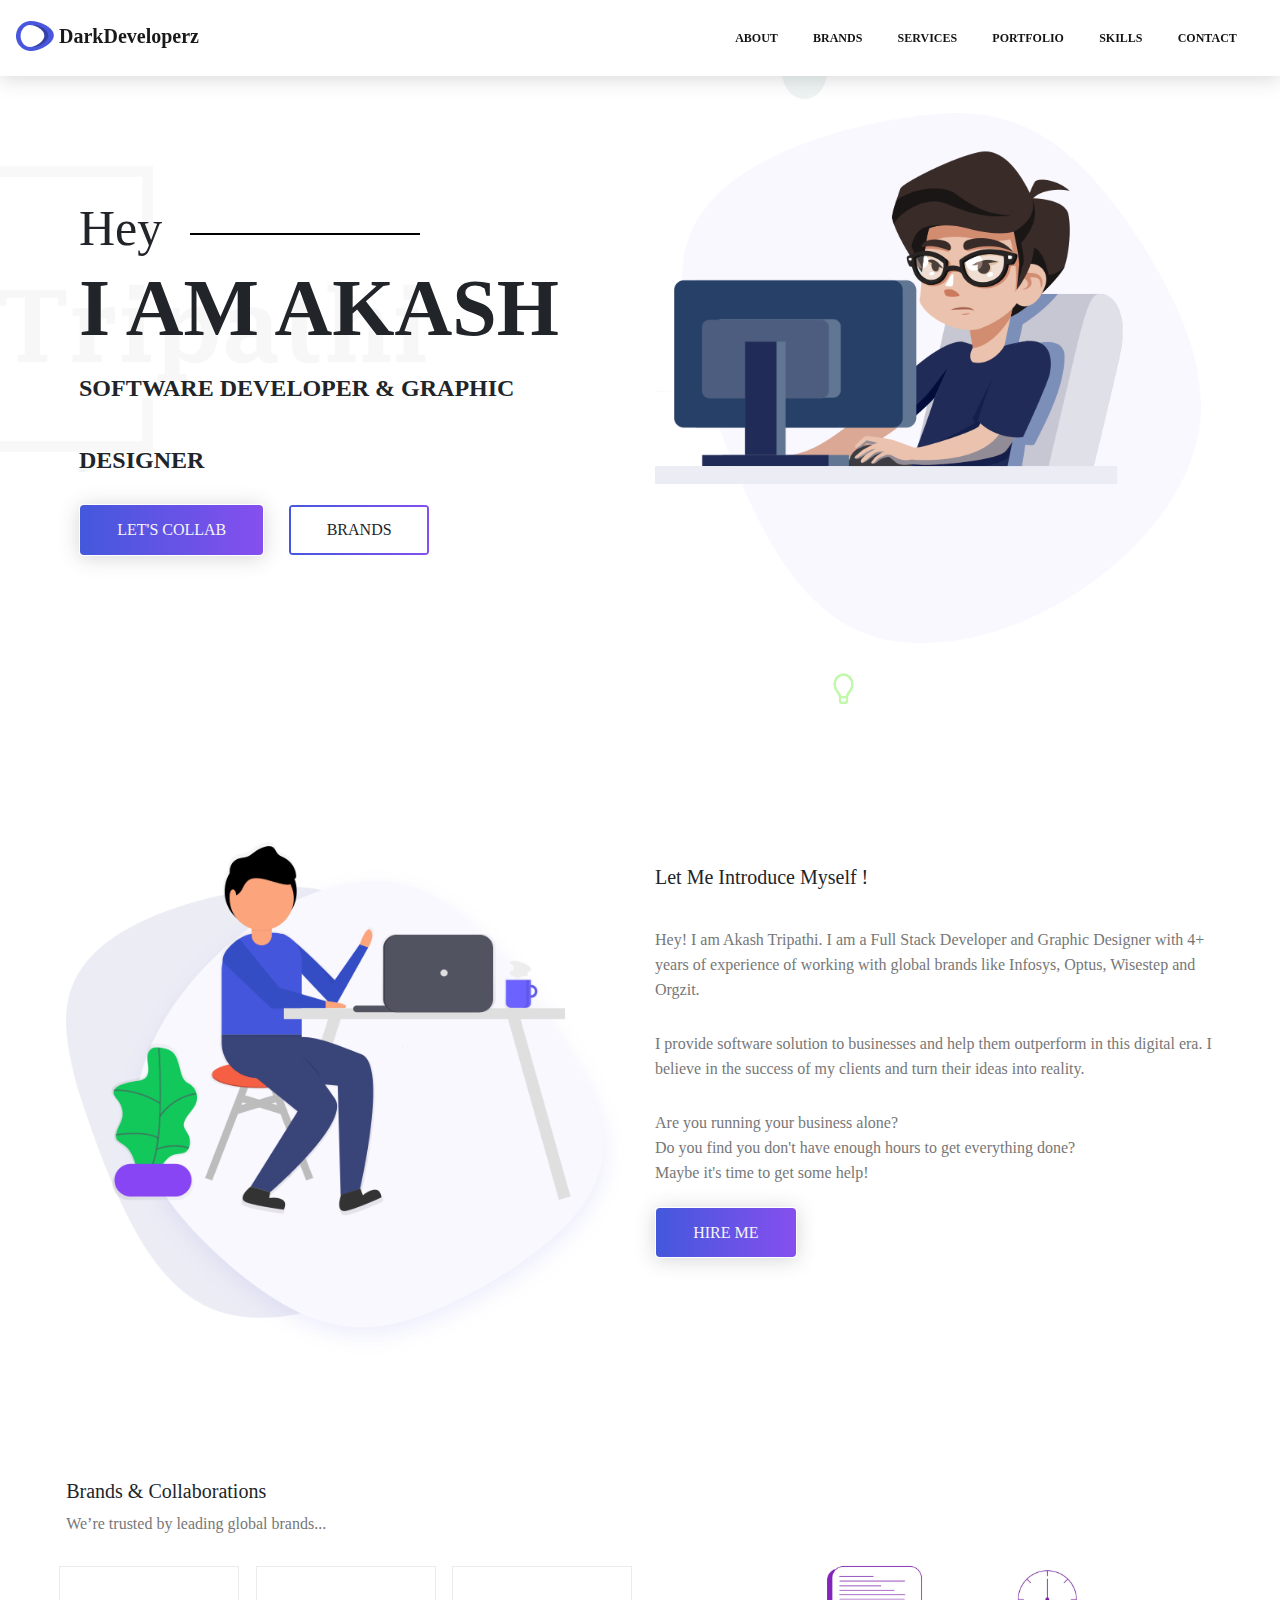
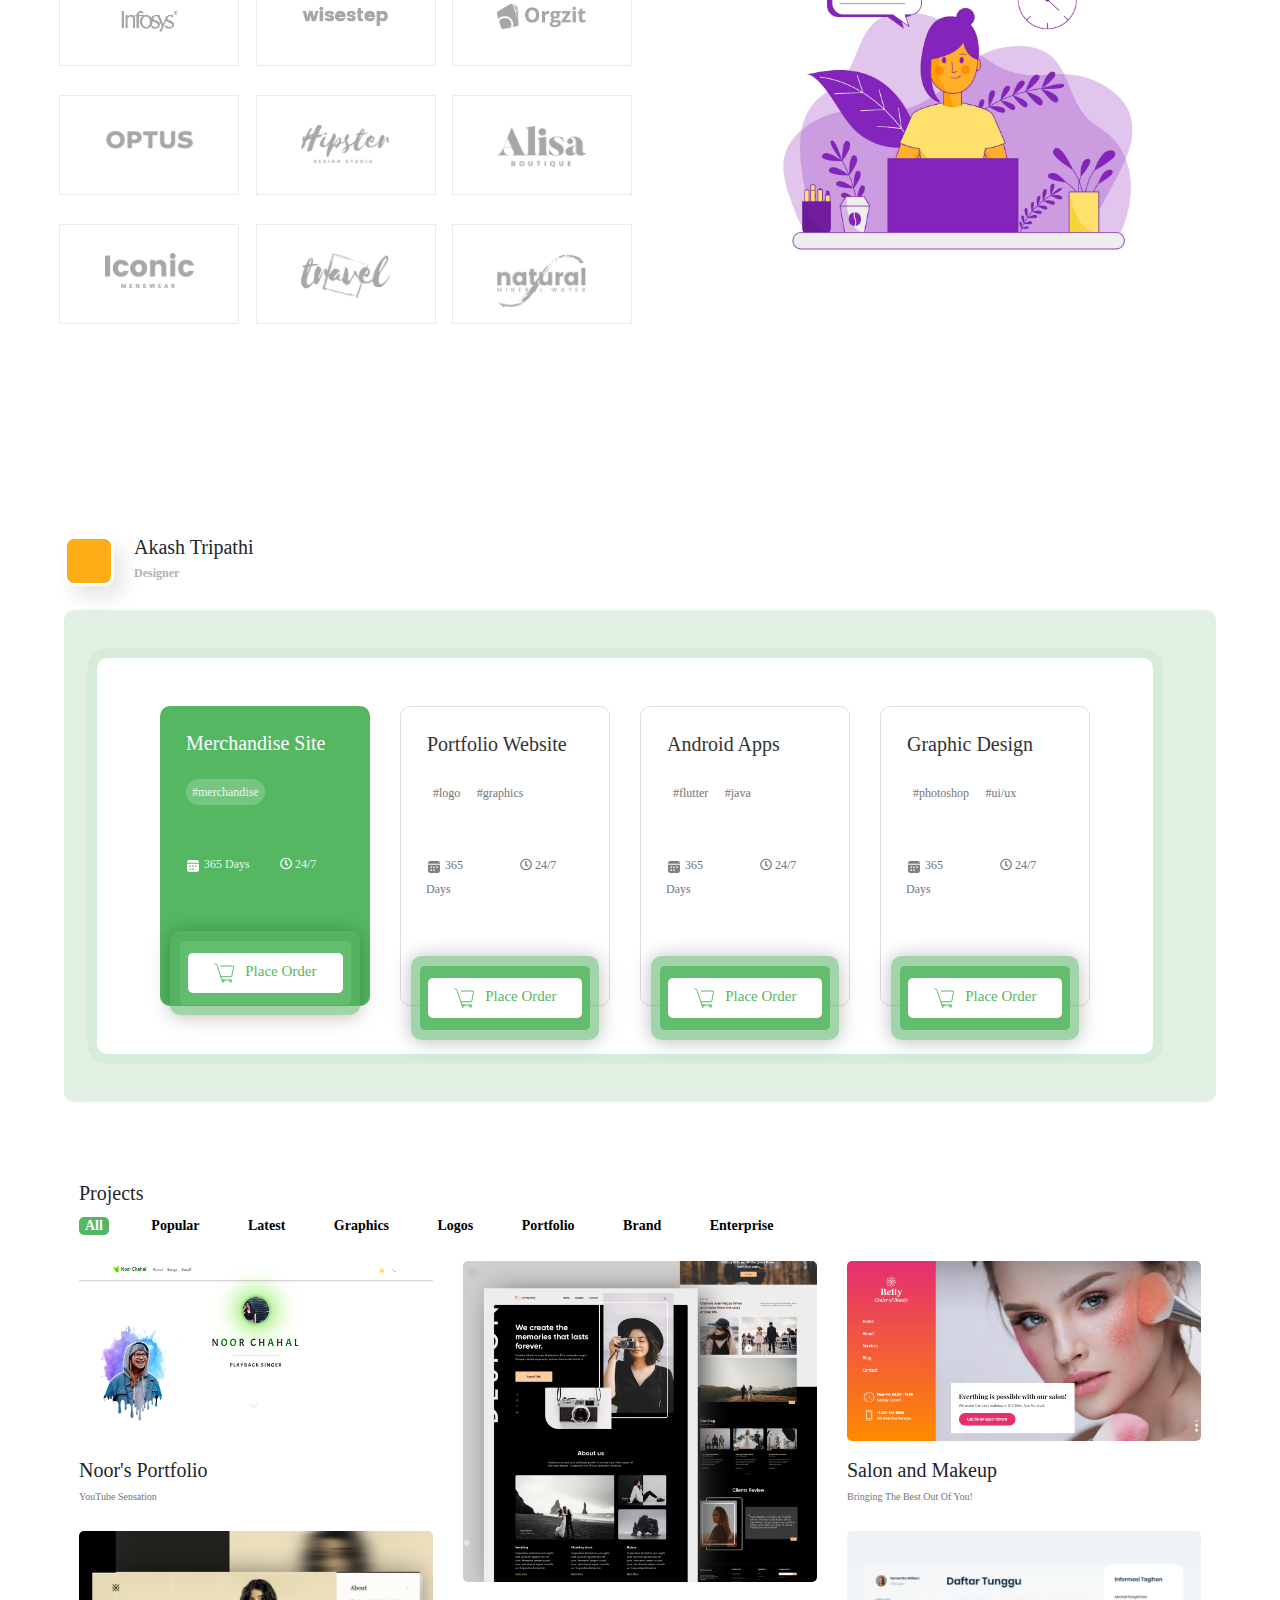
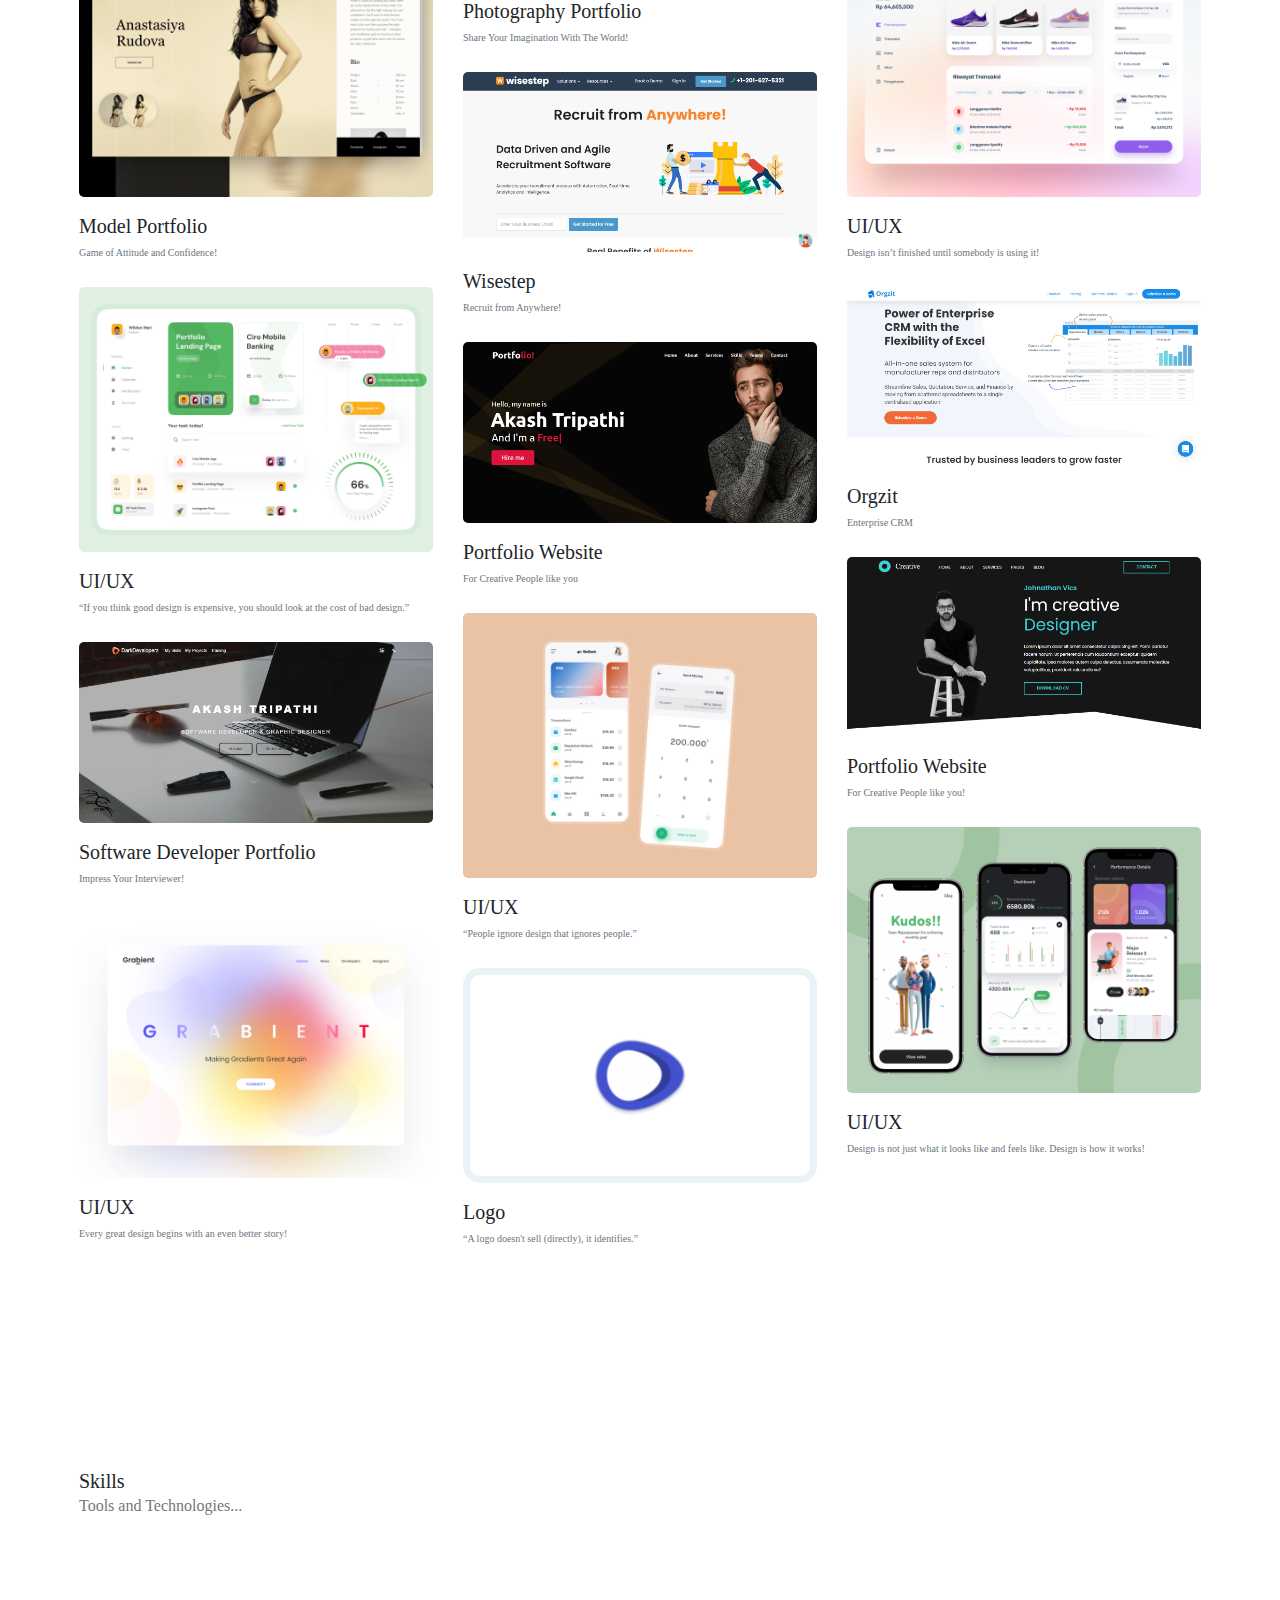
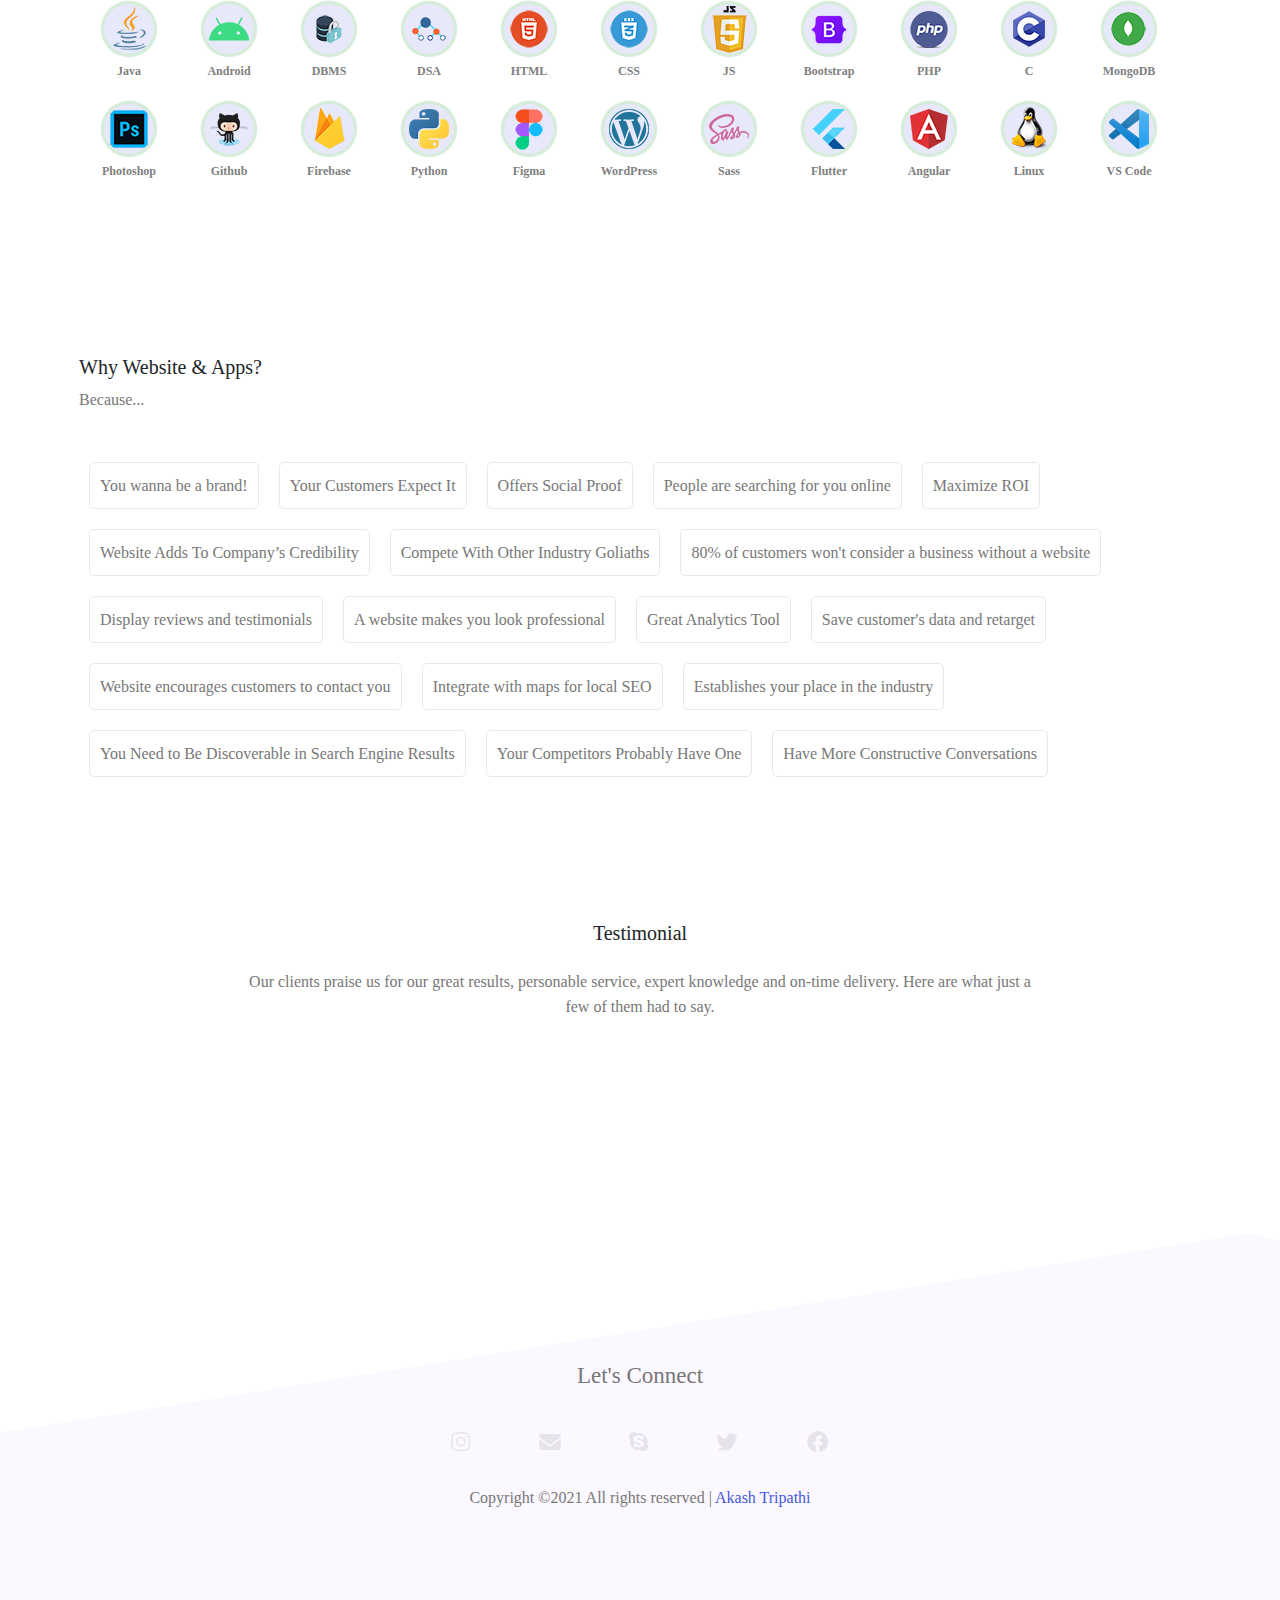
==== commit 782c97ca: "removed magnific popup files" ====
--- a/Portfolio2/index.html
+++ b/Portfolio2/index.html
@@ -2,14 +2,1251 @@
 <html lang="en">
 
 <head>
-    <meta charset="UTF-8">
-    <meta http-equiv="X-UA-Compatible" content="IE=edge">
-    <meta name="viewport" content="width=device-width, initial-scale=1.0">
-    <title>Document</title>
+    <meta http-equiv="Content-Type" content="text/html; charset=UTF-8">
+    <meta name="viewport" content="width=device-width, initial-scale=1, shrink-to-fit=no">
+    <meta name="theme-color" content="#ffffff" />
+    <meta name="description"
+        content="Akash Tripathi develops Android Apps, Web Apps and Desktop Apps. Have a look at the portfolio and get in touch to know more about him.">
+    <meta name="keywords"
+        content="akash tripathi, akash, tripathi, akash tripathi portfolio, akash tripathi website, akash tripathi resume, akash tripathi projects,akash tripathi software developer, akash tripathi graphics desiginer, akash tripathi web applications, akash tripathi desktop applications, akash tripathi java developer,akash tripathi front end developer, akash tripathi back end developer,akash tripathi computer science engineer.">
+    <meta name="author" content="Akash Tripathi">
+    <meta http-equiv="X-UA-Compatible" content="ie=edge">
+    <title>Akash Tripathi | Software Developer + Graphics Designer</title>
+    <link rel="icon" href="/img/logo.png">
+
+    <!--  Bootstrap css file  -->
+    <link rel="stylesheet" href="./css/bootstrap.min.css">
+
+    <!--  font awesome icons  -->
+    <link rel="stylesheet" href="./css/all.min.css">
+
+
+    <!--  Magnific Popup css file  -->
+    <link rel="stylesheet" href="./vendor/Magnific-Popup/dist/magnific-popup.css">
+
+
+    <!--  Owl-carousel css file  -->
+    <link rel="stylesheet" href="./vendor/owl-carousel/css/owl.carousel.min.css">
+    <link rel="stylesheet" href="./vendor/owl-carousel/css/owl.theme.default.min.css">
+
+    <!-- magic-animations file -->
+    <link rel="stylesheet" href="./vendor/magic-master/dist/magic.css">
+
+
+    <!--  custom css file  -->
+    <link rel="stylesheet" href="./css/style.css">
+
+    <!--  Responsive css file  -->
+    <link rel="stylesheet" href="./css/responsive.css">
+
 </head>
 
-<body>
-    hiiiiiiiiiiiiiiiiii testingggggggggggg akashhhh
+<body class="styled-scroll">
+
+    <!--  ======================= Spinner start ================================ -->
+    <div class="spinner-wrapper">
+        <div class="lds-ripple">
+            <div></div>
+            <div></div>
+        </div>
+    </div>
+    <!--  ======================= Spinner end ================================ -->
+
+    <!--  ======================= Start Header Area ============================== -->
+
+    <header class="header_area" id="home">
+        <div class="main-menu">
+            <nav class="navbar navbar-expand-lg navbar-light fixed-top">
+                <a class="navbar-brand brand-text nav-el" href="#home">
+                    <img src="./img/logo.png" draggable="false" class="mb-1" alt="logo">
+                    DarkDeveloperz
+                </a>
+                <button class="navbar-toggler" type="button" data-toggle="collapse" data-target="#navbarNav"
+                    aria-controls="navbarNav" aria-expanded="false" aria-label="Toggle navigation">
+                    <span class="navbar-toggler-icon"></span>
+                </button>
+                <div class="collapse navbar-collapse" id="navbarNav">
+                    <div class="mr-auto"></div>
+                    <ul class="navbar-nav">
+                        <li class="nav-item">
+                            <a class="nav-link nav-el py-0" href="#about">about </a>
+                        </li>
+                        <li class="nav-item">
+                            <a class="nav-link nav-el py-0" href="#brands">brands</a>
+                        </li>
+                        <li class="nav-item">
+                            <a class="nav-link nav-el py-0" href="#services">services</a>
+                        </li>
+                        <li class="nav-item">
+                            <a class="nav-link nav-el py-0" href="#portfolio">portfolio</a>
+                        </li>
+                        <!-- <li class="nav-item">
+                            <a class="nav-link nav-el py-0" href="#skills">skills</a>
+                        </li>
+                        <li class="nav-item">
+                            <a class="nav-link nav-el py-0" href="#gallery">gallery</a>
+                        </li> -->
+                        <!-- <li class="nav-item">
+                            <a class="nav-link nav-el py-0" href="#testimonial">testimonial</a>
+                        </li> -->
+                        <li class="nav-item">
+                            <a class="nav-link nav-el py-0" href="#skills">skills</a>
+                        </li>
+                        <li class="nav-item">
+                            <a class="nav-link nav-el py-0" href="#contact">contact</a>
+                        </li>
+
+                    </ul>
+            </nav>
+            <div class="progress-bar">
+                <div data-size="100" class="progress"></div>
+            </div>
+        </div>
+    </header>
+
+    <!--  ======================= End Header Area ============================== -->
+
+    <!--  ======================= Start Main Area ================================ -->
+    <main class="site-main">
+
+
+        <!--  ======================= Start Banner Area =======================  -->
+        <section class="site-banner">
+            <div class="container">
+                <div class="row">
+                    <div class="col-lg-6 col-md-12 site-title">
+                        <h3 class="title-text">Hey</h3>
+                        <h1 class="title-text text-uppercase magictime fadeInUp">I am Akash</h1>
+                        <h4 class="title-text text-uppercase magictime fadeInUp">Software Developer &amp; Graphic
+                            Designer</h4>
+                        <div class="site-buttons">
+                            <div class="d-flex flex-row flex-wrap">
+                                <a href="./forms/registration/form.html" target="_blank">
+                                    <button type="button" class="btn button primary-button mr-4 text-uppercase">
+                                        Let's Collab
+                                    </button>
+                                </a>
+                                <a href="#brands" class="nav-el">
+                                    <button type="button" class="btn button secondary-button text-uppercase brand-btn">
+                                        Brands
+                                    </button>
+                                </a>
+                            </div>
+                        </div>
+                    </div>
+                    <div class="col-lg-6 col-md-12 banner-image">
+                        <img src="./img/banner/banner-image.png" draggable="false" alt="banner-img" class="img-fluid">
+                    </div>
+                </div>
+            </div>
+        </section>
+        <!--  ======================= End Banner Area =======================  -->
+
+        <!--  ========================= About Area ==========================  -->
+
+        <section class="about-area" id="about">
+            <div class="container-fluid">
+                <div class="row">
+                    <div class="col-lg-6 col-md-12">
+                        <br /><br />
+                        <div class="about-image">
+                            <img src="./img/about-us.png" draggable="false" alt="About us" class="img-fluid">
+                        </div>
+                    </div>
+                    <div class="col-lg-6 col-md-12 about-title">
+                        <br />
+                        <h2 class="pt-5">
+                            <span>Let Me Introduce Myself !</span>
+                        </h2>
+                        <div class="paragraph py-4 w-100">
+                            <p class="para">
+                                Hey! I am Akash Tripathi. I am a Full Stack Developer and Graphic Designer
+                                with 4+ years of experience of working with global brands like Infosys, Optus, Wisestep
+                                and Orgzit.
+                            </p>
+                            <p class="para">
+                                I provide software solution to businesses and help them outperform in this digital era.
+                                I believe in the success of my clients and turn their ideas into reality.
+                            </p>
+                            <p class="para">
+                                Are you running your business alone? <br />
+                                Do you find you don't have enough hours to get everything done? <br />
+                                Maybe it's time to get some help!
+                            <div class="site-buttons">
+                                <div class="d-flex flex-row flex-wrap">
+                                    <a href="./forms/registration/form.html" target="_blank">
+                                        <button type="button" class="btn button primary-button mr-4 text-uppercase">
+                                            hire me
+                                        </button>
+                                    </a>
+                                </div>
+                            </div>
+                            </p>
+                        </div>
+                    </div>
+                </div>
+            </div>
+        </section>
+
+        <!--  ========================= End About Area ==========================  -->
+
+        <!--  ======================== Brand Area ==============================  -->
+
+        <section class="brand-area" id="brands">
+            <div class="container-fluid">
+                <div class="row">
+                    <div class="col-xl-6 col-lg-12 col-md-12">
+                        <h2 class="heading pt-5">
+                            <span>Brands & Collaborations</span>
+                        </h2>
+                        <p class="para">
+                            We’re trusted by leading global brands...
+                        </p>
+                        <div class="first-row row">
+                            <div class="col-lg-4 col-md-4 col-sm-4">
+                                <a href="https://www.infosys.com/" target="_blank">
+                                    <div class="single-brand">
+                                        <img src="./img/brands/logo1.png" draggable="false" alt="Brand-1 ">
+                                    </div>
+                                </a>
+                            </div>
+                            <div class="col-lg-4 col-md-4 col-sm-4">
+                                <a href="https://wisestep.com/" target="_blank">
+                                    <div class="single-brand">
+                                        <img src="./img/brands/logo2.png" draggable="false" alt="Brand-2 ">
+                                    </div>
+                                </a>
+                            </div>
+                            <div class="col-lg-4 col-md-4 col-sm-4">
+                                <a href="https://orgzit.com/" target="_blank">
+                                    <div class="single-brand">
+                                        <img src="./img/brands/logo3.png" draggable="false" alt="Brand-3 ">
+                                    </div>
+                                </a>
+                            </div>
+                            <div class="col-lg-4 col-md-4 col-sm-4">
+                                <a href="https://www.optus.com.au/" target="_blank">
+                                    <div class="single-brand">
+                                        <img src="./img/brands/logo4.png" draggable="false" alt="Brand-4">
+                                    </div>
+                                </a>
+                            </div>
+                            <div class="col-lg-4 col-md-4 col-sm-4">
+                                <a href="#" target="_blank">
+                                    <div class="single-brand">
+                                        <img src="./img/brands/logo5.png" draggable="false" alt="Brand-5 ">
+                                    </div>
+                                </a>
+                            </div>
+                            <div class="col-lg-4 col-md-4 col-sm-4">
+                                <a href="#" target="_blank">
+                                    <div class="single-brand">
+                                        <img src="./img/brands/logo6.png" draggable="false" alt="Brand-6">
+                                    </div>
+                                </a>
+                            </div>
+                            <div class="col-lg-4 col-md-4 col-sm-4">
+                                <a href="#" target="_blank">
+                                    <div class="single-brand">
+                                        <img src="./img/brands/logo7.png" draggable="false" alt="Brand-7 ">
+                                    </div>
+                                </a>
+                            </div>
+                            <div class="col-lg-4 col-md-4 col-sm-4">
+                                <a href="#" target="_blank">
+                                    <div class="single-brand">
+                                        <img src="./img/brands/logo8.png" draggable="false" alt="Brand-8 ">
+                                    </div>
+                                </a>
+                            </div>
+                            <div class="col-lg-4 col-md-4 col-sm-4">
+                                <a href="#" target="_blank">
+                                    <div class="single-brand">
+                                        <img src="./img/brands/logo9.png" draggable="false" alt="Brand-9">
+                                    </div>
+                                </a>
+                            </div>
+                        </div>
+                    </div>
+                    <div class="col-lg-6 col-md-12">
+                        <div class="about-image pl-5 pt-5">
+                            <br /><br />
+                            <img src="./img/collab.jpg" draggable="false" alt="collab" class="img-fluid">
+                        </div>
+                    </div>
+                </div>
+            </div>
+        </section>
+
+        <!--  ======================== End Brand Area ==============================  -->
+
+        <!--  ====================== Start Services Area =============================  -->
+
+        <section class="services-area" id="services">
+            <br /><br /><br /><br />
+            <div class="container avatar-c">
+                <div class="row">
+                    <div class="avatar-container">
+                    </div>
+                    <!-- <div class="col-lg-5 px-4 heading"> -->
+                    <div class="avatar-text">
+                        Akash Tripathi <br />
+                        <span class="mt-n5"
+                            style="font: normal bold 12px/10px var(--roboto); color: #b1b1b1;">Designer</span>
+                    </div>
+                    <!-- <div class="col-lg-6 heading">Services</div> -->
+                </div>
+            </div>
+            <br />
+            <div class="container py-5 px-5 card-bg" style="background-color: #e0f1e3; border-radius: 10px;">
+                <div class="container-fluid card-container py-5 px-5 row">
+                    <div class="col-lg-3">
+                        <div class="cards">
+                            <h6 class="py-3 px-3">Merchandise Site</h6>
+                            <div class="px-3">
+                                <span class="tag">#merchandise</span>
+                            </div>
+                            <!-- <hr style="background-color: white;"> -->
+                            <div class="container-fluid py-5 extra-info">
+                                <div class="row">
+                                    <div class="col-sm-6">
+                                        <span class="card-font"><img src="./icons/calendar.svg" draggable="false"> 365
+                                            Days</span>
+                                    </div>
+                                    <div class="col-sm-6">
+                                        <span class="card-font"><i class="far fa-clock fa-md text-white"></i>
+                                            24/7</span>
+                                    </div>
+                                </div>
+                            </div>
+                            <div class="card-footers swipeAnimate mt-2">
+                                <div class="container d-flex align-items-center justify-content-center p-2"
+                                    style="background-color: #63bd6f; border-radius: 5px;">
+                                    <!-- Book Now -->
+                                    <br />
+                                    <button type="button" style="color: #54b762;"
+                                        onclick="window.open('./forms/registration/form.html','_blank')"> <img
+                                            src="./icons/shopping-cart.svg" draggable="false" class="pr-2">
+                                        Place Order
+                                    </button>
+                                    <br /><br />
+                                </div>
+                            </div>
+                        </div>
+                    </div>
+                    <div class="col-lg-3">
+                        <div class="cards"
+                            style="background-color: #fff; border: 1px solid #dedede; background-image: url('/icons/vectorpaintgrey.svg');">
+                            <h6 class="py-3 px-3" style="color: #333333;">Portfolio Website</h6>
+                            <div class="px-3">
+                                <span class="tag"
+                                    style="background-color: rgba(255, 255, 255, 0.753); color: #737473;">#logo</span>
+                                <span class="tag"
+                                    style="background-color: rgba(255, 255, 255, 0.753); color: #737473;">#graphics</span>
+                            </div>
+                            <div class="container-fluid py-5 extra-info">
+                                <div class="row">
+                                    <div class="col-sm-6">
+                                        <span class="card-font text-secondary"><img src="./icons/calendar-grey.svg"
+                                                draggable="false"> 365
+                                            Days</span>
+                                    </div>
+                                    <div class="col-sm-6">
+                                        <span class="card-font text-secondary"><i
+                                                class="far fa-clock fa-md text-secondary"></i> 24/7</span>
+                                    </div>
+                                </div>
+                            </div>
+
+                            <div class="card-footers swipeAnimate mt-2">
+                                <div class="container d-flex align-items-center justify-content-center p-2"
+                                    style="background-color: #63bd6f; border-radius: 5px;">
+                                    <!-- Book Now -->
+                                    <br />
+                                    <button type="button" style="color: #54b762;"
+                                        onclick="window.open('./forms/registration/form.html','_blank')"> <img
+                                            src="./icons/shopping-cart.svg" draggable="false" class="pr-2">
+                                        Place Order
+                                    </button>
+                                    <br /><br />
+                                </div>
+                            </div>
+                        </div>
+                    </div>
+                    <div class="col-lg-3">
+                        <div class="cards"
+                            style="background-color: #fff; border: 1px solid #dedede; background-image: url('/icons/vectorpaintgrey.svg');">
+                            <h6 class="py-3 px-3" style="color: #333333;">Android Apps</h6>
+                            <div class="px-3">
+                                <span class="tag"
+                                    style="background-color: rgba(255, 255, 255, 0.753); color: #737473;">#flutter</span>
+                                <span class="tag"
+                                    style="background-color: rgba(255, 255, 255, 0.753); color: #737473;">#java</span>
+                            </div>
+                            <div class="container-fluid py-5 extra-info">
+                                <div class="row">
+                                    <div class="col-lg-6">
+                                        <span class="card-font text-secondary"><img src="./icons/calendar-grey.svg"
+                                                draggable="false"> 365
+                                            Days</span>
+                                    </div>
+                                    <div class="col-lg-6">
+                                        <span class="card-font text-secondary"><i
+                                                class="far fa-clock fa-md text-secondary"></i> 24/7</span>
+                                    </div>
+                                </div>
+                            </div>
+
+                            <div class="card-footers swipeAnimate mt-2">
+                                <div class="container d-flex align-items-center justify-content-center p-2"
+                                    style="background-color: #63bd6f; border-radius: 5px;">
+                                    <!-- Book Now -->
+                                    <br />
+                                    <button type="button" style="color: #54b762;"
+                                        onclick="window.open('./forms/registration/form.html','_blank')"> <img
+                                            src="./icons/shopping-cart.svg" draggable="false" class="pr-2">
+                                        Place Order
+                                    </button>
+                                    <br /><br />
+                                </div>
+                            </div>
+                        </div>
+                    </div>
+                    <div class="col-lg-3">
+                        <div class="cards"
+                            style="background-color: #fff; border: 1px solid #dedede; background-image: url('/icons/vectorpaintgrey.svg');">
+                            <h6 class="py-3 px-3" style="color: #333333;">Graphic Design</h6>
+                            <div class="px-3">
+                                <span class="tag"
+                                    style="background-color: rgba(255, 255, 255, 0.753); color: #737473;">#photoshop</span>
+                                <span class="tag"
+                                    style="background-color: rgba(255, 255, 255, 0.753); color: #737473;">#ui/ux</span>
+                            </div>
+                            <div class="container-fluid py-5 extra-info">
+                                <div class="row">
+                                    <div class="col-lg-6">
+                                        <span class="card-font text-secondary"><img src="./icons/calendar-grey.svg"
+                                                draggable="false"> 365
+                                            Days</span>
+                                    </div>
+                                    <div class="col-lg-6">
+                                        <span class="card-font text-secondary">
+                                            <i class="far fa-clock fa-md text-secondary"></i> 24/7</span>
+                                    </div>
+                                </div>
+                            </div>
+
+                            <div class="card-footers swipeAnimate mt-2">
+                                <div class="container d-flex align-items-center justify-content-center p-2"
+                                    style="background-color: #63bd6f; border-radius: 5px;">
+                                    <!-- Book Now -->
+                                    <br />
+                                    <button type="button" style="color: #54b762;"
+                                        onclick="window.open('./forms/registration/form.html','_blank')"> <img
+                                            src="./icons/shopping-cart.svg" draggable="false" class="pr-2">
+                                        Place Order
+                                    </button>
+                                    <br /><br />
+                                </div>
+                            </div>
+                        </div>
+                    </div>
+                </div>
+            </div>
+            <!-- <div class="container">
+                <div class="row">
+                    <div class="col-lg-12 text-center services-title">
+                        <br />
+                        <h2 class="heading pt-5">
+                            <span>Services</span>
+                        </h2>
+                        <p class="para">
+                            What sets us apart is a drive to champion your business and create technology that takes
+                            it from good to great. Book your appointment now and see the difference we can
+                            make.
+                        </p>
+                    </div>
+                </div>
+                <div class="container services-list" style="background-color: #e0f1e3;">
+                    <div class="row">
+                        <div class="col-lg-3 col-md-6 col-sm-12">
+                            <div class="services">
+                                <div class="sevices-img text-center py-4">
+                                    <img src="./img/services/s1.png" alt="Services-1">
+                                </div>
+                                <div class="card-body text-center">
+                                    <h5 class="card-title font-roboto">Wordpress</h5>
+                                    <p class="card-text text-secondary">
+                                        WordPress is a free and open-source content management system written in PHP and
+                                        paired with a MySQL or MariaDB database.
+                                    </p>
+                                </div>
+                            </div>
+                        </div>
+                        <div class="col-lg-3 col-md-6 col-sm-12">
+                            <div class="services">
+                                <div class="sevices-img text-center py-4">
+                                    <img src="./img/services/s2.png" alt="Services-2">
+                                </div>
+                                <div class="card-body text-center">
+                                    <h5 class="card-title font-roboto">UI/UX Desing</h5>
+                                    <p class="card-text text-secondary">
+                                        Adobe Photoshop <br />
+                                        Adobe XD <br />
+                                        Figma
+                                    </p>
+                                </div>
+                            </div>
+                        </div>
+                        <div class="col-lg-3 col-md-6 col-sm-12">
+                            <div class="services">
+                                <div class="sevices-img text-center py-4">
+                                    <img src="./img/services/s3.png" alt="Services-3">
+                                </div>
+                                <div class="card-body">
+                                    <h5 class="card-title text-uppercase font-roboto">Web Development</h5>
+                                    <p class="card-text text-secondary">
+                                    <ol>
+                                        <li>HTML</li>
+                                        <li>CSS</li>
+                                        <li>SASS/LESS</li>
+                                        <li>Bootstrap</li>
+                                        <li>Javascript</li>
+                                        <li>MEAN Stack</li>
+                                    </ol>
+                                    </p>
+                                </div>
+                            </div>
+                        </div>
+                        <div class="col-lg-3 col-md-6 col-sm-12">
+                            <div class="services">
+                                <div class="sevices-img text-center py-4">
+                                    <img src="./img/services/s4.png" alt="Services-4">
+                                </div>
+                                <div class="card-body text-center">
+                                    <h5 class="card-title text-uppercase font-roboto">seo optimize</h5>
+                                    <p class="card-text text-secondary">
+                                        Some quick example text to build on the card
+                                        title and make up
+                                        the bulk of the card's content.
+                                    </p>
+                                </div>
+                            </div>
+                        </div>
+                    </div>
+                </div>
+            </div> -->
+        </section>
+        <!-- <br /><br /><br /> -->
+
+        <!--  ====================== End Services Area =============================  -->
+
+        <!--  ======================= Project Area =============================  -->
+
+        <section class="project-area" id="portfolio">
+            <div class="container">
+                <div class="project-title">
+                    <h2 class="heading pt-3">
+                        <span>Projects</span>
+                    </h2>
+                </div>
+
+                <div class="button-group">
+                    <!-- <button type="button" class="active btn-grp-btn-active" id="btn1" data-filter="*">All</button> -->
+                    <!--for showing all products-->
+                    <button type="button" class="active btn-grp-btn-active" id="btn1" data-filter=".all">All</button>
+                    <button type="button" class="btn-clicked" data-filter=".popular">Popular</button>
+                    <button type="button" class="btn-clicked" data-filter=".latest">Latest</button>
+                    <button type="button" class="btn-clicked" data-filter=".graphics">Graphics</button>
+                    <!-- <button type="button" class="btn-clicked" data-filter=".photoshop">Photoshop</button> -->
+                    <button type="button" class="btn-clicked" data-filter=".logos">Logos</button>
+                    <button type="button" class="btn-clicked" data-filter=".portfolio">Portfolio</button>
+                    <button type="button" class="btn-clicked" data-filter=".brand">Brand</button>
+                    <button type="button" class="btn-clicked" data-filter=".enterprise">Enterprise</button>
+                </div>
+                <br />
+                <div class="row grid">
+                    <div class="col-lg-4 col-md-6 col-sm-12 element-item all popular latest portfolio">
+                        <div class="our-project">
+                            <div class="img">
+                                <!-- <a class="test-popup-link" href="./img/portfolio/pf1.png"> -->
+                                <a href="https://darkdeveloperz.github.io/Portfolio1/" target="_blank">
+                                    <img src="./img/portfolio/pf1.png" draggable="false" alt="portfolio-1"
+                                        class="img-fluid">
+                                </a>
+                            </div>
+                            <div class="title py-4">
+                                <h4 class="">Noor's Portfolio</h4>
+                                <span class="text-secondary">YouTube Sensation</span>
+                            </div>
+                        </div>
+                    </div>
+                    <div class="col-lg-4 col-md-6 col-sm-12 element-item all portfolio">
+                        <div class="our-project">
+                            <div class="img">
+                                <!-- <a class="test-popup-link" href="./img/portfolio/pf1.png"> -->
+                                <a href="" onclick="return false;">
+                                    <img src="./img/portfolio/pf9.png" draggable="false" alt="portfolio-4"
+                                        class="img-fluid">
+                                </a>
+                            </div>
+                            <div class="title py-4">
+                                <h4 class="">Photography Portfolio</h4>
+                                <span class="text-secondary">Share Your Imagination With The World!</span>
+                            </div>
+                        </div>
+                    </div>
+                    <div class="col-lg-4 col-md-6 col-sm-12 element-item all popular brand">
+                        <div class="our-project">
+                            <div class="img">
+                                <!-- <a class="test-popup-link" href="./img/portfolio/pf1.png"> -->
+                                <a href="https://darkdeveloperz.github.io/Portfolio5/" target="_blank">
+                                    <img src="./img/portfolio/pf7.png" draggable="false" alt="portfolio-4"
+                                        class="img-fluid">
+                                </a>
+                            </div>
+                            <div class="title py-4">
+                                <h4 class="">Salon and Makeup</h4>
+                                <span class="text-secondary">Bringing The Best Out Of You!</span>
+                            </div>
+                        </div>
+                    </div>
+                    <div class="col-lg-4 col-md-6 col-sm-12 element-item all popular latest portfolio">
+                        <div class="our-project">
+                            <div class="img">
+                                <!-- <a class="test-popup-link" href="./img/portfolio/pf1.png"> -->
+                                <a href="" onclick="return false;">
+                                    <img src="./img/portfolio/pf8.webp" draggable="false" alt="portfolio-4"
+                                        class="img-fluid">
+                                </a>
+                            </div>
+                            <div class="title py-4">
+                                <h4 class="">Model Portfolio</h4>
+                                <span class="text-secondary">Game of Attitude and Confidence!</span>
+                            </div>
+                        </div>
+                    </div>
+                    <div class="col-lg-4 col-md-6 col-sm-12 element-item all popular latest graphics brand">
+                        <div class="our-project">
+                            <div class="img">
+                                <!-- <a class="test-popup-link" href="./img/portfolio/pf1.png"> -->
+                                <a href="" onclick="return false;">
+                                    <img src="./img/portfolio/pf12.webp" draggable="false" alt="portfolio-4"
+                                        class="img-fluid">
+                                </a>
+                            </div>
+                            <div class="title py-4">
+                                <h4 class="">UI/UX</h4>
+                                <span class="text-secondary">Design isn’t finished until somebody is using it!</span>
+                            </div>
+                        </div>
+                    </div>
+                    <div class="col-lg-4 col-md-6 col-sm-12 element-item all brand enterprise">
+                        <div class="our-project">
+                            <div class="img">
+                                <!-- <a class="test-popup-link" href="./img/portfolio/pf1.png"> -->
+                                <a href="https://wisestep.com/" target="_blank">
+                                    <img src="./img/portfolio/pf3.png" draggable="false" alt="portfolio-3"
+                                        class="img-fluid">
+                                </a>
+                            </div>
+                            <div class="title py-4">
+                                <h4 class="">Wisestep</h4>
+                                <span class="text-secondary">Recruit from Anywhere!</span>
+                            </div>
+                        </div>
+                    </div>
+                    <div class="col-lg-4 col-md-6 col-sm-12 element-item all popular latest graphics">
+                        <div class="our-project">
+                            <div class="img">
+                                <!-- <a class="test-popup-link" href="./img/portfolio/pf1.png"> -->
+                                <a href="" onclick="return false;">
+                                    <img src="./img/portfolio/pf13.webp" draggable="false" alt="portfolio-4"
+                                        class="img-fluid">
+                                </a>
+                            </div>
+                            <div class="title py-4">
+                                <h4 class="">UI/UX</h4>
+                                <span class="text-secondary">“If you think good design is expensive, you should look at
+                                    the cost of bad design.”</span>
+                            </div>
+                        </div>
+                    </div>
+                    <div class="col-lg-4 col-md-6 col-sm-12 element-item all brand enterprise">
+                        <div class="our-project">
+                            <div class="img">
+                                <!-- <a class="test-popup-link" href="./img/portfolio/pf1.png"> -->
+                                <a href="https://orgzit.com/" target="_blank">
+                                    <img src="./img/portfolio/pf4.png" draggable="false" alt="portfolio-4"
+                                        class="img-fluid">
+                                </a>
+                            </div>
+                            <div class="title py-4">
+                                <h4 class="">Orgzit</h4>
+                                <span class="text-secondary">Enterprise CRM</span>
+                            </div>
+                        </div>
+                    </div>
+                    <div class="col-lg-4 col-md-6 col-sm-12 element-item all portfolio">
+                        <div class="our-project">
+                            <div class="img">
+                                <!-- <a class="test-popup-link" href="./img/portfolio/pf1.png"> -->
+                                <a href="https://darkdeveloperz.github.io/Portfolio3/" target="_blank">
+                                    <img src="./img/portfolio/pf5.png" draggable="false" alt="portfolio-4"
+                                        class="img-fluid">
+                                </a>
+                            </div>
+                            <div class="title py-4">
+                                <h4 class="">Portfolio Website</h4>
+                                <span class="text-secondary">For Creative People like you</span>
+                            </div>
+                        </div>
+                    </div>
+                    <div class="col-lg-4 col-md-6 col-sm-12 element-item all portfolio">
+                        <div class="our-project">
+                            <div class="img">
+                                <!-- <a class="test-popup-link" href="./img/portfolio/pf1.png"> -->
+                                <a href="https://darkdeveloperz.github.io/Portfolio4/" target="_blank">
+                                    <img src="./img/portfolio/pf6.png" draggable="false" alt="portfolio-4"
+                                        class="img-fluid">
+                                </a>
+                            </div>
+                            <div class="title py-4">
+                                <h4 class="">Portfolio Website</h4>
+                                <span class="text-secondary">For Creative People like you!</span>
+                            </div>
+                        </div>
+                    </div>
+                    <div class="col-lg-4 col-md-6 col-sm-12 element-item all graphics">
+                        <div class="our-project">
+                            <div class="img">
+                                <!-- <a class="test-popup-link" href="./img/portfolio/pf1.png"> -->
+                                <a href="" onclick="return false;">
+                                    <img src="./img/portfolio/pf11.webp" draggable="false" alt="portfolio-4"
+                                        class="img-fluid">
+                                </a>
+                            </div>
+                            <div class="title py-4">
+                                <h4 class="">UI/UX</h4>
+                                <span class="text-secondary">“People ignore design that ignores people.”</span>
+                            </div>
+                        </div>
+                    </div>
+                    <div class="col-lg-4 col-md-6 col-sm-12 element-item all popular latest portfolio">
+                        <div class="our-project">
+                            <div class="img">
+                                <!-- <a class="test-popup-link" href="./img/portfolio/pf1.png"> -->
+                                <a href="https://darkdeveloperz.github.io/" target="_blank">
+                                    <img src="./img/portfolio/pf2.png" draggable="false" alt="portfolio-2"
+                                        class="img-fluid">
+                                </a>
+                            </div>
+                            <div class="title py-4">
+                                <h4 class="">Software Developer Portfolio</h4>
+                                <span class="text-secondary">Impress Your Interviewer!</span>
+                            </div>
+                        </div>
+                    </div>
+                    <div class="col-lg-4 col-md-6 col-sm-12 element-item all latest graphics brand">
+                        <div class="our-project">
+                            <div class="img">
+                                <!-- <a class="test-popup-link" href="./img/portfolio/pf1.png"> -->
+                                <a href="" onclick="return false;">
+                                    <img src="./img/portfolio/pf15.webp" draggable="false" alt="portfolio-4"
+                                        class="img-fluid">
+                                </a>
+                            </div>
+                            <div class="title py-4">
+                                <h4 class="">UI/UX</h4>
+                                <span class="text-secondary">Design is not just what it looks like and feels like.
+                                    Design is how it works!</span>
+                            </div>
+                        </div>
+                    </div>
+                    <div class="col-lg-4 col-md-6 col-sm-12 element-item all graphics">
+                        <div class="our-project">
+                            <div class="img">
+                                <!-- <a class="test-popup-link" href="./img/portfolio/pf1.png"> -->
+                                <a href="" onclick="return false;">
+                                    <img src="./img/portfolio/pf16.webp" draggable="false" alt="portfolio-4"
+                                        class="img-fluid">
+                                </a>
+                            </div>
+                            <div class="title py-4">
+                                <h4 class="">UI/UX</h4>
+                                <span class="text-secondary">Every great design begins with an even better story!</span>
+                            </div>
+                        </div>
+                    </div>
+                    <div class="col-lg-4 col-md-6 col-sm-12 element-item logos">
+                        <div class="our-project">
+                            <div class="img">
+                                <!-- <a class="test-popup-link" href="./img/portfolio/pf1.png"> -->
+                                <a href="" onclick="return false;">
+                                    <img src="./img/portfolio/pf17.png" draggable="false" alt="portfolio-4"
+                                        class="img-fluid">
+                                </a>
+                            </div>
+                            <div class="title py-4">
+                                <h4 class="">Logo</h4>
+                                <span class="text-secondary">“A logo doesn't sell (directly), it identifies.”</span>
+                            </div>
+                        </div>
+                    </div>
+                    <div class="col-lg-4 col-md-6 col-sm-12 element-item all logos">
+                        <div class="our-project">
+                            <div class="img">
+                                <!-- <a class="test-popup-link" href="./img/portfolio/pf1.png"> -->
+                                <a href="" onclick="return false;">
+                                    <img src="./img/portfolio/pf18.png" draggable="false" alt="portfolio-4"
+                                        class="img-fluid">
+                                </a>
+                            </div>
+                            <div class="title py-4">
+                                <h4 class="">Logo</h4>
+                                <span class="text-secondary">“A logo doesn't sell (directly), it identifies.”</span>
+                            </div>
+                        </div>
+                    </div>
+                </div>
+            </div>
+        </section>
+
+        <!--  ======================= End Project Area =============================  -->
+
+        <!--  ======================= Skills Area =============================  -->
+        <br /><br />
+        <section class="skills-area" id="skills">
+            <div class="container">
+                <div class="project-title">
+                    <h2 class="heading pt-3">
+                        <br /><br /><br />
+                        <span>Skills</span>
+                        <p class="para">
+                            Tools and Technologies...
+                        </p>
+                        <br /><br />
+                    </h2>
+                </div>
+            </div>
+            <div class="container d-flex flex-wrap">
+                <a class="tile" title="Java">
+                    <div class="tile-icon">
+                        <img draggable="false" src="./img/skills/java.png">
+                    </div>
+                    <div class="tile-title title-ltr">
+                        <span>Java</span>
+                    </div>
+                </a>
+                <a class="tile" title="Android">
+                    <div class="tile-icon">
+                        <img draggable="false" src="./img/skills/android.png">
+                    </div>
+                    <div class="tile-title title-ltr">
+                        <span>Android</span>
+                    </div>
+                </a>
+                <a class="tile" title="DBMS">
+                    <div class="tile-icon">
+                        <img draggable="false" src="./img/skills/db.png">
+                    </div>
+                    <div class="tile-title title-ltr">
+                        <span>DBMS</span>
+                    </div>
+                </a>
+                <a class="tile" title="DSA">
+                    <div class="tile-icon">
+                        <img draggable="false" src="./img/skills/dsa.png">
+                    </div>
+                    <div class="tile-title title-ltr">
+                        <span>DSA</span>
+                    </div>
+                </a>
+                <a class="tile" title="HTML">
+                    <div class="tile-icon">
+                        <img draggable="false" src="./img/skills/html.png">
+                    </div>
+                    <div class="tile-title title-ltr">
+                        <span>HTML</span>
+                    </div>
+                </a>
+                <a class="tile" title="CSS">
+                    <div class="tile-icon">
+                        <img draggable="false" src="./img/skills/css.png">
+                    </div>
+                    <div class="tile-title title-ltr">
+                        <span>CSS</span>
+                    </div>
+                </a>
+                <a class="tile" title="JS">
+                    <div class="tile-icon">
+                        <img draggable="false" src="./img/skills/js.png">
+                    </div>
+                    <div class="tile-title title-ltr">
+                        <span>JS</span>
+                    </div>
+                </a>
+                <a class="tile" title="Bootstrap">
+                    <div class="tile-icon">
+                        <img draggable="false" src="./img/skills/bootstrap.png">
+                    </div>
+                    <div class="tile-title title-ltr">
+                        <span>Bootstrap</span>
+                    </div>
+                </a>
+                <a class="tile" title="PHP">
+                    <div class="tile-icon">
+                        <img draggable="false" src="./img/skills/php.png">
+                    </div>
+                    <div class="tile-title title-ltr">
+                        <span>PHP</span>
+                    </div>
+                </a>
+                <a class="tile" title="C">
+                    <div class="tile-icon">
+                        <img draggable="false" src="./img/skills/c.png">
+                    </div>
+                    <div class="tile-title title-ltr">
+                        <span>C</span>
+                    </div>
+                </a>
+                <a class="tile" title="MongoDB">
+                    <div class="tile-icon">
+                        <img draggable="false" src="./img/skills/mongo.png">
+                    </div>
+                    <div class="tile-title title-ltr">
+                        <span>MongoDB</span>
+                    </div>
+                </a>
+                <a class="tile" title="Photoshop">
+                    <div class="tile-icon">
+                        <img draggable="false" src="./img/skills/ps.png">
+                    </div>
+                    <div class="tile-title title-ltr">
+                        <span>Photoshop</span>
+                    </div>
+                </a>
+                <a class="tile" title="Github">
+                    <div class="tile-icon">
+                        <img draggable="false" src="./img/skills/github.png">
+                    </div>
+                    <div class="tile-title title-ltr">
+                        <span>Github</span>
+                    </div>
+                </a>
+                <a class="tile" title="Firebase">
+                    <div class="tile-icon">
+                        <img draggable="false" src="./img/skills/firebase.png">
+                    </div>
+                    <div class="tile-title title-ltr">
+                        <span>Firebase</span>
+                    </div>
+                </a>
+                <a class="tile" title="Python">
+                    <div class="tile-icon">
+                        <img draggable="false" src="./img/skills/python.png">
+                    </div>
+                    <div class="tile-title title-ltr">
+                        <span>Python</span>
+                    </div>
+                </a>
+                <a class="tile" title="Figma">
+                    <div class="tile-icon">
+                        <img draggable="false" src="./img/skills/figma.png">
+                    </div>
+                    <div class="tile-title title-ltr">
+                        <span>Figma</span>
+                    </div>
+                </a>
+                <a class="tile" title="WordPress">
+                    <div class="tile-icon">
+                        <img draggable="false" src="./img/skills/wp.png">
+                    </div>
+                    <div class="tile-title title-ltr">
+                        <span>WordPress</span>
+                    </div>
+                </a>
+                <a class="tile" title="Sass">
+                    <div class="tile-icon">
+                        <img draggable="false" src="./img/skills/sass.png">
+                    </div>
+                    <div class="tile-title title-ltr">
+                        <span>Sass</span>
+                    </div>
+                </a>
+                <a class="tile" title="Flutter">
+                    <div class="tile-icon">
+                        <img draggable="false" src="./img/skills/flutter.png">
+                    </div>
+                    <div class="tile-title title-ltr">
+                        <span>Flutter</span>
+                    </div>
+                </a>
+                <a class="tile" title="Angular">
+                    <div class="tile-icon">
+                        <img draggable="false" src="./img/skills/angular.png">
+                    </div>
+                    <div class="tile-title title-ltr">
+                        <span>Angular</span>
+                    </div>
+                </a>
+                <a class="tile" title="Linux">
+                    <div class="tile-icon">
+                        <img draggable="false" src="./img/skills/linux.png">
+                    </div>
+                    <div class="tile-title title-ltr">
+                        <span>Linux</span>
+                    </div>
+                </a>
+                <a class="tile" title="VS Code">
+                    <div class="tile-icon">
+                        <img draggable="false" src="./img/skills/vs.png">
+                    </div>
+                    <div class="tile-title title-ltr">
+                        <span>VS Code</span>
+                    </div>
+                </a>
+            </div>
+        </section>
+        <br /><br /><br />
+        <!--  ======================= End Skills Area =============================  -->
+
+        <!--  ======================== why  Area ==============================  -->
+
+        <br /><br />
+        <section class="why-area" id="why">
+            <div class="container">
+                <div class="row">
+                    <div class="col-xl-6 col-lg-12 col-md-12">
+                        <h2 class="heading pt-5">
+                            <span>Why Website & Apps?</span>
+                        </h2>
+                        <p class="para">
+                            Because...
+                        </p>
+                    </div>
+                </div>
+                <br />
+                <div class="d-flex flex-wrap">
+                    <div class="d-inline-flex p-2 bd-highlight why-item">You wanna be a brand!</div>
+                    <div class="d-inline-flex p-2 bd-highlight why-item">Your Customers Expect It</div>
+                    <div class="d-inline-flex p-2 bd-highlight why-item">Offers Social Proof</div>
+                    <div class="d-inline-flex p-2 bd-highlight why-item">People are searching for you online
+                    </div>
+                    <div class="d-inline-flex p-2 bd-highlight why-item">Maximize ROI</div>
+                    <div class="d-inline-flex p-2 bd-highlight why-item">Website Adds To Company’s Credibility
+                    </div>
+                    <!-- <div class="d-inline-flex p-2 bd-highlight why-item">Have More Constructive Conversations</div> -->
+                    <div class="d-inline-flex p-2 bd-highlight why-item">Compete With Other Industry Goliaths
+                    </div>
+                    <!-- <div class="d-inline-flex p-2 bd-highlight why-item">Showcase Your Offers</div> -->
+                    <div class="d-inline-flex p-2 bd-highlight why-item">80% of customers won't consider a
+                        business without a website</div>
+                    <div class="d-inline-flex p-2 bd-highlight why-item">Display reviews and testimonials</div>
+                    <div class="d-inline-flex p-2 bd-highlight why-item">A website makes you look professional
+                    </div>
+                    <div class="d-inline-flex p-2 bd-highlight why-item">Great Analytics Tool</div>
+                    <div class="d-inline-flex p-2 bd-highlight why-item">Save customer's data and retarget</div>
+                    <div class="d-inline-flex p-2 bd-highlight why-item">Website encourages customers to contact
+                        you
+                    </div>
+                    <div class="d-inline-flex p-2 bd-highlight why-item">Integrate with maps for local SEO</div>
+                    <div class="d-inline-flex p-2 bd-highlight why-item">Establishes your place in the industry
+                    </div>
+                    <div class="d-inline-flex p-2 bd-highlight why-item">You Need to Be Discoverable in Search
+                        Engine
+                        Results</div>
+                    <!-- <div class="d-inline-flex p-2 bd-highlight why-item">Google Ranks Local Businesses Higher When
+                        Searchers Use Mobile Devices</div> -->
+                    <div class="d-inline-flex p-2 bd-highlight why-item">Your Competitors Probably Have One
+                    </div>
+                    <!-- <div class="d-inline-flex p-2 bd-highlight why-item">Showcase Your Offers</div> -->
+                    <div class="d-inline-flex p-2 bd-highlight why-item">Have More Constructive Conversations
+                    </div>
+                    <!-- <div class="d-inline-flex p-2 bd-highlight why-item">It Allows You to Hone Your Company’s Brand and
+                        Image</div>
+                    <div class="d-inline-flex p-2 bd-highlight why-item">Company's credibility depends on company's
+                        website design</div> -->
+                </div>
+            </div>
+        </section>
+        <br /><br />
+        <!--  ======================== End why Area ==============================  -->
+
+        <!--  ======================== Testimonial  Area ==============================  -->
+
+        <section class="about-area" id="testimonial">
+            <div class="container">
+                <div class="row text-center">
+                    <div class="col-12">
+                        <!-- <br /><br /> -->
+                        <div class="about-title">
+                            <h2 class="heading pt-5">
+                                <span>Testimonial</span>
+                            </h2>
+                            <p class="para">
+                                Our clients praise us for our great results, personable service, expert
+                                knowledge and
+                                on-time delivery. Here are what just a few of them had to say.
+                            </p>
+                        </div>
+                    </div>
+                </div>
+            </div>
+
+            <div class="container carousel py-lg-5">
+                <div class="owl-carousel owl-theme">
+                    <div class="client row">
+                        <div class="col-lg-4 col-md-12 client-img">
+                            <img src="./img/testimonials/t1.jpg" draggable="false" alt="img1" class="img-fluid">
+                        </div>
+                        <div class="col-lg-8 col-md-12 about-client">
+                            <h4 class="heading">Noor</h4>
+                            <p class="para">It's always a pleasure to work with Akash and his team. They are
+                                personable,
+                                responsive, and results-oriented!</p>
+                        </div>
+                    </div>
+                    <div class="client row">
+                        <div class="col-lg-4 col-md-12 client-img">
+                            <img src="./img/testimonials/t2.jpg" draggable="false" alt="img2" class="img-fluid">
+                        </div>
+                        <div class="col-lg-8 col-md-12 about-client">
+                            <h4 class="heading">Memoria Photography</h4>
+                            <p class="para">Always available to answer any questions. Very knowledgeable about
+                                the
+                                services they provide. Would recommend to anyone!</p>
+                        </div>
+                    </div>
+                    <div class="client row">
+                        <div class="col-lg-4 col-md-12 client-img">
+                            <img src="./img/testimonials/t3.jpg" draggable="false" alt="img3" class="img-fluid">
+                        </div>
+                        <div class="col-lg-8 col-md-12 about-client">
+                            <h4 class="heading">Betty</h4>
+                            <p class="para">Akash is attentive, personable, and professional. Team provides
+                                great support for my company's needs.</p>
+                        </div>
+                    </div>
+                    <div class="client row">
+                        <div class="col-lg-4 col-md-12 client-img">
+                            <img src="./img/testimonials/t4.jpg" draggable="false" alt="img4" class="img-fluid">
+                        </div>
+                        <div class="col-lg-8 col-md-12 about-client">
+                            <h4 class="heading">Benjamin</h4>
+                            <p class="para">Great results. Enabled us to
+                                have the presence on the web we needed to conduct business in today's market.
+                            </p>
+                        </div>
+                    </div>
+                    <!-- <div class="client row">
+                        <div class="col-lg-4 col-md-12 client-img">
+                            <img src="./img/testimonials/t1.jpg" alt="img1" class="img-fluid">
+                        </div>
+                        <div class="col-lg-8 col-md-12 about-client">
+                            <h4 class="text-uppercase">John Martin</h4>
+                            <p class="para">I have been more than satisfied with eLab Communications' loyality,
+                                creativity, detail to knowledge, and innovative ability to design a website geared
+                                exactly to fit my needs and desires. I am very satisfied and have been a customer since
+                                that first phone call.</p>
+                        </div>
+                    </div>
+                    <div class="client row">
+                        <div class="col-lg-4 col-md-12 client-img">
+                            <img src="./img/testimonials/t2.jpg" alt="img2" class="img-fluid">
+                        </div>
+                        <div class="col-lg-8 col-md-12 about-client">
+                            <h4 class="text-uppercase">Mac Hill</h4>
+                            <p class="para">Will provides excellent customer service, genuine and thoughtful insight,
+                                and delivers more than expected.</p>
+                        </div>
+                    </div> -->
+                </div>
+            </div>
+            <br /><br />
+        </section>
+
+        <!--  ======================== End Testimonial Area ==============================  -->
+
+        <!--  ========================== Subscribe me Area ============================  -->
+        <!-- <section class="subscribe-us-area">
+            <div class="container subscribe">
+                <div class="row">
+                    <div class="col-lg-12 text-center subscribe-title">
+                        <h4 class="text-uppercase">Get Update From anywhere</h4>
+                        <p class="para">Lorem ipsum dolor sit amet consectetur adipisicing elit. Laboriosam,
+                            consequuntur.</p>
+                    </div>
+                </div>
+                <div class="d-sm-flex justify-content-center">
+                    <form class="w-50">
+                        <div class="row d-flex flex-row flex-wrap">
+                            <div class="col input-textbox">
+                                <input type="text" id="txtemail" class="form-control" placeholder="Email">
+                            </div>
+                            <div class="col">
+                                <div class="btn-submit">
+                                    <button type="submit" class="btn btn-success float-right">Subscribe</button>
+                                </div>
+                            </div>
+                        </div>
+                    </form>
+                </div>
+            </div>
+        </section> -->
+        <!--  ========================== End Subscribe me Area ============================  -->
+
+
+    </main>
+    <!--  ======================= End Main Area ================================ -->
+
+    <footer class="footer-area" id="contact">
+        <div class="container">
+            <div class="">
+                <!-- <div class="site-logo text-center py-4">
+                    <a href="#"><img src="./img/logo.png" alt="logo"></a>DarkDeveloperz
+                </div> -->
+                <br /><br />
+                <div class="social text-center">
+                    <h5 style="color: var(--text-color);">Let's Connect</h5>
+                    <a href="https://www.instagram.com/printf_ak/" target="_blank"><i class="fab fa-instagram"></i></a>
+                    <a href="mailto:kumarakash1997.t@gmail.com"><i class="fa fa-envelope" data-toggle="tooltip"
+                            data-placement="left" title="click me | kumarakash1997.t@gmail.com"></i></a>
+                    <a href="https://join.skype.com/invite/dp04B1ThjOkg" target="_blank"><i
+                            class="fab fa-skype"></i></a>
+                    <!-- <a href="" onclick="return false;"><i class="fab fa-youtube"></i></a> -->
+                    <a href="" onclick="return false;"><i class="fab fa-twitter"></i></a>
+                    <a href="" onclick="return false;"><i class="fab fa-facebook"></i></a>
+                </div>
+                <div class="copyrights text-center">
+                    <p class="para">
+                        Copyright ©2021 All rights reserved |
+                        <a href=""><span style="color: var(--primary-color);">Akash Tripathi</span></a>
+                    </p>
+                </div>
+            </div>
+        </div>
+    </footer>
+
+    <!--  Jquery js file  -->
+    <script src="./js/jquery.3.4.1.js"></script>
+
+    <!--  Bootstrap js file  -->
+    <script src="./js/bootstrap.min.js"></script>
+
+    <!--  isotope js library  -->
+    <script src="./vendor/isotope/isotope.min.js"></script>
+
+    <!--  Magnific popup script file  -->
+    <script src="./vendor/Magnific-Popup/dist/jquery.magnific-popup.min.js"></script>
+
+    <!--  Owl-carousel js file  -->
+    <script src="./vendor/owl-carousel/js/owl.carousel.min.js"></script>
+
+    <!--  custom js file  -->
+    <script src="./js/main.js"></script>
+
+
 </body>
 
 </html>--- a/Portfolio2/vendor/magic-master/dist/magic.css
+++ b/Portfolio2/vendor/magic-master/dist/magic.css
@@ -0,0 +1,2396 @@
+/*!
+ * Magic - https://www.minimamente.com
+ * Licensed under the MIT license - https://opensource.org/licenses/MIT
+ * Copyright (c) 2020 Christian Pucci
+ */
+.puffIn {
+  -webkit-animation-name: puffIn;
+  animation-name: puffIn;
+}
+
+@-webkit-keyframes puffIn {
+  0% {
+    opacity: 0;
+    transform-origin: 50% 50%;
+    transform: scale(2, 2);
+    -webkit-filter: blur(2px);
+    filter: blur(2px);
+  }
+  100% {
+    opacity: 1;
+    transform-origin: 50% 50%;
+    transform: scale(1, 1);
+    -webkit-filter: blur(0px);
+    filter: blur(0px);
+  }
+}
+
+@keyframes puffIn {
+  0% {
+    opacity: 0;
+    transform-origin: 50% 50%;
+    transform: scale(2, 2);
+    -webkit-filter: blur(2px);
+    filter: blur(2px);
+  }
+  100% {
+    opacity: 1;
+    transform-origin: 50% 50%;
+    transform: scale(1, 1);
+    -webkit-filter: blur(0px);
+    filter: blur(0px);
+  }
+}
+
+.puffOut {
+  -webkit-animation-name: puffOut;
+  animation-name: puffOut;
+}
+
+@-webkit-keyframes puffOut {
+  0% {
+    opacity: 1;
+    transform-origin: 50% 50%;
+    transform: scale(1, 1);
+    -webkit-filter: blur(0px);
+    filter: blur(0px);
+  }
+  100% {
+    opacity: 0;
+    transform-origin: 50% 50%;
+    transform: scale(2, 2);
+    -webkit-filter: blur(2px);
+    filter: blur(2px);
+  }
+}
+
+@keyframes puffOut {
+  0% {
+    opacity: 1;
+    transform-origin: 50% 50%;
+    transform: scale(1, 1);
+    -webkit-filter: blur(0px);
+    filter: blur(0px);
+  }
+  100% {
+    opacity: 0;
+    transform-origin: 50% 50%;
+    transform: scale(2, 2);
+    -webkit-filter: blur(2px);
+    filter: blur(2px);
+  }
+}
+
+.vanishIn {
+  -webkit-animation-name: vanishIn;
+  animation-name: vanishIn;
+}
+
+@-webkit-keyframes vanishIn {
+  0% {
+    opacity: 0;
+    transform-origin: 50% 50%;
+    transform: scale(2, 2);
+    -webkit-filter: blur(90px);
+    filter: blur(90px);
+  }
+  100% {
+    opacity: 1;
+    transform-origin: 50% 50%;
+    transform: scale(1, 1);
+    -webkit-filter: blur(0px);
+    filter: blur(0px);
+  }
+}
+
+@keyframes vanishIn {
+  0% {
+    opacity: 0;
+    transform-origin: 50% 50%;
+    transform: scale(2, 2);
+    -webkit-filter: blur(90px);
+    filter: blur(90px);
+  }
+  100% {
+    opacity: 1;
+    transform-origin: 50% 50%;
+    transform: scale(1, 1);
+    -webkit-filter: blur(0px);
+    filter: blur(0px);
+  }
+}
+
+.vanishOut {
+  -webkit-animation-name: vanishOut;
+  animation-name: vanishOut;
+}
+
+@-webkit-keyframes vanishOut {
+  0% {
+    opacity: 1;
+    transform-origin: 50% 50%;
+    transform: scale(1, 1);
+    -webkit-filter: blur(0px);
+    filter: blur(0px);
+  }
+  100% {
+    opacity: 0;
+    transform-origin: 50% 50%;
+    transform: scale(2, 2);
+    -webkit-filter: blur(20px);
+    filter: blur(20px);
+  }
+}
+
+@keyframes vanishOut {
+  0% {
+    opacity: 1;
+    transform-origin: 50% 50%;
+    transform: scale(1, 1);
+    -webkit-filter: blur(0px);
+    filter: blur(0px);
+  }
+  100% {
+    opacity: 0;
+    transform-origin: 50% 50%;
+    transform: scale(2, 2);
+    -webkit-filter: blur(20px);
+    filter: blur(20px);
+  }
+}
+
+.boingInUp {
+  -webkit-animation-name: boingInUp;
+  animation-name: boingInUp;
+}
+
+@-webkit-keyframes boingInUp {
+  0% {
+    opacity: 0;
+    transform-origin: 50% 0%;
+    transform: perspective(800px) rotateX(-90deg);
+  }
+  50% {
+    opacity: 1;
+    transform-origin: 50% 0%;
+    transform: perspective(800px) rotateX(50deg);
+  }
+  100% {
+    opacity: 1;
+    transform-origin: 50% 0%;
+    transform: perspective(800px) rotateX(0deg);
+  }
+}
+
+@keyframes boingInUp {
+  0% {
+    opacity: 0;
+    transform-origin: 50% 0%;
+    transform: perspective(800px) rotateX(-90deg);
+  }
+  50% {
+    opacity: 1;
+    transform-origin: 50% 0%;
+    transform: perspective(800px) rotateX(50deg);
+  }
+  100% {
+    opacity: 1;
+    transform-origin: 50% 0%;
+    transform: perspective(800px) rotateX(0deg);
+  }
+}
+
+.boingOutDown {
+  -webkit-animation-name: boingOutDown;
+  animation-name: boingOutDown;
+}
+
+@-webkit-keyframes boingOutDown {
+  0% {
+    opacity: 1;
+    transform-origin: 100% 100%;
+    transform: perspective(800px) rotateX(0deg) rotateY(0deg);
+  }
+  20% {
+    opacity: 1;
+    transform-origin: 100% 100%;
+    transform: perspective(800px) rotateX(0deg) rotateY(10deg);
+  }
+  30% {
+    opacity: 1;
+    transform-origin: 0% 100%;
+    transform: perspective(800px) rotateX(0deg) rotateY(0deg);
+  }
+  40% {
+    opacity: 1;
+    transform-origin: 0% 100%;
+    transform: perspective(800px) rotateX(10deg) rotateY(10deg);
+  }
+  100% {
+    opacity: 0;
+    transform-origin: 100% 100%;
+    transform: perspective(800px) rotateX(90deg) rotateY(0deg);
+  }
+}
+
+@keyframes boingOutDown {
+  0% {
+    opacity: 1;
+    transform-origin: 100% 100%;
+    transform: perspective(800px) rotateX(0deg) rotateY(0deg);
+  }
+  20% {
+    opacity: 1;
+    transform-origin: 100% 100%;
+    transform: perspective(800px) rotateX(0deg) rotateY(10deg);
+  }
+  30% {
+    opacity: 1;
+    transform-origin: 0% 100%;
+    transform: perspective(800px) rotateX(0deg) rotateY(0deg);
+  }
+  40% {
+    opacity: 1;
+    transform-origin: 0% 100%;
+    transform: perspective(800px) rotateX(10deg) rotateY(10deg);
+  }
+  100% {
+    opacity: 0;
+    transform-origin: 100% 100%;
+    transform: perspective(800px) rotateX(90deg) rotateY(0deg);
+  }
+}
+
+.bombLeftOut {
+  -webkit-animation-name: bombLeftOut;
+  animation-name: bombLeftOut;
+}
+
+@-webkit-keyframes bombLeftOut {
+  0% {
+    opacity: 1;
+    transform-origin: 50% 50%;
+    transform: rotate(0deg);
+    -webkit-filter: blur(0px);
+    filter: blur(0px);
+  }
+  50% {
+    opacity: 1;
+    transform-origin: -100% 50%;
+    transform: rotate(-160deg);
+    -webkit-filter: blur(0px);
+    filter: blur(0px);
+  }
+  100% {
+    opacity: 0;
+    transform-origin: -100% 50%;
+    transform: rotate(-160deg);
+    -webkit-filter: blur(20px);
+    filter: blur(20px);
+  }
+}
+
+@keyframes bombLeftOut {
+  0% {
+    opacity: 1;
+    transform-origin: 50% 50%;
+    transform: rotate(0deg);
+    -webkit-filter: blur(0px);
+    filter: blur(0px);
+  }
+  50% {
+    opacity: 1;
+    transform-origin: -100% 50%;
+    transform: rotate(-160deg);
+    -webkit-filter: blur(0px);
+    filter: blur(0px);
+  }
+  100% {
+    opacity: 0;
+    transform-origin: -100% 50%;
+    transform: rotate(-160deg);
+    -webkit-filter: blur(20px);
+    filter: blur(20px);
+  }
+}
+
+.bombRightOut {
+  -webkit-animation-name: bombRightOut;
+  animation-name: bombRightOut;
+}
+
+@-webkit-keyframes bombRightOut {
+  0% {
+    opacity: 1;
+    transform-origin: 50% 50%;
+    transform: rotate(0deg);
+    -webkit-filter: blur(0px);
+    filter: blur(0px);
+  }
+  50% {
+    opacity: 1;
+    transform-origin: 200% 50%;
+    transform: rotate(160deg);
+    -webkit-filter: blur(0px);
+    filter: blur(0px);
+  }
+  100% {
+    opacity: 0;
+    transform-origin: 200% 50%;
+    transform: rotate(160deg);
+    -webkit-filter: blur(20px);
+    filter: blur(20px);
+  }
+}
+
+@keyframes bombRightOut {
+  0% {
+    opacity: 1;
+    transform-origin: 50% 50%;
+    transform: rotate(0deg);
+    -webkit-filter: blur(0px);
+    filter: blur(0px);
+  }
+  50% {
+    opacity: 1;
+    transform-origin: 200% 50%;
+    transform: rotate(160deg);
+    -webkit-filter: blur(0px);
+    filter: blur(0px);
+  }
+  100% {
+    opacity: 0;
+    transform-origin: 200% 50%;
+    transform: rotate(160deg);
+    -webkit-filter: blur(20px);
+    filter: blur(20px);
+  }
+}
+
+.magic {
+  -webkit-animation-name: magic;
+  animation-name: magic;
+}
+
+@-webkit-keyframes magic {
+  0% {
+    opacity: 1;
+    transform-origin: 100% 200%;
+    transform: scale(1, 1) rotate(0deg);
+  }
+  100% {
+    opacity: 0;
+    transform-origin: 200% 500%;
+    transform: scale(0, 0) rotate(270deg);
+  }
+}
+
+@keyframes magic {
+  0% {
+    opacity: 1;
+    transform-origin: 100% 200%;
+    transform: scale(1, 1) rotate(0deg);
+  }
+  100% {
+    opacity: 0;
+    transform-origin: 200% 500%;
+    transform: scale(0, 0) rotate(270deg);
+  }
+}
+
+.swap {
+  -webkit-animation-name: swap;
+  animation-name: swap;
+}
+
+@-webkit-keyframes swap {
+  0% {
+    opacity: 0;
+    transform-origin: 0 100%;
+    transform: scale(0, 0) translate(-700px, 0px);
+  }
+  100% {
+    opacity: 1;
+    transform-origin: 100% 100%;
+    transform: scale(1, 1) translate(0px, 0px);
+  }
+}
+
+@keyframes swap {
+  0% {
+    opacity: 0;
+    transform-origin: 0 100%;
+    transform: scale(0, 0) translate(-700px, 0px);
+  }
+  100% {
+    opacity: 1;
+    transform-origin: 100% 100%;
+    transform: scale(1, 1) translate(0px, 0px);
+  }
+}
+
+.twisterInDown {
+  -webkit-animation-name: twisterInDown;
+  animation-name: twisterInDown;
+}
+
+@-webkit-keyframes twisterInDown {
+  0% {
+    opacity: 0;
+    transform-origin: 0 100%;
+    transform: scale(0, 0) rotate(360deg) translateY(-100%);
+  }
+  30% {
+    transform-origin: 0 100%;
+    transform: scale(0, 0) rotate(360deg) translateY(-100%);
+  }
+  100% {
+    opacity: 1;
+    transform-origin: 100% 100%;
+    transform: scale(1, 1) rotate(0deg) translateY(0%);
+  }
+}
+
+@keyframes twisterInDown {
+  0% {
+    opacity: 0;
+    transform-origin: 0 100%;
+    transform: scale(0, 0) rotate(360deg) translateY(-100%);
+  }
+  30% {
+    transform-origin: 0 100%;
+    transform: scale(0, 0) rotate(360deg) translateY(-100%);
+  }
+  100% {
+    opacity: 1;
+    transform-origin: 100% 100%;
+    transform: scale(1, 1) rotate(0deg) translateY(0%);
+  }
+}
+
+.twisterInUp {
+  -webkit-animation-name: twisterInUp;
+  animation-name: twisterInUp;
+}
+
+@-webkit-keyframes twisterInUp {
+  0% {
+    opacity: 0;
+    transform-origin: 100% 0;
+    transform: scale(0, 0) rotate(360deg) translateY(100%);
+  }
+  30% {
+    transform-origin: 100% 0;
+    transform: scale(0, 0) rotate(360deg) translateY(100%);
+  }
+  100% {
+    opacity: 1;
+    transform-origin: 0 0;
+    transform: scale(1, 1) rotate(0deg) translateY(0);
+  }
+}
+
+@keyframes twisterInUp {
+  0% {
+    opacity: 0;
+    transform-origin: 100% 0;
+    transform: scale(0, 0) rotate(360deg) translateY(100%);
+  }
+  30% {
+    transform-origin: 100% 0;
+    transform: scale(0, 0) rotate(360deg) translateY(100%);
+  }
+  100% {
+    opacity: 1;
+    transform-origin: 0 0;
+    transform: scale(1, 1) rotate(0deg) translateY(0);
+  }
+}
+
+.foolishIn {
+  -webkit-animation-name: foolishIn;
+  animation-name: foolishIn;
+}
+
+@-webkit-keyframes foolishIn {
+  0% {
+    opacity: 0;
+    transform-origin: 50% 50%;
+    transform: scale(0, 0) rotate(360deg);
+  }
+  20% {
+    opacity: 1;
+    transform-origin: 0% 100%;
+    transform: scale(0.5, 0.5) rotate(0deg);
+  }
+  40% {
+    opacity: 1;
+    transform-origin: 100% 100%;
+    transform: scale(0.5, 0.5) rotate(0deg);
+  }
+  60% {
+    opacity: 1;
+    transform-origin: 0%;
+    transform: scale(0.5, 0.5) rotate(0deg);
+  }
+  80% {
+    opacity: 1;
+    transform-origin: 0% 0%;
+    transform: scale(0.5, 0.5) rotate(0deg);
+  }
+  100% {
+    opacity: 1;
+    transform-origin: 50% 50%;
+    transform: scale(1, 1) rotate(0deg);
+  }
+}
+
+@keyframes foolishIn {
+  0% {
+    opacity: 0;
+    transform-origin: 50% 50%;
+    transform: scale(0, 0) rotate(360deg);
+  }
+  20% {
+    opacity: 1;
+    transform-origin: 0% 100%;
+    transform: scale(0.5, 0.5) rotate(0deg);
+  }
+  40% {
+    opacity: 1;
+    transform-origin: 100% 100%;
+    transform: scale(0.5, 0.5) rotate(0deg);
+  }
+  60% {
+    opacity: 1;
+    transform-origin: 0%;
+    transform: scale(0.5, 0.5) rotate(0deg);
+  }
+  80% {
+    opacity: 1;
+    transform-origin: 0% 0%;
+    transform: scale(0.5, 0.5) rotate(0deg);
+  }
+  100% {
+    opacity: 1;
+    transform-origin: 50% 50%;
+    transform: scale(1, 1) rotate(0deg);
+  }
+}
+
+.foolishOut {
+  -webkit-animation-name: foolishOut;
+  animation-name: foolishOut;
+}
+
+@-webkit-keyframes foolishOut {
+  0% {
+    opacity: 1;
+    transform-origin: 50% 50%;
+    transform: scale(1, 1) rotate(360deg);
+  }
+  20% {
+    opacity: 1;
+    transform-origin: 0% 0%;
+    transform: scale(0.5, 0.5) rotate(0deg);
+  }
+  40% {
+    opacity: 1;
+    transform-origin: 100% 0%;
+    transform: scale(0.5, 0.5) rotate(0deg);
+  }
+  60% {
+    opacity: 1;
+    transform-origin: 0%;
+    transform: scale(0.5, 0.5) rotate(0deg);
+  }
+  80% {
+    opacity: 1;
+    transform-origin: 0% 100%;
+    transform: scale(0.5, 0.5) rotate(0deg);
+  }
+  100% {
+    opacity: 0;
+    transform-origin: 50% 50%;
+    transform: scale(0, 0) rotate(0deg);
+  }
+}
+
+@keyframes foolishOut {
+  0% {
+    opacity: 1;
+    transform-origin: 50% 50%;
+    transform: scale(1, 1) rotate(360deg);
+  }
+  20% {
+    opacity: 1;
+    transform-origin: 0% 0%;
+    transform: scale(0.5, 0.5) rotate(0deg);
+  }
+  40% {
+    opacity: 1;
+    transform-origin: 100% 0%;
+    transform: scale(0.5, 0.5) rotate(0deg);
+  }
+  60% {
+    opacity: 1;
+    transform-origin: 0%;
+    transform: scale(0.5, 0.5) rotate(0deg);
+  }
+  80% {
+    opacity: 1;
+    transform-origin: 0% 100%;
+    transform: scale(0.5, 0.5) rotate(0deg);
+  }
+  100% {
+    opacity: 0;
+    transform-origin: 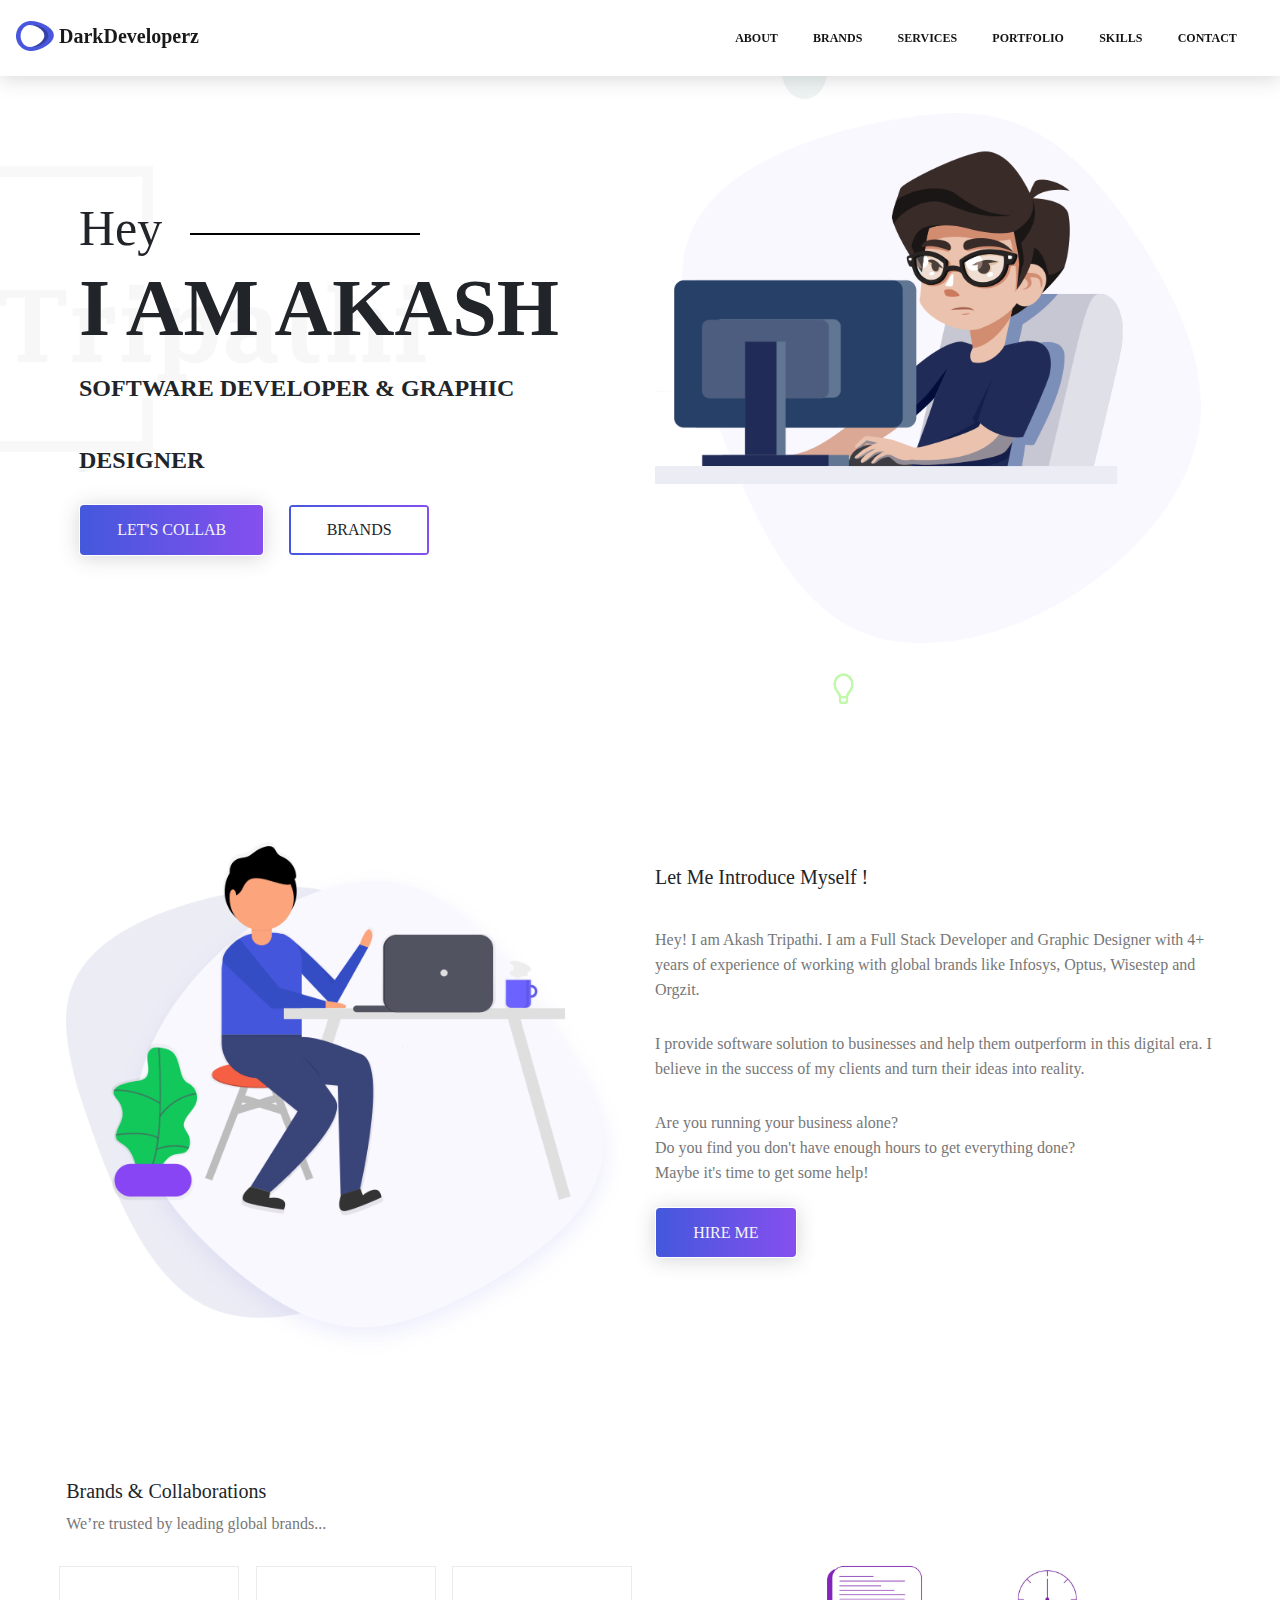
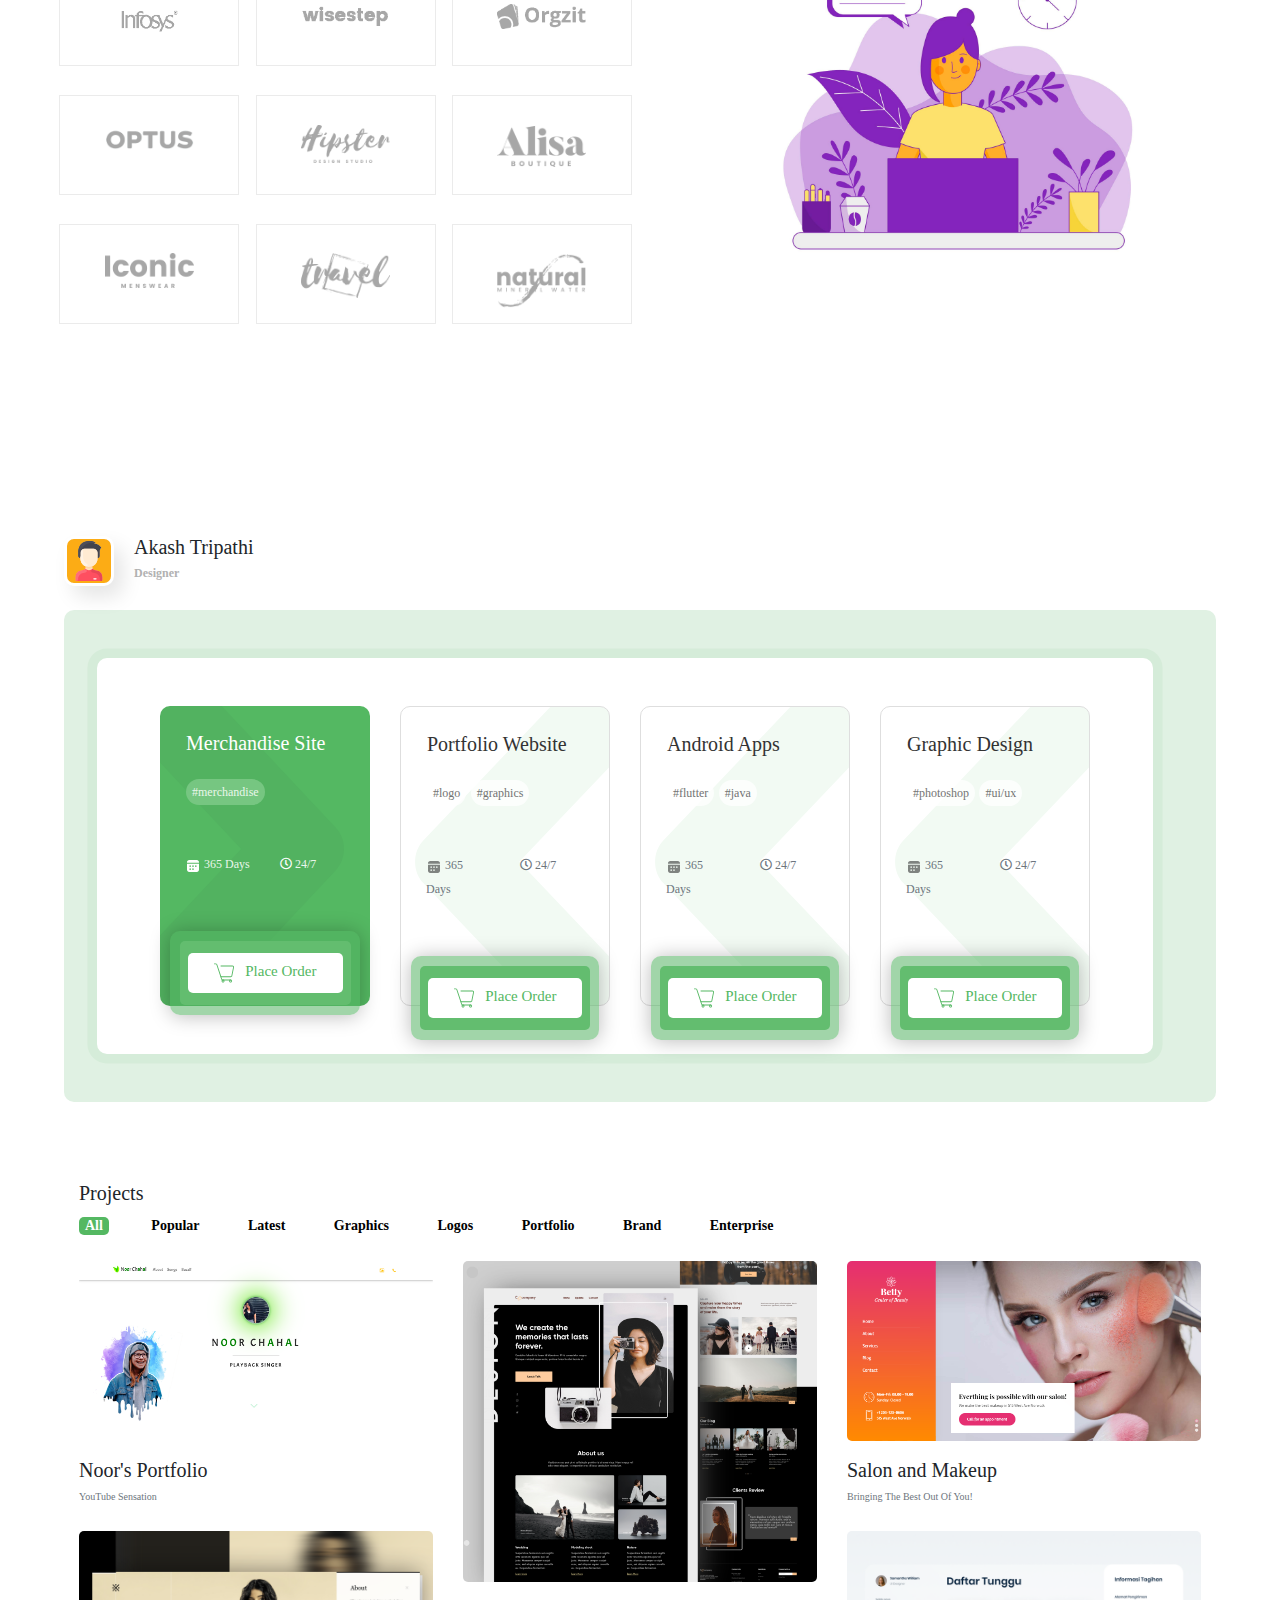
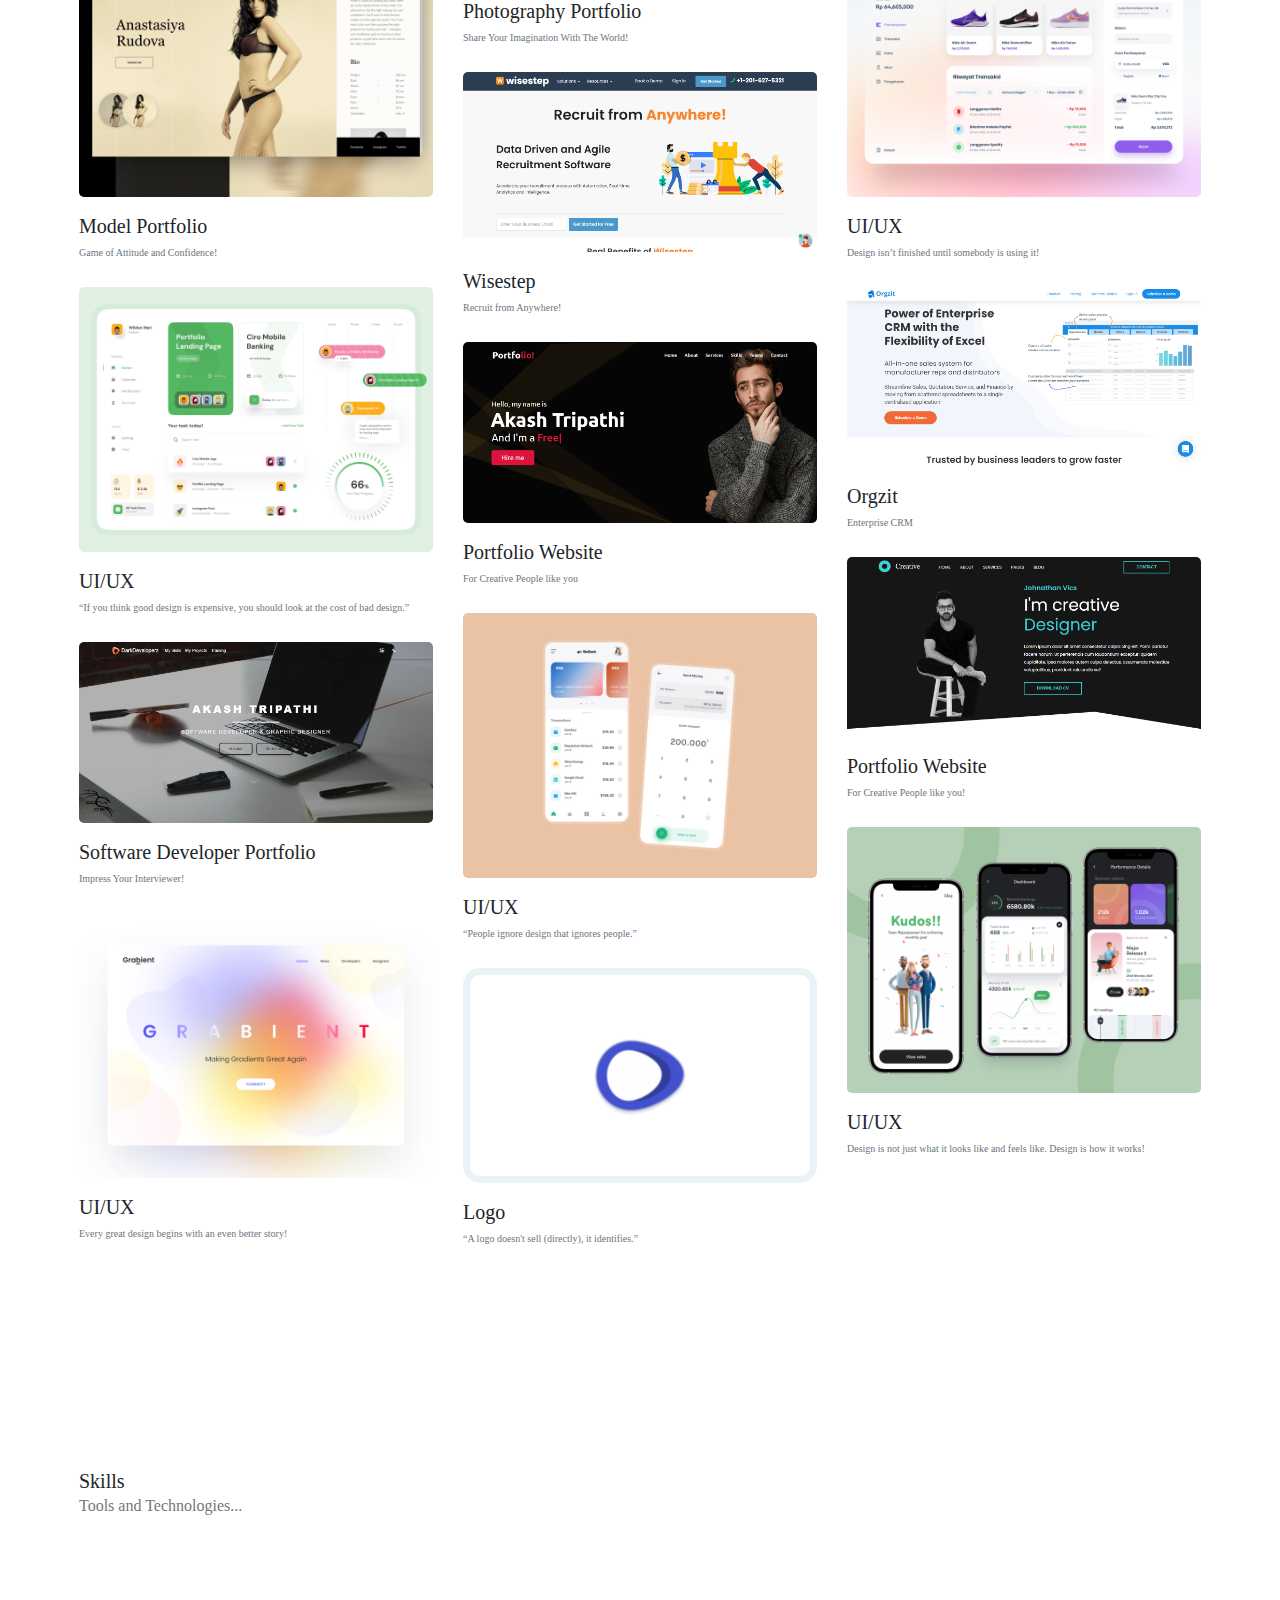
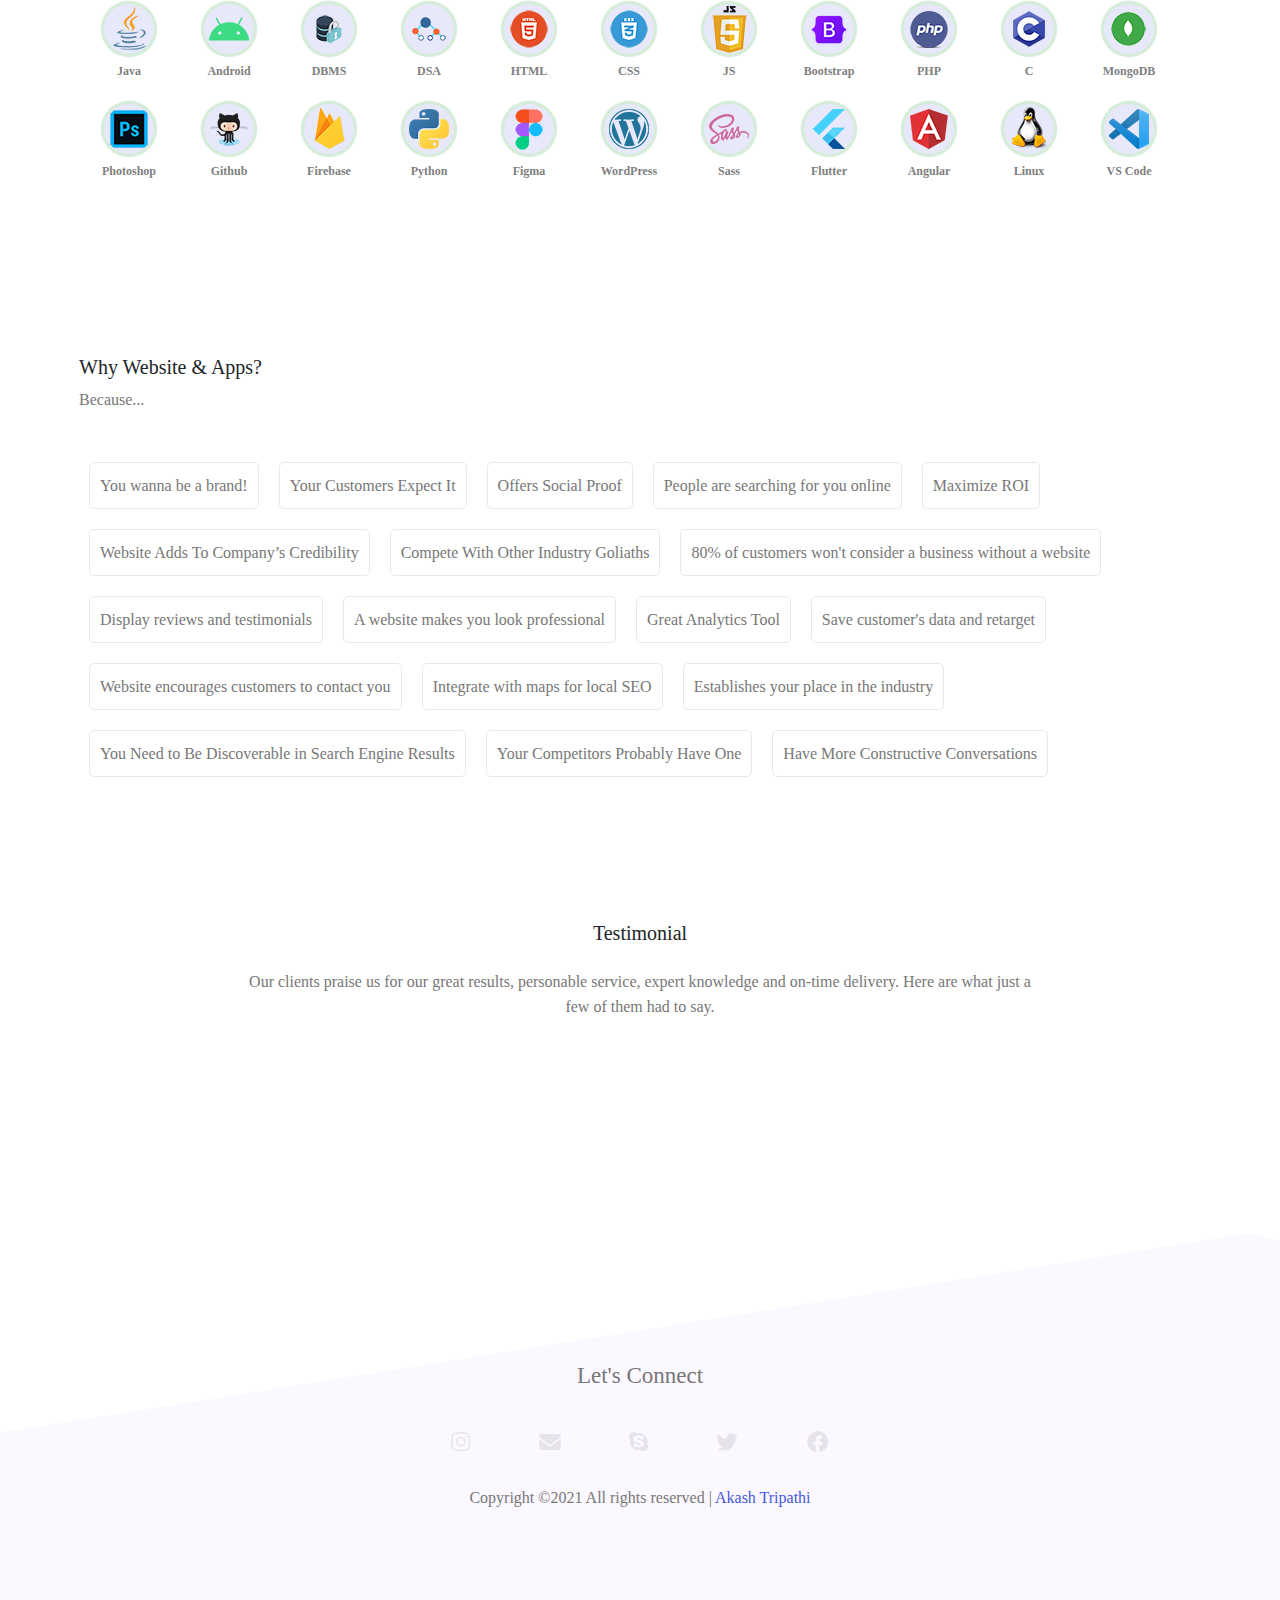
==== commit 458dd9b2: "Path fixes" ====
--- a/Portfolio2/index.html
+++ b/Portfolio2/index.html
@@ -12,7 +12,7 @@
     <meta name="author" content="Akash Tripathi">
     <meta http-equiv="X-UA-Compatible" content="ie=edge">
     <title>Akash Tripathi | Software Developer + Graphics Designer</title>
-    <link rel="icon" href="/img/logo.png">
+    <link rel="icon" href="/Portfolio2/img/logo.png">
 
     <!--  Bootstrap css file  -->
     <link rel="stylesheet" href="./css/bootstrap.min.css">
@@ -336,7 +336,7 @@
                     </div>
                     <div class="col-lg-3">
                         <div class="cards"
-                            style="background-color: #fff; border: 1px solid #dedede; background-image: url('/icons/vectorpaintgrey.svg');">
+                            style="background-color: #fff; border: 1px solid #dedede; background-image: url('/Portfolio2/icons/vectorpaintgrey.svg');">
                             <h6 class="py-3 px-3" style="color: #333333;">Portfolio Website</h6>
                             <div class="px-3">
                                 <span class="tag"
@@ -375,7 +375,7 @@
                     </div>
                     <div class="col-lg-3">
                         <div class="cards"
-                            style="background-color: #fff; border: 1px solid #dedede; background-image: url('/icons/vectorpaintgrey.svg');">
+                            style="background-color: #fff; border: 1px solid #dedede; background-image: url('/Portfolio2/icons/vectorpaintgrey.svg');">
                             <h6 class="py-3 px-3" style="color: #333333;">Android Apps</h6>
                             <div class="px-3">
                                 <span class="tag"
@@ -414,7 +414,7 @@
                     </div>
                     <div class="col-lg-3">
                         <div class="cards"
-                            style="background-color: #fff; border: 1px solid #dedede; background-image: url('/icons/vectorpaintgrey.svg');">
+                            style="background-color: #fff; border: 1px solid #dedede; background-image: url('/Portfolio2/icons/vectorpaintgrey.svg');">
                             <h6 class="py-3 px-3" style="color: #333333;">Graphic Design</h6>
                             <div class="px-3">
                                 <span class="tag"
--- a/Portfolio2/css/style.css
+++ b/Portfolio2/css/style.css
@@ -2,10 +2,120 @@
 @import url(./fonts.css);
 
 /* css variables */
-@import url(./partials/_variables.css);
+/* @import url(./partials/_variables.css); */
+html,
+body {
+  margin: 0%;
+  box-sizing: border-box;
+  width: 100%;
+  height: 100%;
+  /* position: relative !important; */
+}
+
+/* CSS Variables */
+
+:root {
+  --primary-color: #4458dc;
+  --primary-color2: #854fee;
+  --title-color: #141313;
+  --text-color: #777777;
+  --border-color: #201f1f17;
+  --gradient-color: linear-gradient(90deg, #4458dc 0%, #854fee 100%);
+  --shadow-color: 0px 10px 30px rgba(118, 85, 225, 0.3);
+  --box-shadow: 0px 2px 20px rgba(57, 56, 61, 0.205);
+
+  /* font family variables. */
+  --roboto: "Roboto", cursive;
+}
+
+/* css variables end */
 
 /* import global styling */
-@import url(./partials/_global.css);
+/* @import url(./partials/_global.css); */
+/* Global Classes */
+
+.title-text {
+  font: normal bold 50px/ 72px var(--roboto);
+}
+
+.brand-text {
+  font: normal bold 20px var(--roboto);
+}
+
+.text-uppercase {
+  text-transform: uppercase;
+}
+
+/* Buttons */
+
+.button {
+  padding: 0.8rem 2.2rem;
+  font: normal 500 16px/20px var(--roboto);
+  position: relative;
+  border: 3px solid transparent;
+  border-radius: 4px;
+}
+
+.button.primary-button {
+  background: var(--gradient-color);
+  background-clip: padding-box;
+  color: whitesmoke;
+  transition: background 0.6s ease;
+  box-shadow: var(--box-shadow);
+}
+
+.button.primary-button:hover {
+  background: whitesmoke;
+  background-clip: padding-box;
+  color: black;
+}
+
+.button.primary-button::after,
+.button.secondary-button::after {
+  position: absolute;
+  top: -2px;
+  left: -2px;
+  bottom: -2px;
+  right: -2px;
+  background: var(--gradient-color);
+  content: " ";
+  z-index: -1;
+  border-radius: 4px;
+}
+
+.button.secondary-button {
+  background: white;
+  background-clip: padding-box;
+  transition: background 0.6s ease;
+}
+
+.button.secondary-button:hover {
+  background: var(--gradient-color);
+  color: whitesmoke;
+  box-shadow: var(--box-shadow);
+}
+
+p.para {
+  color: var(--text-color);
+  font: normal 500 16px/ 25px var(--roboto);
+}
+
+.font-roboto {
+  font-family: var(--roboto);
+}
+
+button:focus,
+button:active button:hover .btn:active,
+.btn.active {
+  outline: 0px !important;
+  box-shadow: none !important;
+}
+
+.title-h1 {
+  font: normal bold 39px/ 40px var(--roboto);
+}
+
+/* global styling end */
 
 /* common styles start */
 
@@ -478,7 +588,7 @@
   background-color: #54b862;
   border-radius: 10px;
   padding: 10px;
-  background-image: url("/icons/vectorpaint.svg");
+  background-image: url("/Portfolio2/icons/vectorpaint.svg");
   height: 300px;
   background-position: right;
   background-repeat: no-repeat;
@@ -512,7 +622,7 @@
 
 /*avatar container start */
 .avatar-container {
-  background-image: url("/icons/man.svg");
+  background-image: url("/Portfolio2/icons/man.svg");
   background-repeat: no-repeat;
   background-position: center;
   height: 50px;
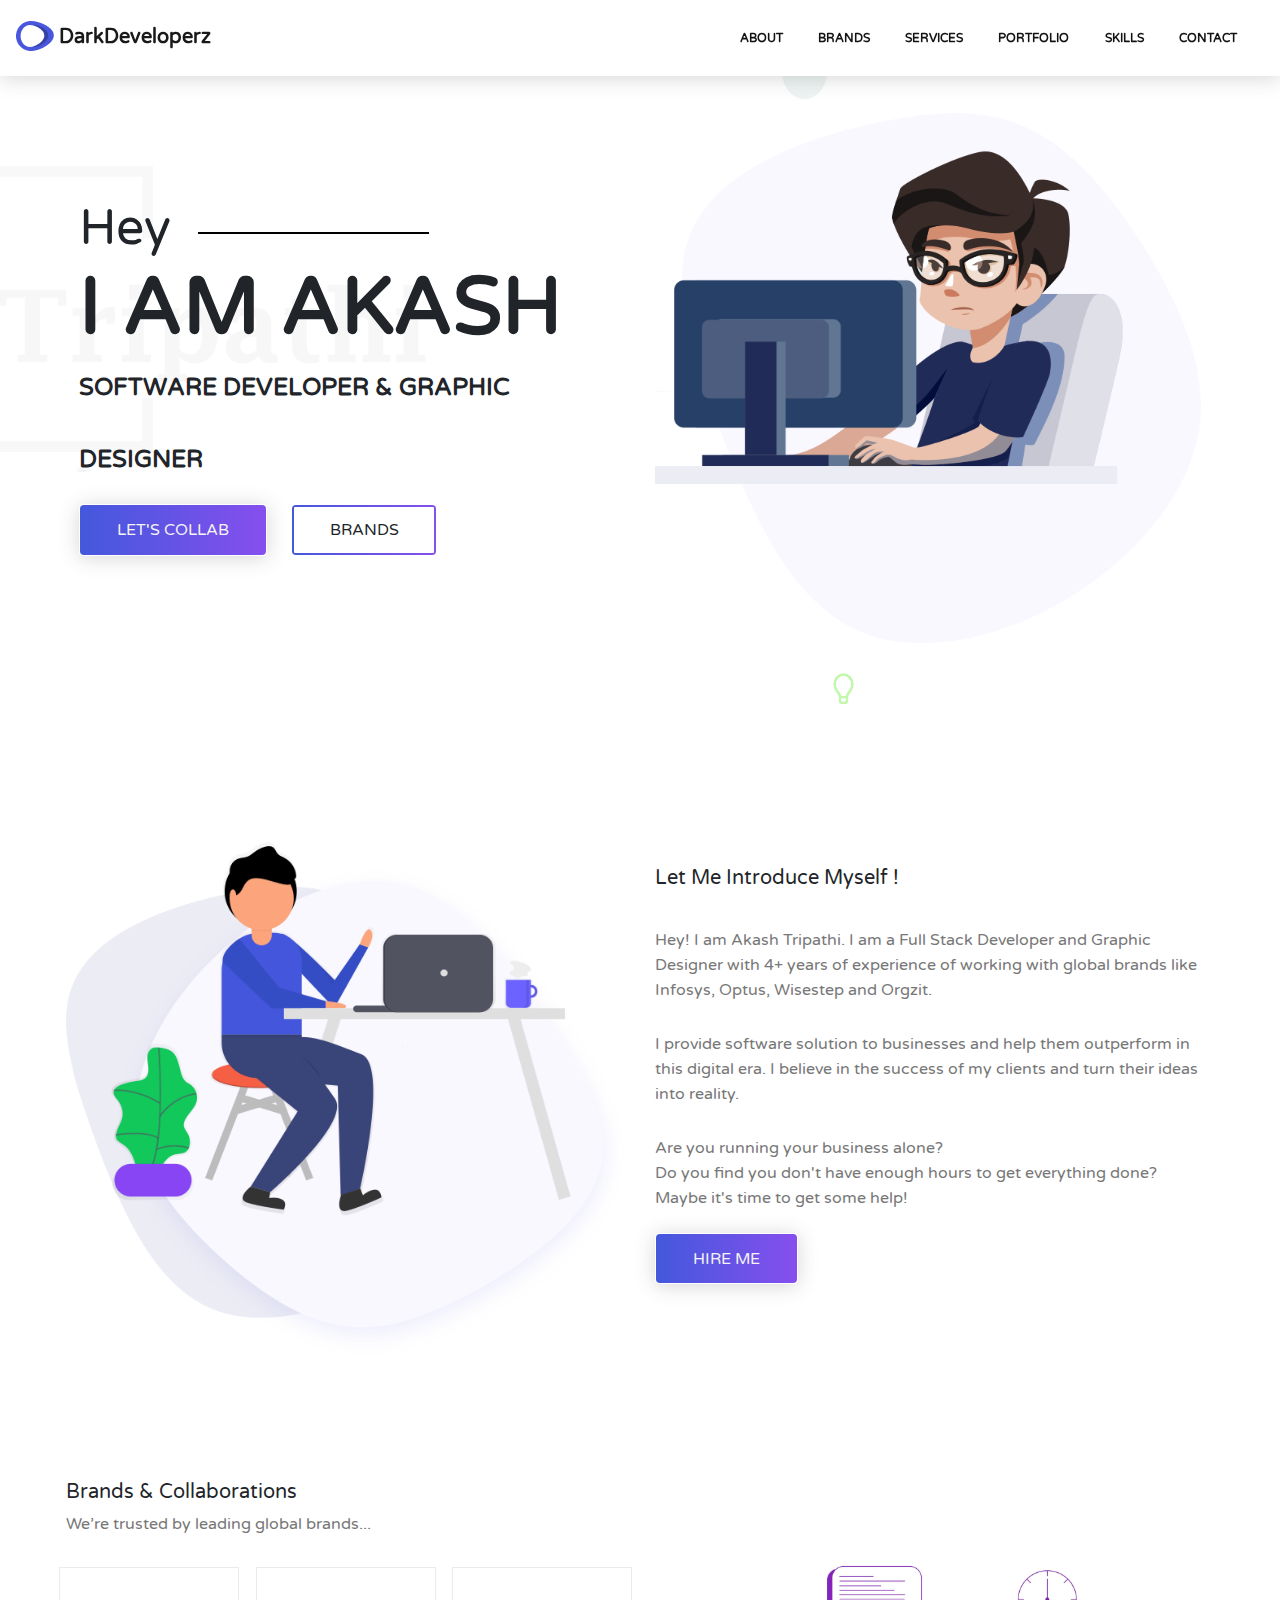
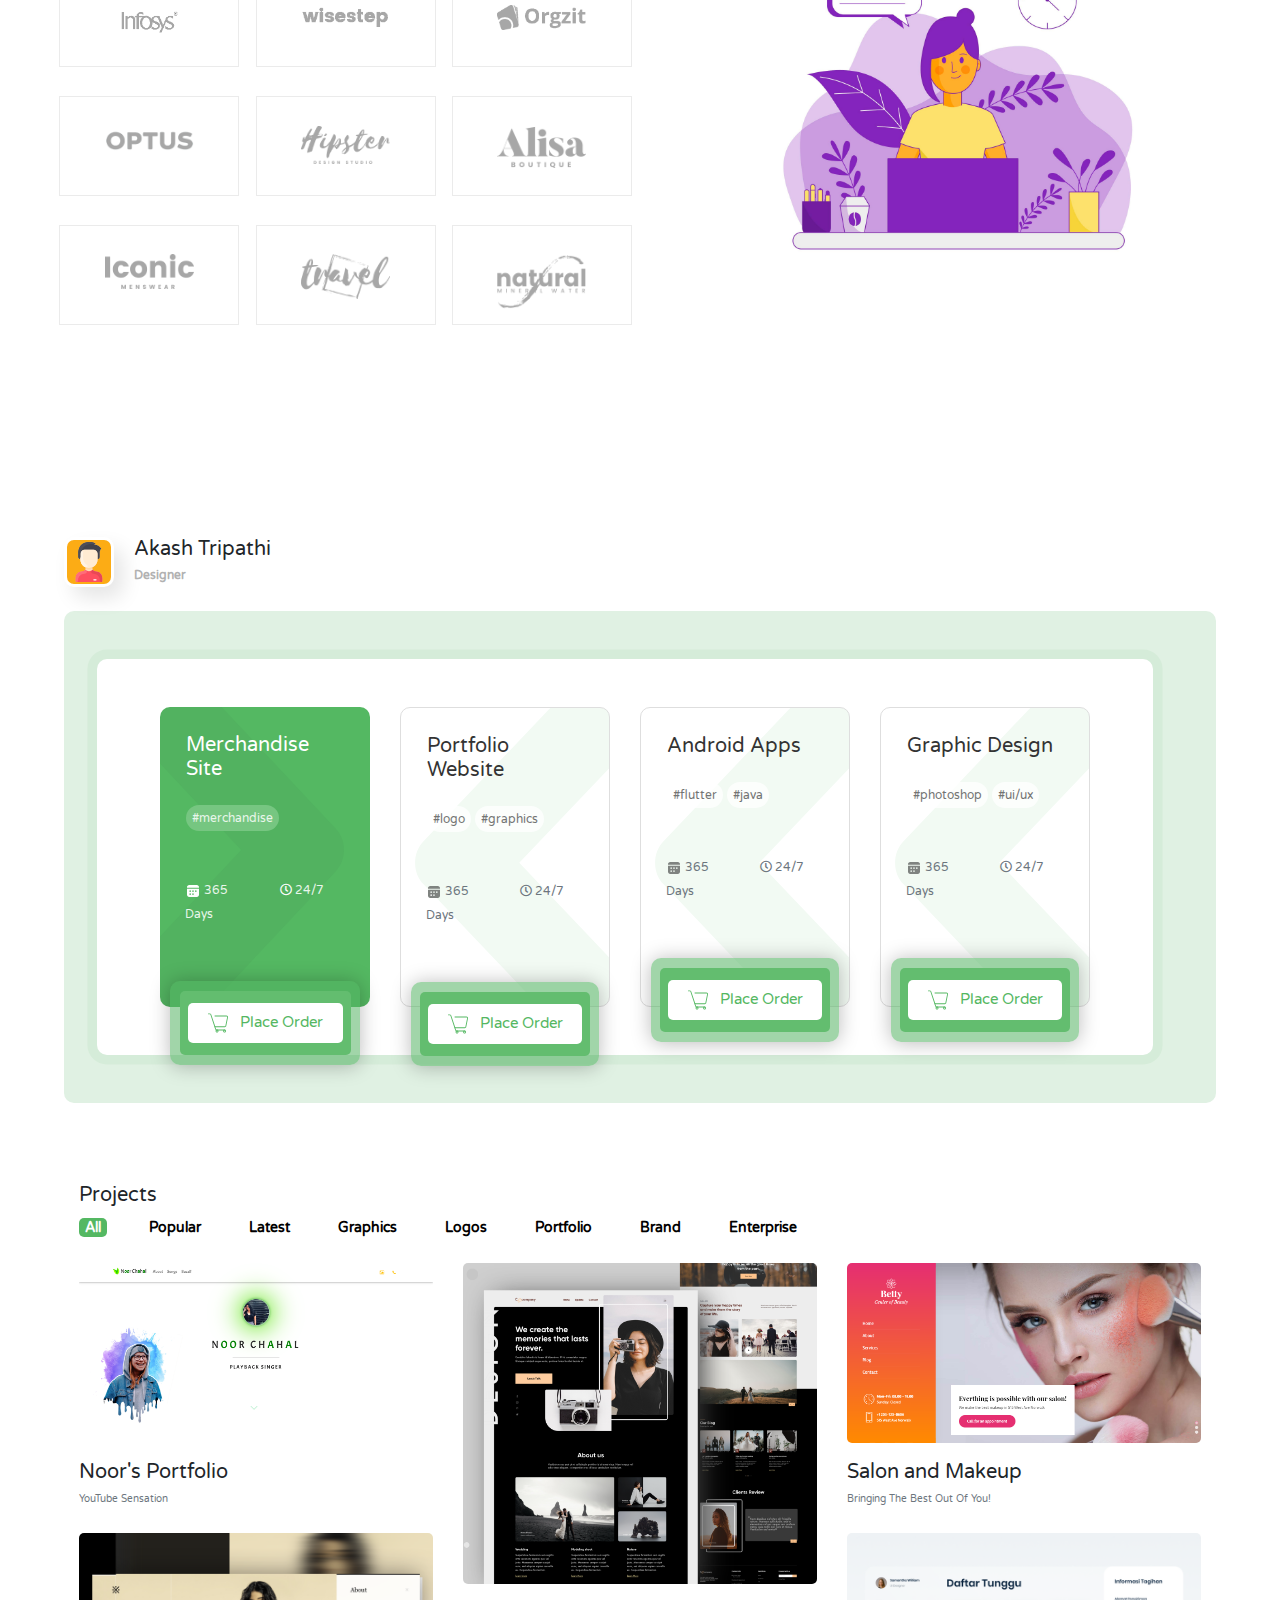
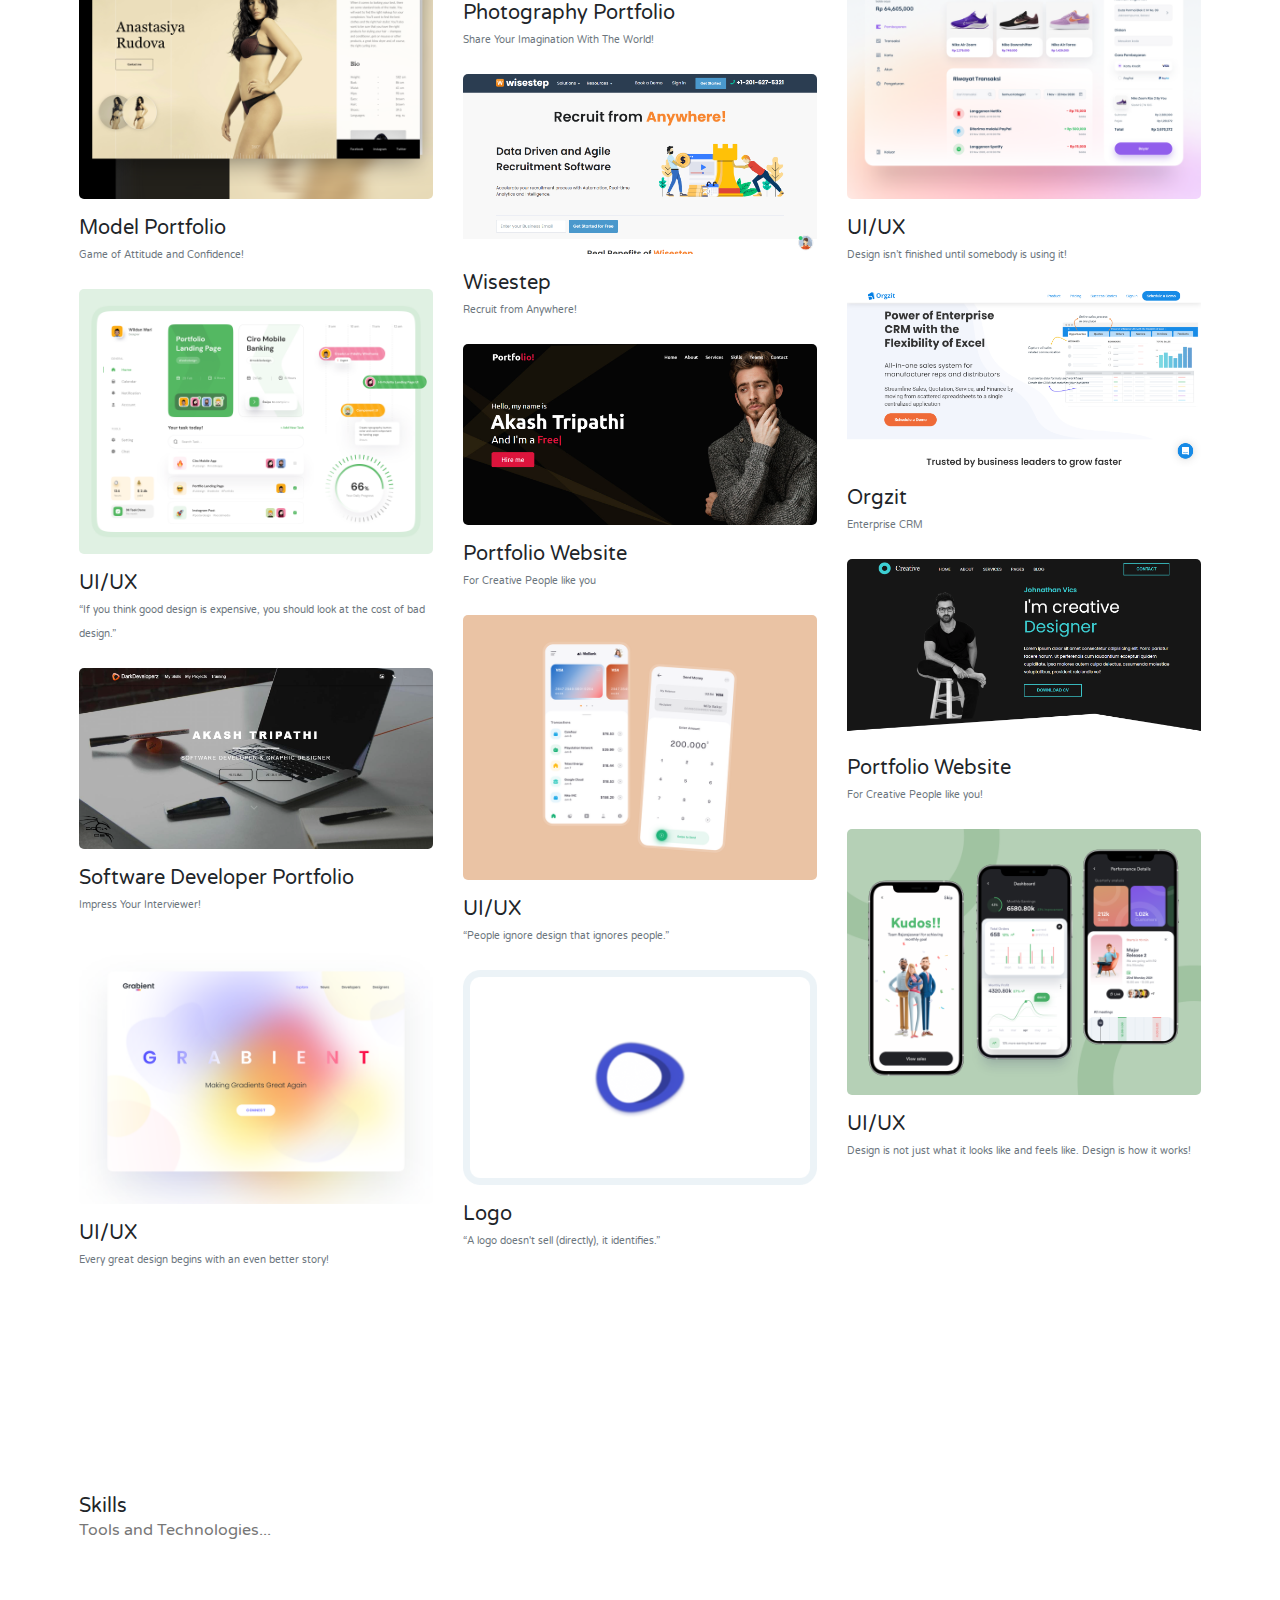
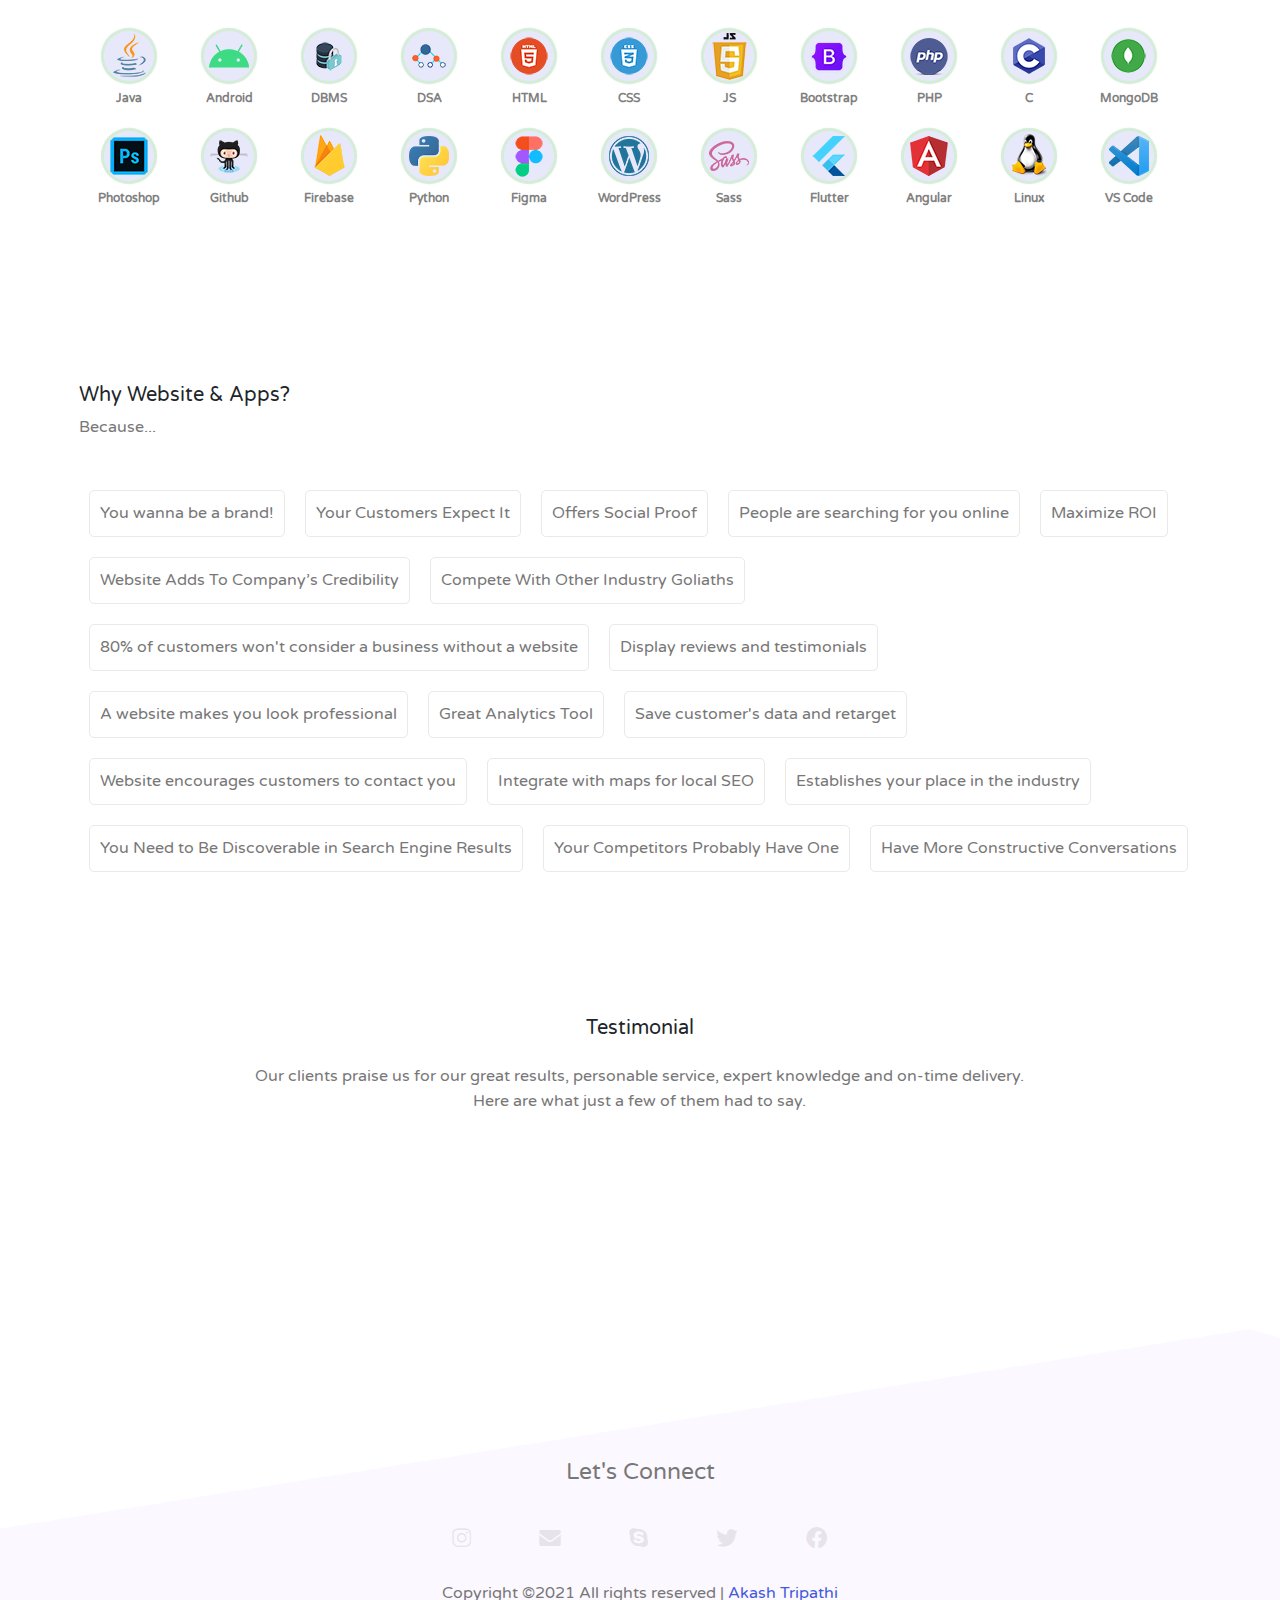
==== commit e92f8223: "fixed fonts" ====
--- a/Portfolio2/index.html
+++ b/Portfolio2/index.html
@@ -13,6 +13,11 @@
     <meta http-equiv="X-UA-Compatible" content="ie=edge">
     <title>Akash Tripathi | Software Developer + Graphics Designer</title>
     <link rel="icon" href="/Portfolio2/img/logo.png">
+
+    <link rel="preconnect" href="https://fonts.gstatic.com">
+    <link href="https://fonts.googleapis.com/css2?family=Varela+Round&display=swap" rel="stylesheet">
+    <!-- <link rel="preconnect" href="https://fonts.gstatic.com">
+    <link href="https://fonts.googleapis.com/css2?family=Patrick+Hand&display=swap" rel="stylesheet"> -->
 
     <!--  Bootstrap css file  -->
     <link rel="stylesheet" href="./css/bootstrap.min.css">
--- a/Portfolio2/css/style.css
+++ b/Portfolio2/css/style.css
@@ -1,10 +1,17 @@
 /* import fonts from fonts.css file */
-@import url(./fonts.css);
+/* @import url(./fonts.css); */
+/* @font-face {
+  font-family: "Roboto";
+  src: "../fonts/Roboto/Roboto-Regular.ttf";
+} */
+/* font css end*/
 
 /* css variables */
 /* @import url(./partials/_variables.css); */
 html,
 body {
+  font-family: "Varela Round", sans-serif;
+  /* font-family: "Patrick Hand", cursive; */
   margin: 0%;
   box-sizing: border-box;
   width: 100%;
@@ -25,7 +32,10 @@
   --box-shadow: 0px 2px 20px rgba(57, 56, 61, 0.205);
 
   /* font family variables. */
-  --roboto: "Roboto", cursive;
+  /* --roboto: "Roboto", cursive; */
+  /* --roboto: "Patrick Hand", cursive; */
+  --roboto: "Varela Round", sans-serif;
+  /* --roboto: cursive; */
 }
 
 /* css variables end */
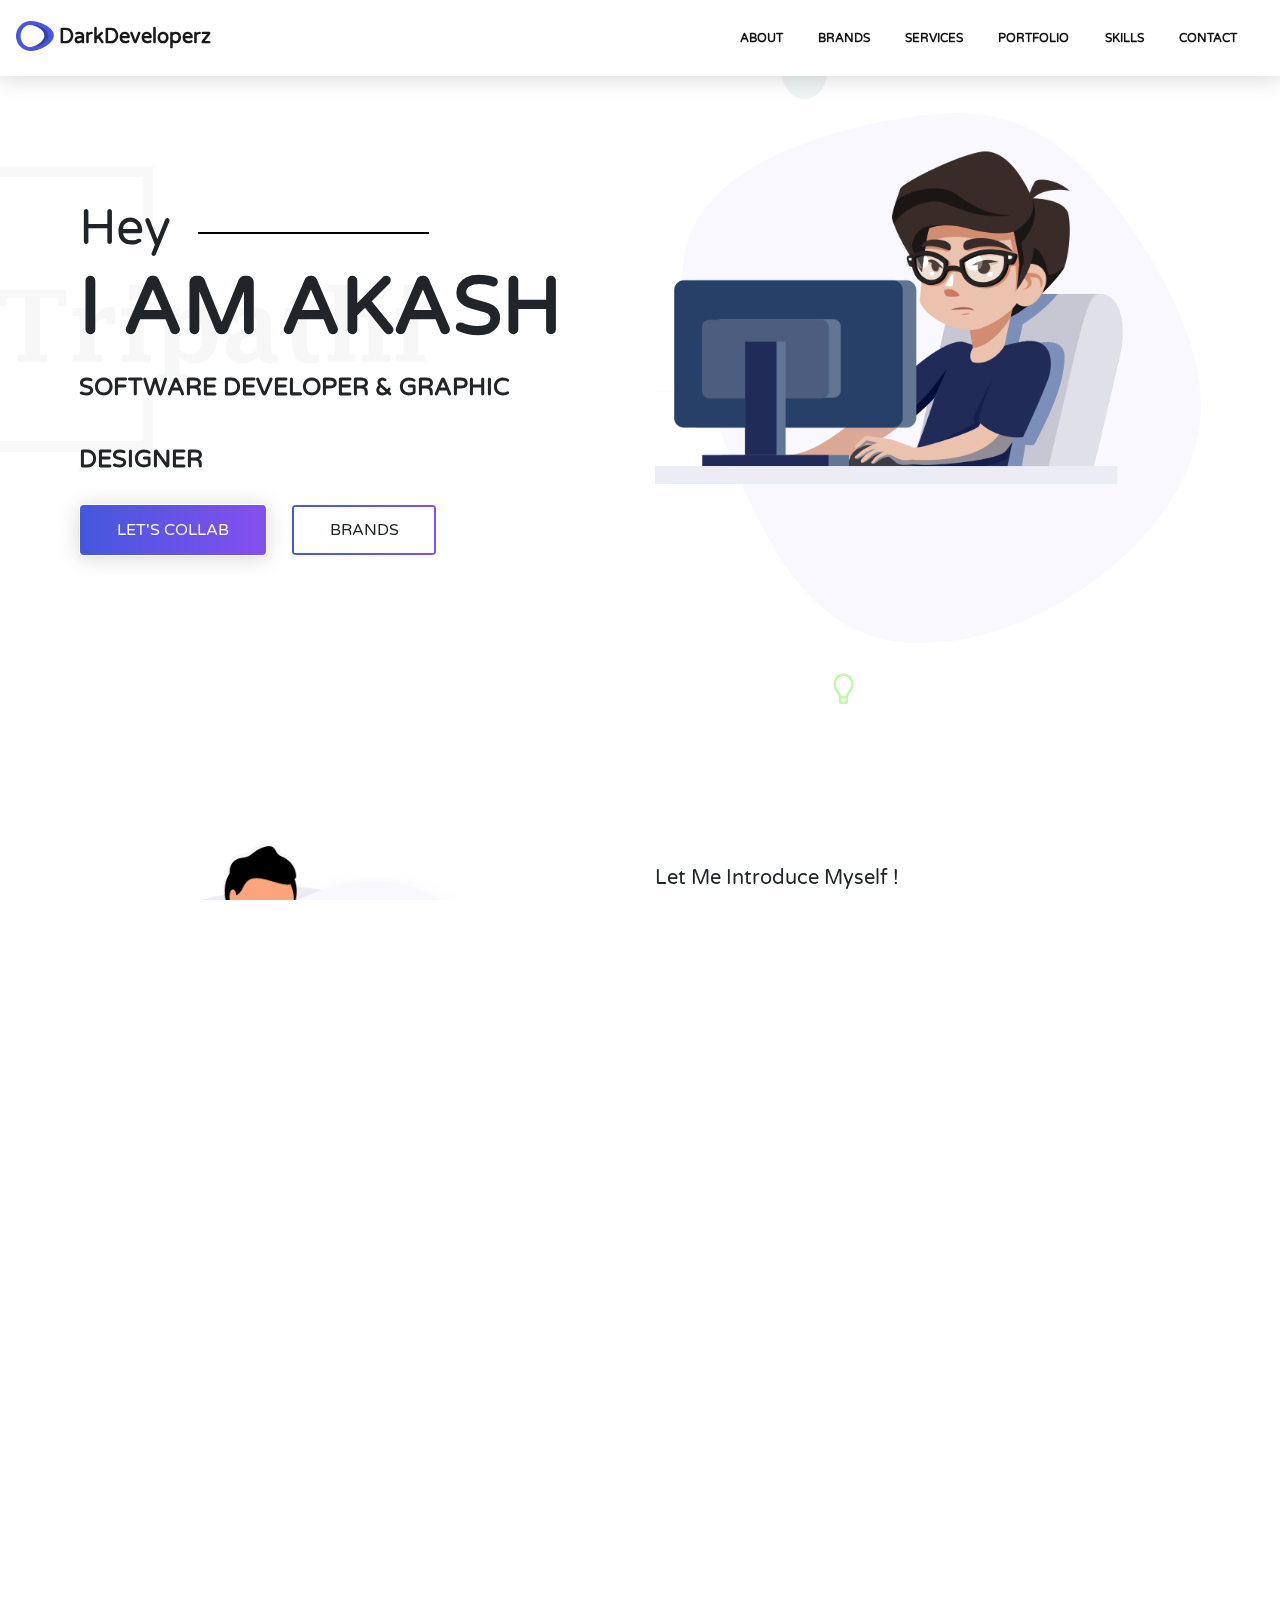
==== commit 820e2b78: "Updated links" ====
--- a/Portfolio2/index.html
+++ b/Portfolio2/index.html
@@ -1214,14 +1214,24 @@
                 <br /><br />
                 <div class="social text-center">
                     <h5 style="color: var(--text-color);">Let's Connect</h5>
-                    <a href="https://www.instagram.com/printf_ak/" target="_blank"><i class="fab fa-instagram"></i></a>
-                    <a href="mailto:kumarakash1997.t@gmail.com"><i class="fa fa-envelope" data-toggle="tooltip"
-                            data-placement="left" title="click me | kumarakash1997.t@gmail.com"></i></a>
-                    <a href="https://join.skype.com/invite/dp04B1ThjOkg" target="_blank"><i
+                    <a href="https://www.instagram.com/darkdeveloperz/" target="_blank"><i class="fab fa-instagram"></i>
+                    </a>
+                    <a href="mailto:dev.akasht@gmail.com" target="_blank"><i class="fa fa-envelope"
+                            data-toggle="tooltip" data-placement="left"
+                            title="click me | kumarakash1997.t@gmail.com"></i>
+                    </a>
+                    <a href="https://join.skype.com/invite/w4Fi5HbRqR84" target="_blank"><i
                             class="fab fa-skype"></i></a>
                     <!-- <a href="" onclick="return false;"><i class="fab fa-youtube"></i></a> -->
-                    <a href="" onclick="return false;"><i class="fab fa-twitter"></i></a>
-                    <a href="" onclick="return false;"><i class="fab fa-facebook"></i></a>
+                    <!-- <a href="" onclick="return false;"><i class="fab fa-linkedin"></i></a> -->
+                    <!-- <a href="" onclick="return false;"><i class="fab fa-dribbble"></i></a> -->
+                    <!-- <a href="" onclick="return false;"><i class="fab fa-figma"></i></a> -->
+                    <a href="https://twitter.com/darkdeveloperz" target="_blank">
+                        <i class="fab fa-twitter"></i>
+                    </a>
+                    <a href="https://www.facebook.com/dev.akasht" target="_blank">
+                        <i class="fab fa-facebook"></i>
+                    </a>
                 </div>
                 <div class="copyrights text-center">
                     <p class="para">
--- a/Portfolio2/css/style.css
+++ b/Portfolio2/css/style.css
@@ -16,6 +16,7 @@
   box-sizing: border-box;
   width: 100%;
   height: 100%;
+  overflow-x: hidden;
   /* position: relative !important; */
 }
 
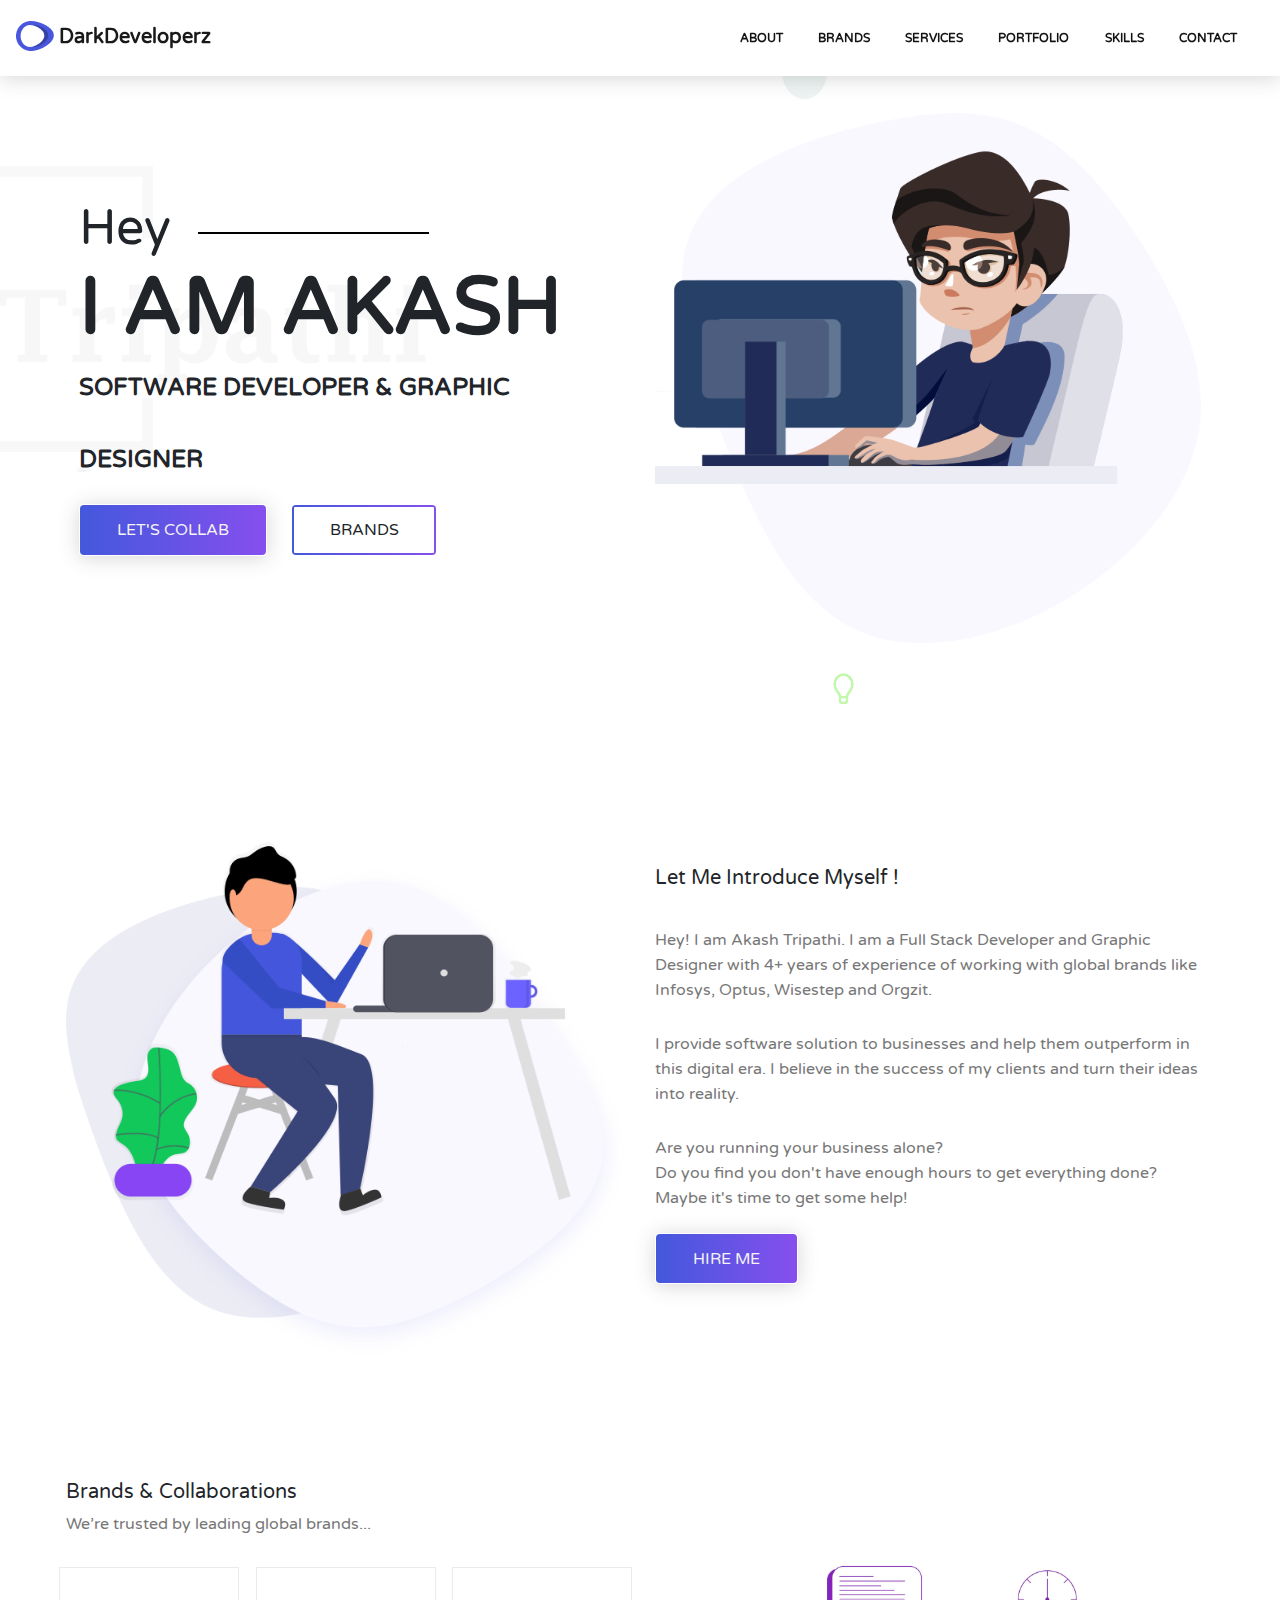
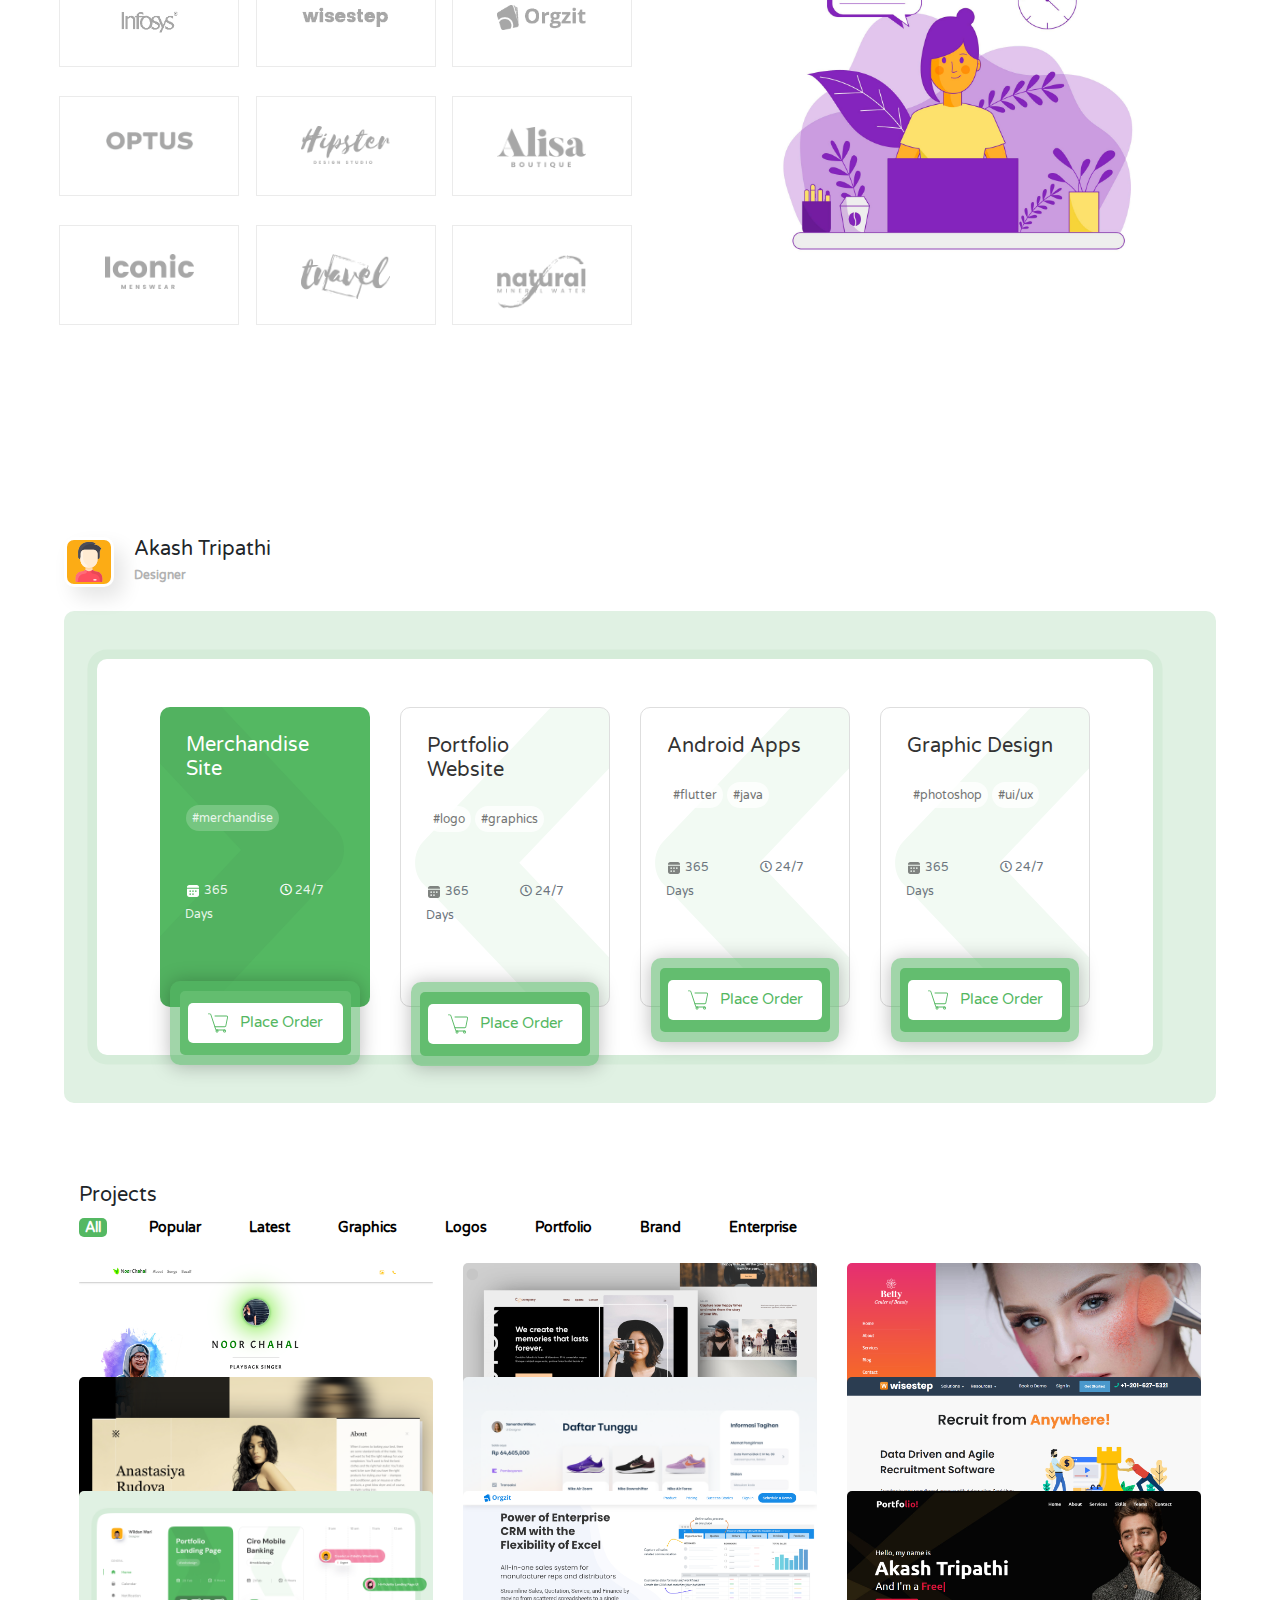
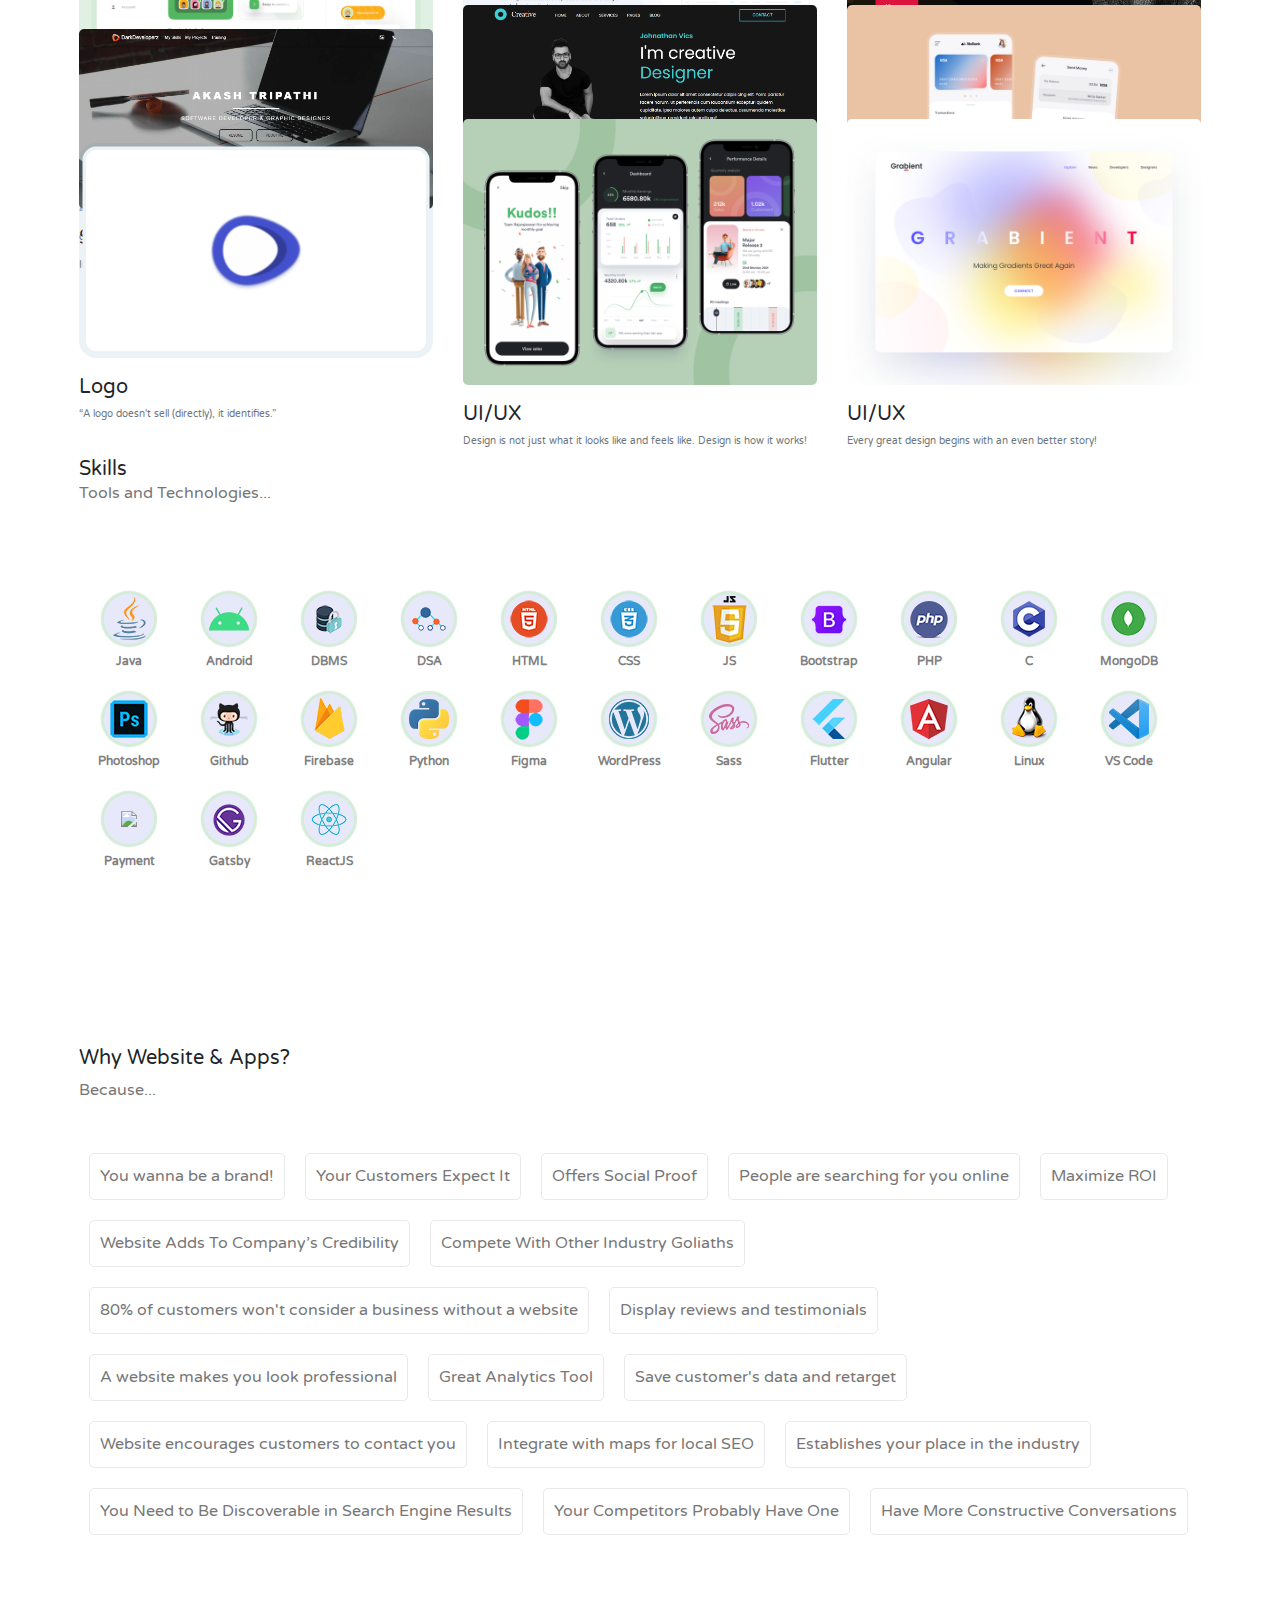
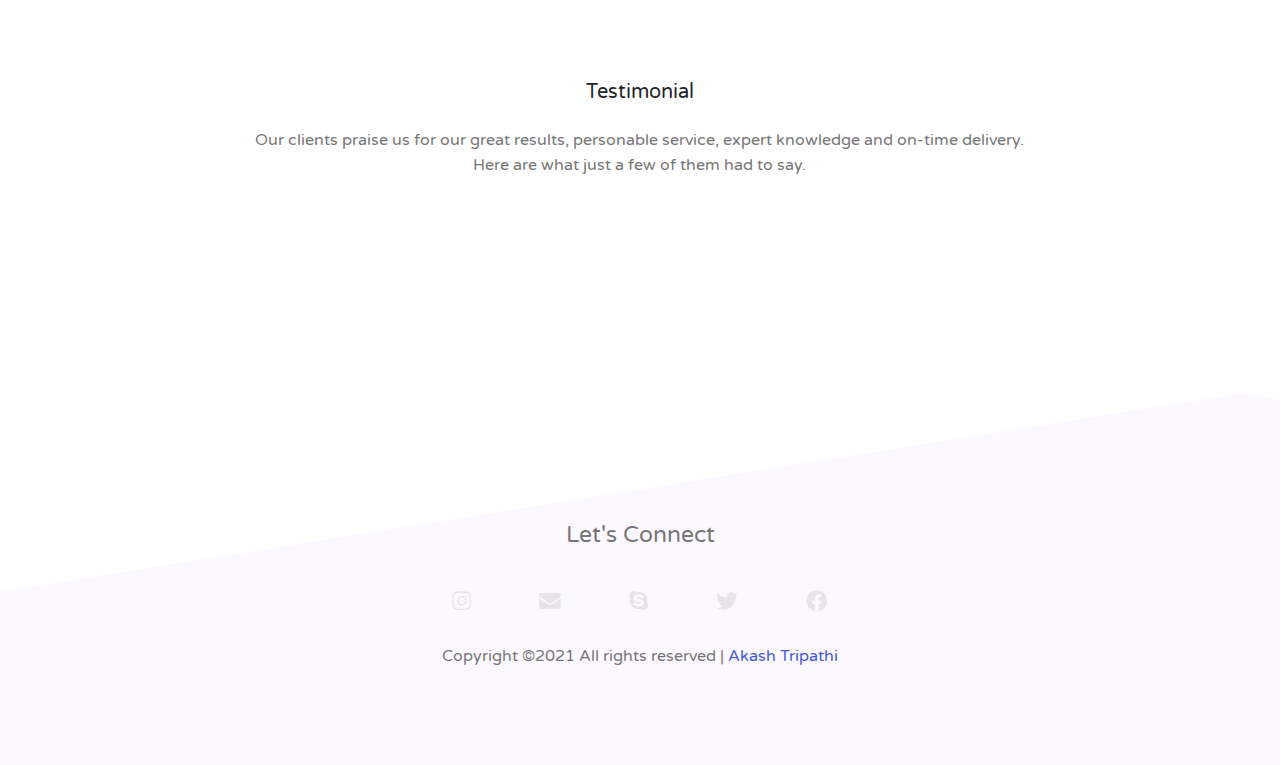
==== commit 8fe4b00b: "Skills Section Update" ====
--- a/Portfolio2/index.html
+++ b/Portfolio2/index.html
@@ -1011,6 +1011,63 @@
                         <span>VS Code</span>
                     </div>
                 </a>
+                <a class="tile" title="Payment Gateway Integration">
+                    <div class="tile-icon">
+                        <img draggable="false" src="./img/skills/pg.png">
+                    </div>
+                    <div class="tile-title title-ltr">
+                        <span>Payment</span>
+                    </div>
+                </a>
+                <a class="tile" title="Gatsby">
+                    <div class="tile-icon">
+                        <img draggable="false" src="./img/skills/gb.png">
+                    </div>
+                    <div class="tile-title title-ltr">
+                        <span>Gatsby</span>
+                    </div>
+                </a>
+                <a class="tile" title="ReactJS">
+                    <div class="tile-icon">
+                        <img draggable="false" src="./img/skills/rj.png">
+                    </div>
+                    <div class="tile-title title-ltr">
+                        <span>ReactJS</span>
+                    </div>
+                </a>
+                <!-- TODO: add ecommerce website in project section! -->
+                <!-- <a class="tile" title="Emmet">
+                    <div class="tile-icon">
+                        <img draggable="false" src="./img/skills/emmet.png">
+                    </div>
+                    <div class="tile-title title-ltr">
+                        <span>Emmet</span>
+                    </div>
+                </a> -->
+                <!-- <a class="tile" title="Amazon Web Services">
+                    <div class="tile-icon">
+                        <img draggable="false" src="./img/skills/aws.png">
+                    </div>
+                    <div class="tile-title title-ltr">
+                        <span>AWS</span>
+                    </div>
+                </a> -->
+                <!-- <a class="tile" title="Graph QL">
+                    <div class="tile-icon">
+                        <img draggable="false" src="./img/skills/gql.png">
+                    </div>
+                    <div class="tile-title title-ltr">
+                        <span>Graph QL</span>
+                    </div>
+                </a> -->
+                <!-- <a class="tile" title="Contentful">
+                    <div class="tile-icon">
+                        <img draggable="false" src="./img/skills/Contentful.png">
+                    </div>
+                    <div class="tile-title title-ltr">
+                        <span>Contentful</span>
+                    </div>
+                </a> -->
             </div>
         </section>
         <br /><br /><br />
--- a/Portfolio2/css/style.css
+++ b/Portfolio2/css/style.css
@@ -16,7 +16,6 @@
   box-sizing: border-box;
   width: 100%;
   height: 100%;
-  overflow-x: hidden;
   /* position: relative !important; */
 }
 
